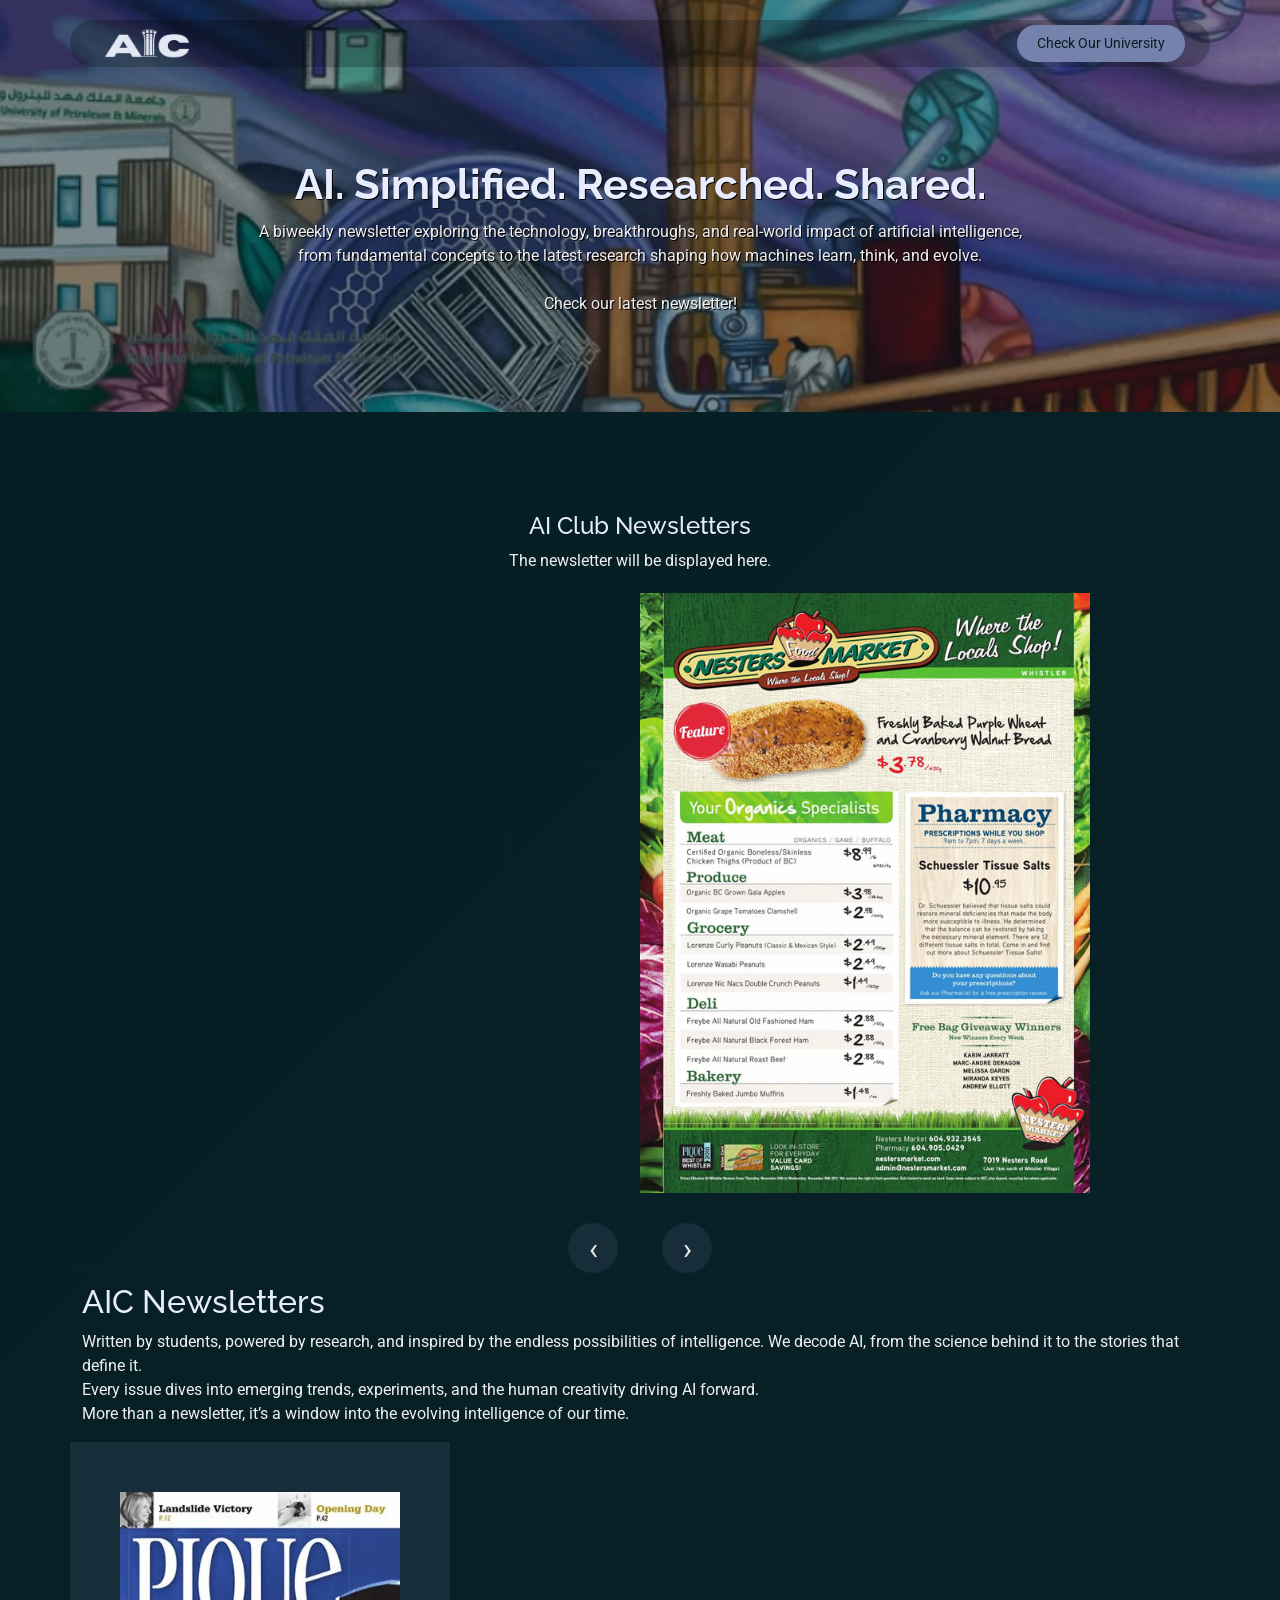
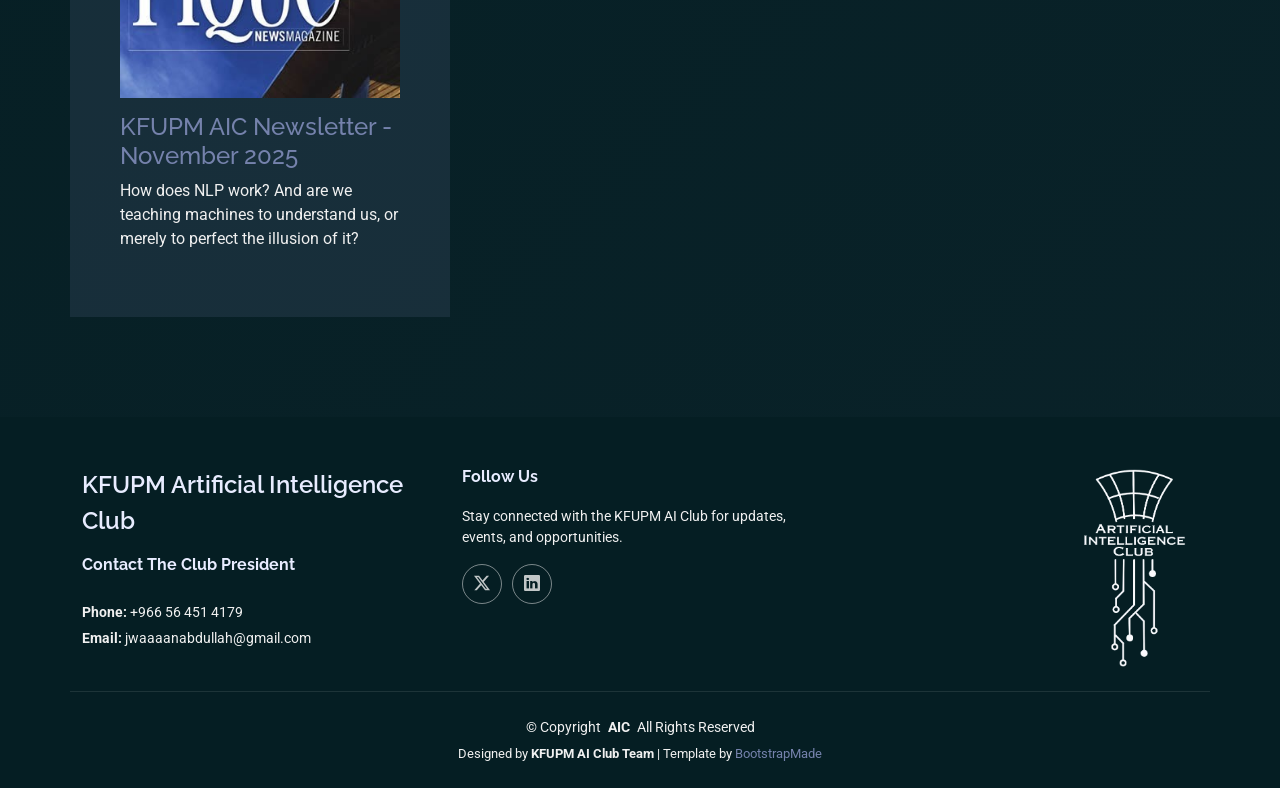
==== Newsletter.html @ e62eecf9 "Update Newsletter.html" ====
<!DOCTYPE html>
<html lang="en">

<head>
  <meta charset="utf-8">
  <meta content="width=device-width, initial-scale=1.0" name="viewport">
  <title>AIC</title>
  <meta name="description" content="">
  <meta name="keywords" content="">


  <link href="https://fonts.googleapis.com" rel="preconnect">
  <link href="https://fonts.gstatic.com" rel="preconnect" crossorigin>
  <link href="https://fonts.googleapis.com/css2?family=Roboto:ital,wght@0,100;0,300;0,400;0,500;0,700;0,900;1,100;1,300;1,400;1,500;1,700;1,900&family=Poppins:ital,wght@0,100;0,200;0,300;0,400;0,500;0,600;0,700;0,800;0,900;1,100;1,200;1,300;1,400;1,500;1,600;1,700;1,800;1,900&family=Raleway:ital,wght@0,100;0,200;0,300;0,400;0,500;0,600;0,700;0,800;0,900;1,100;1,200;1,300;1,400;1,500;1,600;1,700;1,800;1,900&display=swap" rel="stylesheet">

  <!-- Vendor CSS Files -->
  <link href="assets/vendor/bootstrap/css/bootstrap.min.css" rel="stylesheet">
  <link href="assets/vendor/bootstrap-icons/bootstrap-icons.css" rel="stylesheet">
  <!--<link href="assets/vendor/aos/aos.css" rel="stylesheet">-->
  <link href="assets/vendor/swiper/swiper-bundle.min.css" rel="stylesheet">
  <link href="assets/vendor/glightbox/css/glightbox.min.css" rel="stylesheet">

  <!-- Main CSS File -->
  <link href="assets/css/main.css" rel="stylesheet">

  <!-- =======================================================
  * Template Name: Tour
  * Template URL: https://bootstrapmade.com/tour-bootstrap-travel-website-template/
  * Updated: Jul 01 2025 with Bootstrap v5.3.7
  * Author: BootstrapMade.com
  * License: https://bootstrapmade.com/license/
  ======================================================== -->
</head>

<body class="index-page">

  <header id="header" class="header d-flex align-items-center fixed-top">
    <div class="header-container container-fluid container-xl position-relative d-flex align-items-center justify-content-between">

      <a href="index.html" class="logo d-flex align-items-center me-auto me-xl-0">
        <!-- Uncomment the line below if you also wish to use an image logo -->
        <!-- <img src="assets/img/logo.webp" alt=""> -->
        <img src="assets/img/aic.png" alt="icon" class="img-fluid" style="height: 40px; margin-right: 10px;">
      </a>

      <a class="btn-getstarted" href="https://www.kfupm.edu.sa/">Check Our University</a>

    </div>
  </header>

  <main class="main">
    <!-- Page Title -->
    <div class="page-title dark-background" data-aos="fade" style="background-image: url(assets/img/kfupm21.png);">
      <div class="container position-relative">
        <h1 style="text-shadow: 1px 1px black !important;" >AI. Simplified. Researched. Shared.</h1>
        <p style="text-shadow: 1px 1px black!important;">A biweekly newsletter exploring the technology, breakthroughs, and real-world impact of artificial intelligence, <br>
          from fundamental concepts to the latest research shaping how machines learn, think, and evolve.<br><br> Check our latest newsletter!</p>
      </div>
    </div><!-- End Page Title -->

    <!-- Error 404 Section -->
    <section id="error-404" class="error-404 section">
      <style type="text/css">
        body{
          background:#ccc;
        }
      #magazine {
          width: 900px;
          height: 600px;
          margin: 20px auto;
          display:  block !important;
        }
      
        #magazine > div,
        #magazine .turn-page {
          width: 450px;               /* half width for double mode */
          height: 600px;
          background-repeat: no-repeat;
          background-position: center;
          background-size: cover;     /* fills page, no “three columns” effect */
        }


        
        @media (max-width: 900px) {
          #magazine{
            width: 400px;
            height: 250px;
          }
          
        }

        .buttons button{
          background-color: #7582ac25;
          border: none;
          font-size: 30px;
          margin: 10px 20px;
          height: 50px;
          width: 50px;
          border-radius: 50%;
          cursor: pointer;
          color: #ebebeb;
          transition: background-color 0.3s, color 0.3s;
        }
              

      </style>
      

      <div class="magazine_wrapper" style="text-align: center;">
        <h4>
          AI Club Newsletters
        </h4>
        <p>The newsletter will be displayed here.</p>
        <div id="magazine">
          <div style="background-image:url('assets/img/01.jpg');"></div>
          <div style="background-image:url('assets/img/02.jpg');"></div>
          <div style="background-image:url('assets/img/03.jpg');"></div>
          <div style="background-image:url('assets/img/04.jpg');"></div>
          <div style="background-image:url('assets/img/05.jpg');"></div>
          <div style="background-image:url('assets/img/06.jpg');"></div>
        </div>
        <div class="buttons" style="margin-top: 10px;">
          <button onclick="$('#magazine').turn('previous');" class="previous_round">&#8249;</button>
          <button onclick="$('#magazine').turn('next');" class="previous_round">&#8250;</button>
        </div>
      </div>
        <div class="container" >

          <div class="section-header">
            <h2>AIC Newsletters</h2>
            <p>Written by students, powered by research, and inspired by the endless possibilities of intelligence. We decode AI, from the science behind it to the stories that define it.<br>Every issue dives into emerging trends, experiments, and the human creativity driving AI forward.<br>More than a newsletter, it’s a window into the evolving intelligence of our time.</p>
          </div>
          <div class="row gy-4 newsletters-container" data-aos="fade-up" data-aos-delay="100">

            <div class="col-lg-4 col-md-6 newsletter-item d-flex align-items-stretch" style="background-color: #7582ac25; padding: 50px; ">
              <div class="newsletter-content">
                <img src="assets/img/newsletters/01.jpg" class="img-fluid" alt="Newsletter Cover" style="margin-bottom: 15px;">
                <h4 class="newsletter-title"><a href="" target="_blank">KFUPM AIC Newsletter - November 2025</a></h4>
                <p class="newsletter-description">How does NLP work? And are we teaching machines to understand us, or merely to perfect the illusion of it?</p>
              </div>
            </div>
            <!--
            <div class="col-lg-4 col-md-6 newsletter-item d-flex align-items-stretch">
              <div class="newsletter-content">
                <img src="assets/img/newsletters/01.jpg" class="img-fluid" alt="Newsletter Cover" style="margin-bottom: 15px;">

                <h4 class="newsletter-title"><a href="assets/img/newsletters/Newsletter1.pdf" target="_blank">KFUPM AI Club Newsletter - January 2024</a></h4>
                <p class="newsletter-description">How does NLP work? And are we teaching machines to understand us, or merely to perfect the illusion of it?</p>

              </div>
            </div> -->
          </div>
        </div>
      
    </section>
  </main>



  <footer id="footer" class="footer position-relative dark-background">


    <div class="container footer-top">
      <div class="row gy-4">
        <div class="col-lg-4 col-md-6 footer-about">
          <a href="index.html" class="d-flex align-items-center">
            <span class="sitename">KFUPM Artificial Intelligence Club</span>
          </a>
          <div class="footer-contact pt-3">
            <h4>Contact The Club President</h4>
            <p class="mt-3"><strong>Phone:</strong> <span>+966 56 451 4179</span></p>
            <p><strong>Email:</strong> <span>jwaaaanabdullah@gmail.com</span></p>
          </div>
        </div>

        <div class="col-lg-4 col-md-12">
          <h4>Follow Us</h4>
          <p>Stay connected with the KFUPM AI Club for updates, events, and opportunities.</p>
          <div class="social-links d-flex">
            <a href="https://x.com/KFUPMAIC"><i class="bi bi-twitter-x"></i></a>
            <a href="https://www.linkedin.com/company/kfupm-artificial-intelligence-club-aic/"><i class="bi bi-linkedin"></i></a>
          </div>
        </div>
        <div class="col-lg-4 col-md-12" id="aic-logo">
          <img src="assets/img/icon.png" class="img-fluid" alt="icon" style="height: 200px; float: right; ">
        </div>

      </div>
    </div>

    <div class="container copyright text-center mt-4">
      <p>© <span>Copyright</span> <strong class="px-1 sitename">AIC</strong> <span>All Rights Reserved</span></p>
      <div class="credits">
        <!-- All the links in the footer should remain intact. -->
        <!-- You can delete the links only if you've purchased the pro version. -->
        <!-- Licensing information: https://bootstrapmade.com/license/ -->
        <!-- Purchase the pro version with working PHP/AJAX contact form: [buy-url] -->
        <p>
          Designed by <strong>KFUPM AI Club Team</strong> | Template by 
          <a href="https://bootstrapmade.com/" target="_blank" rel="noopener noreferrer">BootstrapMade</a>
        </p>
      </div>
    </div>

  </footer>

  <!-- Scroll Top -->
  <a href="#" id="scroll-top" class="scroll-top d-flex align-items-center justify-content-center"><i class="bi bi-arrow-up-short"></i></a>

  <!-- Preloader -->
  <div id="preloader"></div>

  <!-- Vendor JS Files -->
  <script src="assets/vendor/bootstrap/js/bootstrap.bundle.min.js"></script>
  <script src="assets/vendor/aos/aos.js"></script>
  <script src="assets/vendor/purecounter/purecounter_vanilla.js"></script>
  <script src="assets/vendor/swiper/swiper-bundle.min.js"></script>
  <script src="assets/vendor/isotope-layout/isotope.pkgd.min.js"></script>
  <script src="assets/vendor/imagesloaded/imagesloaded.pkgd.min.js"></script>
  <script src="assets/vendor/glightbox/js/glightbox.min.js"></script>

  <!-- Main JS File -->
  <script src="assets/js/main.js"></script>

</body>
    <script src="https://code.jquery.com/jquery-3.6.0.min.js"></script>
    <script src="assets/js/turn.min.js"></script>
  
      <script type="text/javascript">
        console.log("jQuery loaded?", typeof $ !== 'undefined');

      $(window).on('load', function() {
        if ($.isFunction($.fn.turn)) {
          $('#magazine').turn({
            display: 'double',
            acceleration: true,
            gradients: !$.isTouch,
            autoCenter: true,
            elevation: 50,
            when: {
              turned: function(e, page) {
                console.log('Current view: ', $(this).turn('view'));
              }
            }
          });
          console.log("✅ Turn.js initialized!");
        } else {
          console.log("❌ Turn.js not loaded.");
        }
      });
        
        
        $(window).bind('keydown', function(e){
          
          if (e.keyCode==37)
            $('#magazine').turn('previous');
          else if (e.keyCode==39)
            $('#magazine').turn('next');
            
        });

      </script>


</html>
---- assets/css/main.css ----
/**
* Template Name: Tour
* Template URL: https://bootstrapmade.com/tour-bootstrap-travel-website-template/
* Updated: Jul 01 2025 with Bootstrap v5.3.7
* Author: BootstrapMade.com
* License: https://bootstrapmade.com/license/
*/

@charset "UTF-8";

/*--------------------------------------------------------------
# Font & Color Variables
# Help: https://bootstrapmade.com/color-system/
--------------------------------------------------------------*/
/* Fonts */
:root {
  --default-font: "Roboto",  system-ui, -apple-system, "Segoe UI", Roboto, "Helvetica Neue", Arial, "Noto Sans", "Liberation Sans", sans-serif, "Apple Color Emoji", "Segoe UI Emoji", "Segoe UI Symbol", "Noto Color Emoji";
  --heading-font: "Raleway",  sans-serif;
  --nav-font: "Poppins",  sans-serif;
}

/* Global Colors - The following color variables are used throughout the website. Updating them here will change the color scheme of the entire website */
:root { 
  --background-color: #051e23; /* Background color for the entire website, including individual sections */
  --default-color: #f0f0f0; /* Default color used for the majority of the text content across the entire website */
  --heading-color: #e8ecff; /* Color for headings, subheadings and title throughout the website */
  --accent-color: #7582ac; /* Accent color that represents your brand on the website. It's used for buttons, links, and other elements that need to stand out */
  --surface-color: #051e23; /* The surface color is used as a background of boxed elements within sections, such as cards, icon boxes, or other elements that require a visual separation from the global background. */
  --contrast-color: #051e23; /* Contrast color for text, ensuring readability against backgrounds of accent, heading, or default colors. */
}

.light-background {
  --background-color: #051e23; /* Background color for the entire website, including individual sections */
  --default-color: #f0f0f0; /* Default color used for the majority of the text content across the entire website */
  --heading-color: #e8ecff; /* Color for headings, subheadings and title throughout the website */
  --accent-color: #7582ac; /* Accent color that represents your brand on the website. It's used for buttons, links, and other elements that need to stand out */
  --surface-color: #051e23; /* The surface color is used as a background of boxed elements within sections, such as cards, icon boxes, or other elements that require a visual separation from the global background. */
  --contrast-color: #051e23;  /* Contrast color for text, ensuring readability against backgrounds of accent, heading, or default colors. */

}

.dark-background {
  --background-color: #051e23; /* Background color for the entire website, including individual sections */
  --default-color: #f0f0f0; /* Default color used for the majority of the text content across the entire website */
  --heading-color: #e8ecff; /* Color for headings, subheadings and title throughout the website */
  --accent-color: #7582ac; /* Accent color that represents your brand on the website. It's used for buttons, links, and other elements that need to stand out */
  --surface-color: #051e23; /* The surface color is used as a background of boxed elements within sections, such as cards, icon boxes, or other elements that require a visual separation from the global background. */
  --contrast-color: #051e23; /* Contrast color for text, ensuring readability against backgrounds of accent, heading, or default colors. */

}

/* Smooth scroll */
:root {
  scroll-behavior: smooth;
}

/*--------------------------------------------------------------
# General Styling & Shared Classes
--------------------------------------------------------------*/
body {
  color: var(--default-color);
  background-color: var(--background-color);
  font-family: var(--default-font);
}

a {
  color: var(--accent-color);
  text-decoration: none;
  transition: 0.3s;
}

a:hover {
  color: color-mix(in srgb, var(--accent-color), transparent 25%);
  text-decoration: none;
}

h1,
h2,
h3,
h4,
h5,
h6 {
  color: var(--heading-color);
  font-family: var(--heading-font);
}

/*--------------------------------------------------------------
# Global Header
--------------------------------------------------------------*/
.header {
  --background-color: rgba(0, 0, 0, 0);
  --default-color: #ffffff;
  --heading-color: #ffffff;
  --surface-color: rgba(0, 0, 0, 0.26);
  color: var(--default-color);
  background-color: var(--background-color);
  padding: 20px 0;
  transition: all 0.5s;
  z-index: 997;
}

.header .header-container {
  background: var(--surface-color);
  border-radius: 50px;
  padding: 5px 25px;
  box-shadow: 0px 2px 15px rgba(0, 0, 0, 0.1);
}

.header .logo {
  line-height: 1;
}

.header .logo img {
  max-height: 36px;
  margin-right: 8px;
}

.header .logo h1 {
  font-size: 24px;
  margin: 0;
  font-weight: 600;
  padding-left: 5px;
  text-transform: uppercase;
  color: var(--heading-color);
}

.header .btn-getstarted,
.header .btn-getstarted:focus {
  color: var(--contrast-color);
  background: var(--accent-color);
  border-color: 1px var(--heading-color);
  font-size: 14px;
  padding: 8px 20px;
  margin: 0 0 0 30px;
  border-radius: 50px;
  transition: 0.3s;
  text-align: center;
}

.header .btn-getstarted:hover,
.header .btn-getstarted:focus:hover {
  color: var(--contrast-color);
  background: color-mix(in srgb, var(--accent-color), transparent 15%);
}

@media (max-width: 1200px) {
  .header {
    padding-top: 10px;
  }

  .header .header-container {
    margin-left: 10px;
    margin-right: 10px;
    padding: 10px 5px 10px 15px;
  }

  .header .logo {
    order: 1;
  }

  .header .btn-getstarted {
    order: 2;
    margin: 0 10px 0 0;
    padding: 6px 15px;
    text-align: center;

  }

  .header .navmenu {
    order: 3;
  }
}

/* Global Header on Scroll
------------------------------*/
.scrolled .header {
  --surface-color: rgba(0, 0, 0, 0.7);
}



/*--------------------------------------------------------------
# Global Footer
--------------------------------------------------------------*/
.footer {
  color: var(--default-color);
  background-color: var(--background-color);
  font-size: 14px;
  position: relative;
}

.footer .footer-newsletter {
  background-color: color-mix(in srgb, var(--default-color), transparent 97%);
  padding: 50px 0;
}

.footer .footer-newsletter h4 {
  font-size: 24px;
}

.footer .footer-newsletter .newsletter-form {
  margin-top: 30px;
  margin-bottom: 15px;
  padding: 6px 8px;
  position: relative;
  border-radius: 4px;
  background-color: var(--surface-color);
  border: 1px solid color-mix(in srgb, var(--default-color), transparent 90%);
  box-shadow: 0px 2px 25px rgba(0, 0, 0, 0.1);
  display: flex;
  transition: 0.3s;
  border-radius: 50px;
}

.footer .footer-newsletter .newsletter-form:focus-within {
  border-color: var(--accent-color);
}

.footer .footer-newsletter .newsletter-form input[type=email] {
  border: 0;
  padding: 4px;
  width: 100%;
  background-color: var(--surface-color);
  color: var(--default-color);
}

.footer .footer-newsletter .newsletter-form input[type=email]:focus-visible {
  outline: none;
}

.footer .footer-newsletter .newsletter-form input[type=submit] {
  border: 0;
  font-size: 16px;
  padding: 0 20px;
  margin: -7px -8px -7px 0;
  background: var(--accent-color);
  color: var(--contrast-color);
  transition: 0.3s;
  border-radius: 50px;
}

.footer .footer-newsletter .newsletter-form input[type=submit]:hover {
  background: color-mix(in srgb, var(--accent-color), transparent 20%);
}

.footer .footer-top {
  padding-top: 50px;
}

.footer .social-links a {
  display: flex;
  align-items: center;
  justify-content: center;
  width: 40px;
  height: 40px;
  border-radius: 50%;
  border: 1px solid color-mix(in srgb, var(--default-color), transparent 50%);
  font-size: 16px;
  color: color-mix(in srgb, var(--default-color), transparent 20%);
  margin-right: 10px;
  transition: 0.3s;
}

.footer .social-links a:hover {
  color: var(--accent-color);
  border-color: var(--accent-color);
}

.footer h4 {
  font-size: 16px;
  font-weight: bold;
  position: relative;
  padding-bottom: 12px;
}

.footer .footer-links {
  margin-bottom: 30px;
}

.footer .footer-links ul {
  list-style: none;
  padding: 0;
  margin: 0;
}

.footer .footer-links ul i {
  margin-right: 3px;
  font-size: 12px;
  line-height: 0;
  color: var(--accent-color);
}

.footer .footer-links ul li {
  padding: 10px 0;
  display: flex;
  align-items: center;
}

.footer .footer-links ul li:first-child {
  padding-top: 0;
}

.footer .footer-links ul a {
  display: inline-block;
  color: color-mix(in srgb, var(--default-color), transparent 20%);
  line-height: 1;
}

.footer .footer-links ul a:hover {
  color: var(--accent-color);
}

.footer .footer-about a {
  color: var(--heading-color);
  font-size: 24px;
  font-weight: 600;
  font-family: var(--heading-font);
}

.footer .footer-contact p {
  margin-bottom: 5px;
}

.footer .copyright {
  padding: 25px 0;
  border-top: 1px solid color-mix(in srgb, var(--default-color), transparent 90%);
}

.footer .copyright p {
  margin-bottom: 0;
}

.footer .credits {
  margin-top: 6px;
  font-size: 13px;
}

/*--------------------------------------------------------------
# Preloader
--------------------------------------------------------------*/
#preloader {
  position: fixed;
  inset: 0;
  z-index: 9999;
  overflow: hidden;
  background-color: var(--background-color);
  transition: all 0.6s ease-out;
}

#preloader:before {
  content: "";
  position: fixed;
  top: calc(50% - 30px);
  left: calc(50% - 30px);
  border: 6px solid var(--accent-color);
  border-top-color: color-mix(in srgb, var(--accent-color), transparent 90%);
  border-radius: 50%;
  width: 60px;
  height: 60px;
  animation: animate-preloader 1s linear infinite;
}

@keyframes animate-preloader {
  0% {
    transform: rotate(0deg);
  }

  100% {
    transform: rotate(360deg);
  }
}

/*--------------------------------------------------------------
# Scroll Top Button
--------------------------------------------------------------*/
.scroll-top {
  position: fixed;
  visibility: hidden;
  opacity: 0;
  right: 15px;
  bottom: -15px;
  z-index: 99999;
  background-color: var(--accent-color);
  width: 44px;
  height: 44px;
  border-radius: 50px;
  transition: all 0.4s;
}

.scroll-top i {
  font-size: 24px;
  color: var(--contrast-color);
  line-height: 0;
}

.scroll-top:hover {
  background-color: color-mix(in srgb, var(--accent-color), transparent 20%);
  color: var(--contrast-color);
}

.scroll-top.active {
  visibility: visible;
  opacity: 1;
  bottom: 15px;
}

/*--------------------------------------------------------------
# Disable aos animation delay on mobile devices
--------------------------------------------------------------*/
@media screen and (max-width: 768px) {
  [data-aos-delay] {
    transition-delay: 0 !important;
  }
}

/*--------------------------------------------------------------
# Global Page Titles & Breadcrumbs
--------------------------------------------------------------*/
.page-title {
  color: var(--default-color);
  background-color: var(--background-color);
  background-size: cover;
  background-position: center;
  background-repeat: no-repeat;
  padding: 160px 0 80px 0;
  text-align: center;
  position: relative;
}

.page-title:before {
  content: "";
  background-color: color-mix(in srgb, var(--background-color), transparent 50%);
  position: absolute;
  inset: 0;
}

.page-title h1 {
  font-size: 42px;
  font-weight: 700;
  margin-bottom: 10px;
}

.page-title .breadcrumbs ol {
  display: flex;
  flex-wrap: wrap;
  list-style: none;
  justify-content: center;
  padding: 0;
  margin: 0;
  font-size: 16px;
  font-weight: 400;
}

.page-title .breadcrumbs ol li+li {
  padding-left: 10px;
}

.page-title .breadcrumbs ol li+li::before {
  content: "/";
  display: inline-block;
  padding-right: 10px;
  color: color-mix(in srgb, var(--default-color), transparent 50%);
}

/*--------------------------------------------------------------
# Global Sections
--------------------------------------------------------------*/
section,
.section {
  color: var(--default-color);
  background-color: var(--background-color);
  padding: 60px 0;
  scroll-margin-top: 90px;
  overflow: clip;
}

@media (max-width: 1199px) {

  section,
  .section {
    scroll-margin-top: 66px;
  }
}

/*--------------------------------------------------------------
# Global Section Titles
--------------------------------------------------------------*/
.section-title {
  text-align: center;
  padding-bottom: 60px;
  position: relative;
}

.section-title h2 {
  font-size: 13px;
  letter-spacing: 1px;
  font-weight: 700;
  padding: 8px 20px;
  margin: 0;
  background: color-mix(in srgb, var(--accent-color), transparent 90%);
  color: var(--accent-color);
  display: inline-block;
  text-transform: uppercase;
  border-radius: 50px;
  font-family: var(--default-font);
}

.section-title div {
  color: var(--heading-color);
  margin: 10px 0 0 0;
  font-size: 32px;
  font-weight: 700;
  font-family: var(--heading-font);
}

.section-title div .description-title {
  color: var(--accent-color);
}

/*--------------------------------------------------------------
# Travel Hero Section
--------------------------------------------------------------*/
.align-items-center {
  justify-content: center ;
}
.travel-hero {
  position: relative;
  overflow: hidden;
  min-height: 100vh;
  display: flex;
  align-items: center;
  padding: 120px 0 60px 0;
  height: 100%;
}

.travel-hero .hero-background {
  position: absolute;
  top: 0;
  left: 0;
  width: 100%;
  height: 100%;
  z-index: 0;
}

.travel-hero .hero-background .img-hero-bg {
  width: 100%;
  height: 100%;
  object-fit: cover;
  filter: brightness(50%);
}

.travel-hero .hero-overlay {
  position: absolute;
  top: 0;
  left: 0;
  width: 100%;
  height: 100%;
  background: linear-gradient(135deg, color-mix(in srgb, var(--background-color), transparent 60%) 0%, color-mix(in srgb, var(--background-color), transparent 80%) 50%, color-mix(in srgb, var(--background-color), transparent 90%) 100%);
  z-index: 1;
}

.travel-hero .hero-text .hero-title {
  font-size: 3.5rem;
  font-weight: 700;
  margin-bottom: 1.5rem;
  line-height: 1.2;
  text-align: center;
  text-shadow: 2px 2px var(--background-color);
}

.travel-hero .hero-text .hero-subtitle {
  font-size: 1.2rem;
  margin-bottom: 2rem;
  opacity: 0.9;
  line-height: 1.6;
  text-align: center;

}
.travel-hero .hero-text .hero-buttons{
  display: flex;
  justify-content: center;
  gap: 15px;
}
.travel-hero .hero-text .hero-buttons .btn {
  padding: 12px 30px;
  font-weight: 600;
  text-transform: uppercase;
  letter-spacing: 0.5px;
  border-radius: 50px;
  transition: all 0.3s ease;
}

.travel-hero .hero-text .hero-buttons .btn.btn-primary {
  background-color: var(--accent-color);
  border-color: var(--heading-color);
  color: var(--contrast-color);
}

.travel-hero .hero-text .hero-buttons .btn.btn-primary:hover {
  background-color: color-mix(in srgb, var(--accent-color), transparent 20%);
  border-color: color-mix(in srgb, var(--accent-color), transparent 20%);
  transform: translateY(-2px);
}

.travel-hero .hero-text .hero-buttons .btn.btn-outline {
  background-color: color-mix(in srgb, var(--heading-color), transparent 20%);
  border: 2px solid var(--heading-color);
  color: var(--contrast-color);
}

.travel-hero .hero-text .hero-buttons .btn.btn-outline:hover {
  background-color: var(--accent-color);
  color: var(--contrast-color);
  transform: translateY(-2px);
  border-color: var(--accent-color);
}

.travel-hero .booking-form-wrapper .booking-form {
  background-color: var(--surface-color);
  border-radius: 15px;
  padding: 2rem;
  box-shadow: 0 10px 30px color-mix(in srgb, var(--default-color), transparent 85%);
  backdrop-filter: blur(10px);
}

.travel-hero .booking-form-wrapper .booking-form .form-title {
  color: var(--heading-color);
  font-size: 1.5rem;
  font-weight: 600;
  margin-bottom: 1.5rem;
  text-align: center;
}

.travel-hero .booking-form-wrapper .booking-form label {
  color: var(--heading-color);
  font-weight: 500;
  margin-bottom: 0.5rem;
  font-size: 0.9rem;
}

.travel-hero .booking-form-wrapper .booking-form .form-control,
.travel-hero .booking-form-wrapper .booking-form .form-select {
  border: 2px solid color-mix(in srgb, var(--default-color), transparent 80%);
  border-radius: 8px;
  padding: 12px 15px;
  font-size: 14px;
  color: var(--default-color);
  background-color: var(--surface-color);
  transition: all 0.3s ease;
}

.travel-hero .booking-form-wrapper .booking-form .form-control:focus,
.travel-hero .booking-form-wrapper .booking-form .form-select:focus {
  border-color: var(--accent-color);
  box-shadow: 0 0 0 0.2rem color-mix(in srgb, var(--accent-color), transparent 75%);
  outline: none;
}

.travel-hero .booking-form-wrapper .booking-form .form-control::placeholder,
.travel-hero .booking-form-wrapper .booking-form .form-select::placeholder {
  color: color-mix(in srgb, var(--default-color), transparent 50%);
}

.travel-hero .booking-form-wrapper .booking-form .btn-primary {
  background-color: var(--accent-color);
  border-color: var(--accent-color);
  color: var(--contrast-color);
  padding: 12px 20px;
  font-weight: 600;
  border-radius: 8px;
  transition: all 0.3s ease;
}

.travel-hero .booking-form-wrapper .booking-form .btn-primary:hover {
  background-color: color-mix(in srgb, var(--accent-color), transparent 20%);
  border-color: color-mix(in srgb, var(--accent-color), transparent 20%);
  transform: translateY(-1px);
}

@media (max-width: 992px) {
  .travel-hero .hero-text {
    text-align: center;
    margin-bottom: 3rem;
  }

  .travel-hero .hero-text .hero-title {
    font-size: 2.5rem;
  }

  .travel-hero .hero-text .hero-subtitle {
    font-size: 1.1rem;
  }

  .travel-hero .booking-form {
    margin-top: 2rem;
  }
}

@media (max-width: 768px) {
  .travel-hero .hero-text .hero-title {
    font-size: 2rem;
  }

  .travel-hero .hero-text .hero-subtitle {
    font-size: 1rem;
  }

  .travel-hero .hero-text .hero-buttons .btn {
    display: block;
    width: 100%;
  }

  .travel-hero .hero-text .hero-buttons .btn:last-child {
    margin-bottom: 0;
  }

  .travel-hero .booking-form-wrapper .booking-form {
    padding: 1.5rem;
  }
}

/*--------------------------------------------------------------
# Why Us Section
--------------------------------------------------------------*/
.why-us .container .col-lg-6-l{
  width:20% ;
  }
.why-us .container .col-lg-6{
  width:80% ;
  }
.why-us .content h3 {
  font-size: 2.2rem;
  font-weight: 700;
  margin-bottom: 1.5rem;
  line-height: 1.3;
}

.why-us .content p {
  font-size: 1.1rem;
  line-height: 1.8;
  margin-bottom: 1.5rem;
  color: color-mix(in srgb, var(--default-color), transparent 20%);
}

.why-us .stats-row {
  display: flex;
  gap: 2rem;
  margin-top: 2rem;
}

@media (max-width: 576px) {
  .why-us .stats-row {
    flex-direction: column;
    gap: 1rem;
  }
  .why-us .container .align-items-center {
    flex-direction: column !important;
  }
  .why-us .container .col-lg-6-l{
  width:40% ;
  }
}

.why-us .stat-item span {
  font-size: 2.5rem;
  font-weight: 700;
  color: var(--accent-color);
  font-family: var(--heading-font);
}

.why-us .stat-item .stat-label {
  font-size: 0.9rem;
  color: color-mix(in srgb, var(--default-color), transparent 30%);
  margin-top: 0.25rem;
}

.why-us .about-image {
  position: relative;
}

.why-us .about-image .experience-badge {
  position: absolute;
  bottom: 20px;
  left: 20px;
  background: var(--accent-color);
  color: var(--contrast-color);
  padding: 1.5rem;
  border-radius: 15px;
  text-align: center;
  box-shadow: 0 10px 30px rgba(0, 0, 0, 0.1);
}

.why-us .about-image .experience-badge .experience-number {
  font-size: 1.8rem;
  font-weight: 700;
  line-height: 1;
}

.why-us .about-image .experience-badge .experience-text {
  font-size: 0.9rem;
  margin-top: 0.5rem;
  opacity: 0.9;
}

@media (max-width: 768px) {
  .why-us .about-image {
    margin-top: 3rem;
  }

  .why-us .about-image .experience-badge {
    bottom: 15px;
    left: 15px;
    padding: 1rem;
  }

  .why-us .about-image .experience-badge .experience-number {
    font-size: 1.5rem;
  }

  .why-us .about-image .experience-badge .experience-text {
    font-size: 0.8rem;
  }
}

.why-us .why-choose-section {
  margin-top: 5rem;
}

.why-us .why-choose-section h3 {
  font-size: 2.2rem;
  font-weight: 700;
  margin-bottom: 1rem;
  line-height: 1.3;
}

.why-us .why-choose-section>.row>.col-lg-8>p {
  font-size: 1.1rem;
  line-height: 1.8;
  color: color-mix(in srgb, var(--default-color), transparent 20%);
}

@media (max-width: 768px) {
  .why-us .why-choose-section {
    margin-top: 3rem;
  }

  .why-us .why-choose-section h3 {
    font-size: 1.8rem;
  }
}

.why-us .feature-card {
  background: var(--surface-color);
  padding: 2.5rem 1.5rem;
  border-radius: 15px;
  text-align: center;
  height: 100%;
  transition: all 0.3s ease;
  border: 1px solid color-mix(in srgb, var(--default-color), transparent 90%);
}

.why-us .feature-card:hover {
  transform: translateY(-10px);
  box-shadow: 0 20px 40px rgba(0, 0, 0, 0.1);
}

.why-us .feature-card:hover .feature-icon {
  background: var(--accent-color);
  color: var(--contrast-color);
}

.why-us .feature-icon {
  width: 80px;
  height: 80px;
  background: color-mix(in srgb, var(--accent-color), transparent 85%);
  color: var(--accent-color);
  border-radius: 50%;
  display: flex;
  align-items: center;
  justify-content: center;
  margin: 0 auto 1.5rem;
  font-size: 2rem;
  transition: all 0.3s ease;
}

.why-us .feature-card h4 {
  font-size: 1.3rem;
  font-weight: 600;
  margin-bottom: 1rem;
}

.why-us .feature-card p {
  font-size: 1rem;
  line-height: 1.6;
  color: color-mix(in srgb, var(--default-color), transparent 25%);
  margin-bottom: 0;
}

@media (max-width: 768px) {
  .why-us .feature-card {
    padding: 2rem 1rem;
  }

  .why-us .feature-icon {
    width: 60px;
    height: 60px;
    font-size: 1.5rem;
    margin-bottom: 1rem;
  }

  .why-us .feature-card h4 {
    font-size: 1.2rem;
  }
  .why-us .container .social-icons{
  margin: auto ;
  width: 90% !important;
}
}

.why-us .container .align-items-center{
  align-items: center ;
  justify-content: space-between;
}

.why-us .container .social-icons{
  border-radius: 50px;
  background-color: #7582ac3d;
  margin-top: 20px ;
  width: 40%;
  margin: auto;
  display: flex;
  justify-content: space-between;
  align-items: center; 
}
.fa {
  padding: 20px;
  margin: 20px;
  font-size: 40px;
  min-width: 20px;
  text-align: center;
  text-decoration: none;
  border-radius: 50%;
  background-color: rgba(var(--heading-color),40%) ;
  border-color: 5px var(--background-color);
}
/*--------------------------------------------------------------
# Featured Destinations Section
--------------------------------------------------------------*/
.featured-destinations .featured-destination {
  height: 600px;
  border-radius: 20px;
  overflow: hidden;
  position: relative;
  box-shadow: 0 10px 40px rgba(0, 0, 0, 0.1);
  transition: all 0.4s ease;
}

.featured-destinations .featured-destination:hover {
  transform: translateY(-8px);
  box-shadow: 0 20px 60px rgba(0, 0, 0, 0.15);
}

.featured-destinations .featured-destination .destination-overlay {
  position: relative;
  height: 100%;
  width: 100%;
}

.featured-destinations .featured-destination .destination-overlay img {
  width: 100%;
  height: 100%;
  object-fit: cover;
  transition: transform 0.4s ease;
}

.featured-destinations .featured-destination .destination-overlay:hover img {
  transform: scale(1.08);
}

.featured-destinations .featured-destination .destination-overlay::before {
  content: "";
  position: absolute;
  top: 0;
  left: 0;
  right: 0;
  bottom: 0;
  background: linear-gradient(to bottom, rgba(0, 0, 0, 0.1) 0%, rgba(0, 0, 0, 0.3) 50%, rgba(0, 0, 0, 0.7) 100%);
  z-index: 1;
}

.featured-destinations .featured-destination .destination-info {
  position: absolute;
  bottom: 0;
  left: 0;
  right: 0;
  padding: 40px;
  z-index: 2;
  color: white;
}

.featured-destinations .featured-destination .destination-info .destination-tag {
  display: inline-block;
  background: var(--accent-color);
  color: var(--contrast-color);
  padding: 8px 16px;
  border-radius: 25px;
  font-size: 12px;
  font-weight: 700;
  text-transform: uppercase;
  letter-spacing: 1px;
  margin-bottom: 15px;
}

.featured-destinations .featured-destination .destination-info h3 {
  font-size: 32px;
  font-weight: 800;
  color: white;
  margin-bottom: 8px;
  line-height: 1.2;
}

.featured-destinations .featured-destination .destination-info .location {
  font-size: 16px;
  margin-bottom: 15px;
  opacity: 0.9;
  display: flex;
  align-items: center;
  gap: 8px;
}

.featured-destinations .featured-destination .destination-info .location i {
  color: var(--accent-color);
  font-size: 18px;
}

.featured-destinations .featured-destination .destination-info .description {
  font-size: 15px;
  line-height: 1.6;
  margin-bottom: 20px;
  opacity: 0.8;
}

.featured-destinations .featured-destination .destination-info .destination-meta {
  display: flex;
  gap: 25px;
  margin-bottom: 20px;
  font-size: 14px;
}

.featured-destinations .featured-destination .destination-info .destination-meta .tours-count,
.featured-destinations .featured-destination .destination-info .destination-meta .rating {
  display: flex;
  align-items: center;
  gap: 6px;
}

.featured-destinations .featured-destination .destination-info .destination-meta .tours-count i,
.featured-destinations .featured-destination .destination-info .destination-meta .rating i {
  color: var(--accent-color);
}

.featured-destinations .featured-destination .destination-info .price-info {
  margin-bottom: 25px;
}

.featured-destinations .featured-destination .destination-info .price-info .starting-from {
  display: block;
  font-size: 13px;
  opacity: 0.7;
  text-transform: uppercase;
  letter-spacing: 0.5px;
  margin-bottom: 4px;
}

.featured-destinations .featured-destination .destination-info .price-info .amount {
  font-size: 28px;
  font-weight: 800;
  color: var(--accent-color);
}

.featured-destinations .featured-destination .destination-info .explore-btn {
  display: inline-flex;
  align-items: center;
  gap: 10px;
  background: rgba(255, 255, 255, 0.15);
  backdrop-filter: blur(10px);
  border: 2px solid rgba(255, 255, 255, 0.2);
  color: white;
  padding: 15px 30px;
  border-radius: 50px;
  text-decoration: none;
  font-weight: 600;
  font-size: 16px;
  transition: all 0.3s ease;
}

.featured-destinations .featured-destination .destination-info .explore-btn:hover {
  background: var(--accent-color);
  border-color: var(--accent-color);
  color: var(--contrast-color);
  transform: translateX(5px);
}

.featured-destinations .featured-destination .destination-info .explore-btn:hover i {
  transform: translateX(3px);
}

.featured-destinations .featured-destination .destination-info .explore-btn i {
  transition: transform 0.3s ease;
}

.featured-destinations .compact-destination {
  background: var(--surface-color);
  border-radius: 16px;
  overflow: hidden;
  display: flex;
  box-shadow: 0 5px 25px rgba(0, 0, 0, 0.08);
  transition: all 0.3s ease;
  height: 180px;
}

.featured-destinations .compact-destination:hover {
  box-shadow: 0 10px 35px rgba(0, 0, 0, 0.12);
  transform: translateX(8px);
}

.featured-destinations .compact-destination .destination-image {
  flex-shrink: 0;
  width: 140px;
  position: relative;
  overflow: hidden;
}

.featured-destinations .compact-destination .destination-image img {
  width: 100%;
  height: 100%;
  object-fit: cover;
}

.featured-destinations .compact-destination .destination-image .badge-offer {
  position: absolute;
  top: 12px;
  left: 12px;
  background: linear-gradient(135deg, #ff6b6b, #ee5a24);
  color: white;
  padding: 4px 10px;
  border-radius: 15px;
  font-size: 10px;
  font-weight: 700;
  text-transform: uppercase;
  letter-spacing: 0.5px;
}

.featured-destinations .compact-destination .destination-image .badge-offer.limited {
  background: linear-gradient(135deg, #ffd700, #ffb347);
  color: #333;
}

.featured-destinations .compact-destination .destination-details {
  flex: 1;
  padding: 20px;
  display: flex;
  flex-direction: column;
  justify-content: space-between;
}

.featured-destinations .compact-destination .destination-details h4 {
  font-size: 18px;
  font-weight: 700;
  color: var(--heading-color);
  margin-bottom: 6px;
  line-height: 1.3;
}

.featured-destinations .compact-destination .destination-details .location {
  font-size: 13px;
  color: color-mix(in srgb, var(--default-color), transparent 40%);
  margin-bottom: 10px;
  display: flex;
  align-items: center;
  gap: 5px;
}

.featured-destinations .compact-destination .destination-details .location i {
  color: var(--accent-color);
  font-size: 12px;
}

.featured-destinations .compact-destination .destination-details .brief {
  font-size: 13px;
  line-height: 1.4;
  color: color-mix(in srgb, var(--default-color), transparent 20%);
  margin-bottom: 12px;
  display: -webkit-box;
  -webkit-line-clamp: 2;
  -webkit-box-orient: vertical;
  overflow: hidden;
}

.featured-destinations .compact-destination .destination-details .stats-row {
  display: flex;
  align-items: center;
  justify-content: space-between;
  margin-bottom: 10px;
  font-size: 12px;
}

.featured-destinations .compact-destination .destination-details .stats-row .tour-count,
.featured-destinations .compact-destination .destination-details .stats-row .rating {
  display: flex;
  align-items: center;
  gap: 4px;
  color: color-mix(in srgb, var(--default-color), transparent 30%);
}

.featured-destinations .compact-destination .destination-details .stats-row .tour-count i,
.featured-destinations .compact-destination .destination-details .stats-row .rating i {
  color: var(--accent-color);
}

.featured-destinations .compact-destination .destination-details .stats-row .rating i {
  color: #ffc107;
}

.featured-destinations .compact-destination .destination-details .stats-row .price {
  font-weight: 700;
  color: var(--accent-color);
  font-size: 14px;
}

.featured-destinations .compact-destination .destination-details .quick-link {
  color: var(--accent-color);
  text-decoration: none;
  font-size: 13px;
  font-weight: 600;
  display: flex;
  align-items: center;
  gap: 4px;
  transition: all 0.3s ease;
}

.featured-destinations .compact-destination .destination-details .quick-link:hover {
  color: color-mix(in srgb, var(--accent-color), black 15%);
  gap: 8px;
}

.featured-destinations .compact-destination .destination-details .quick-link i {
  font-size: 12px;
  transition: transform 0.3s ease;
}

.featured-destinations .compact-destination:hover .destination-image img {
  transform: scale(1.1);
}

@media (max-width: 992px) {
  .featured-destinations .featured-destination {
    height: 500px;
  }

  .featured-destinations .featured-destination .destination-info {
    padding: 30px;
  }

  .featured-destinations .featured-destination .destination-info h3 {
    font-size: 28px;
  }

  .featured-destinations .featured-destination .destination-info .price-info .amount {
    font-size: 24px;
  }
}

@media (max-width: 768px) {
  .featured-destinations .featured-destination {
    height: 450px;
    margin-bottom: 30px;
  }

  .featured-destinations .featured-destination .destination-info {
    padding: 25px;
  }

  .featured-destinations .featured-destination .destination-info h3 {
    font-size: 24px;
  }

  .featured-destinations .featured-destination .destination-info .destination-meta {
    flex-direction: column;
    gap: 10px;
  }

  .featured-destinations .compact-destination {
    flex-direction: column;
    height: auto;
  }

  .featured-destinations .compact-destination .destination-image {
    width: 100%;
    height: 160px;
  }

  .featured-destinations .compact-destination .destination-details {
    padding: 20px;
  }

  .featured-destinations .compact-destination .destination-details .stats-row {
    flex-wrap: wrap;
    gap: 10px;
  }
}

/*--------------------------------------------------------------
# Featured Tours Section
--------------------------------------------------------------*/
.featured-tours .tour-card {
  background-color: var(--surface-color);
  border-radius: 12px;
  overflow: hidden;
  box-shadow: 0 4px 20px color-mix(in srgb, var(--default-color), transparent 90%);
  transition: all 0.3s ease;
  margin-bottom: 30px;
  height: 100%;
  display: flex;
  flex-direction: column;
}

.featured-tours .tour-card:hover {
  transform: translateY(-8px);
  box-shadow: 0 8px 30px color-mix(in srgb, var(--default-color), transparent 80%);
}

.featured-tours .tour-card .tour-image {
  position: relative;
  overflow: hidden;
  height: 250px;
}

.featured-tours .tour-card .tour-image img {
  width: 100%;
  height: 100%;
  object-fit: cover;
  transition: transform 0.3s ease;
}

.featured-tours .tour-card .tour-image .tour-badge {
  position: absolute;
  top: 15px;
  left: 15px;
  background-color: var(--accent-color);
  color: var(--contrast-color);
  padding: 5px 12px;
  border-radius: 20px;
  font-size: 12px;
  font-weight: 600;
  text-transform: uppercase;
  letter-spacing: 0.5px;
}

.featured-tours .tour-card .tour-image .tour-badge.limited {
  background-color: #ff6b6b;
}

.featured-tours .tour-card .tour-image .tour-badge.new {
  background-color: #4ecdc4;
}

.featured-tours .tour-card .tour-image .tour-badge.cultural {
  background-color: #9b59b6;
}

.featured-tours .tour-card .tour-image .tour-badge.adventure {
  background-color: #e67e22;
}

.featured-tours .tour-card .tour-image .tour-price {
  position: absolute;
  top: 15px;
  right: 15px;
  background-color: color-mix(in srgb, var(--default-color), transparent 20%);
  color: var(--contrast-color);
  padding: 8px 15px;
  border-radius: 6px;
  font-size: 16px;
  font-weight: 700;
  backdrop-filter: blur(10px);
}

.featured-tours .tour-card:hover .tour-image img {
  transform: scale(1.05);
}

.featured-tours .tour-card .tour-content {
  padding: 25px;
  flex-grow: 1;
  display: flex;
  flex-direction: column;
}

.featured-tours .tour-card .tour-content h4 {
  font-size: 22px;
  font-weight: 700;
  margin-bottom: 15px;
  color: var(--heading-color);
  line-height: 1.2;
}

.featured-tours .tour-card .tour-content .tour-meta {
  display: flex;
  gap: 20px;
  margin-bottom: 15px;
}

.featured-tours .tour-card .tour-content .tour-meta span {
  color: color-mix(in srgb, var(--default-color), transparent 30%);
  font-size: 14px;
  display: flex;
  align-items: center;
  gap: 5px;
}

.featured-tours .tour-card .tour-content .tour-meta span i {
  color: var(--accent-color);
}

.featured-tours .tour-card .tour-content p {
  color: color-mix(in srgb, var(--default-color), transparent 20%);
  font-size: 15px;
  line-height: 1.6;
  margin-bottom: 20px;
  flex-grow: 1;
}

.featured-tours .tour-card .tour-content .tour-highlights {
  display: flex;
  flex-wrap: wrap;
  gap: 8px;
  margin-bottom: 25px;
}

.featured-tours .tour-card .tour-content .tour-highlights span {
  background-color: color-mix(in srgb, var(--accent-color), transparent 90%);
  color: var(--accent-color);
  padding: 4px 10px;
  border-radius: 15px;
  font-size: 12px;
  font-weight: 500;
}

.featured-tours .tour-card .tour-content .tour-action {
  display: flex;
  justify-content: space-between;
  align-items: center;
  margin-top: auto;
}

.featured-tours .tour-card .tour-content .tour-action .btn-book {
  background-color: var(--accent-color);
  color: var(--contrast-color);
  padding: 12px 25px;
  border-radius: 6px;
  font-weight: 600;
  text-decoration: none;
  transition: all 0.3s ease;
  font-size: 14px;
}

.featured-tours .tour-card .tour-content .tour-action .btn-book:hover {
  background-color: color-mix(in srgb, var(--accent-color), black 15%);
  transform: translateY(-2px);
  color: var(--contrast-color);
}

.featured-tours .tour-card .tour-content .tour-action .tour-rating {
  display: flex;
  align-items: center;
  gap: 3px;
  font-size: 14px;
}

.featured-tours .tour-card .tour-content .tour-action .tour-rating i {
  color: #ffc107;
  font-size: 12px;
}

.featured-tours .tour-card .tour-content .tour-action .tour-rating span {
  color: color-mix(in srgb, var(--default-color), transparent 30%);
  margin-left: 5px;
  font-size: 13px;
}

.featured-tours .btn-view-all {
  background-color: transparent;
  color: var(--accent-color);
  border: 2px solid var(--accent-color);
  padding: 15px 35px;
  border-radius: 8px;
  font-weight: 600;
  text-decoration: none;
  transition: all 0.3s ease;
  font-size: 16px;
  display: inline-block;
}

.featured-tours .btn-view-all:hover {
  background-color: var(--accent-color);
  color: var(--contrast-color);
  transform: translateY(-2px);
  box-shadow: 0 4px 15px color-mix(in srgb, var(--accent-color), transparent 60%);
}

@media (max-width: 768px) {
  .featured-tours .tour-card .tour-content {
    padding: 20px;
  }

  .featured-tours .tour-card .tour-content h4 {
    font-size: 20px;
  }

  .featured-tours .tour-card .tour-content .tour-action {
    flex-direction: column;
    align-items: stretch;
    gap: 15px;
  }

  .featured-tours .tour-card .tour-content .tour-action .btn-book {
    text-align: center;
  }

  .featured-tours .tour-card .tour-content .tour-action .tour-rating {
    justify-content: center;
  }
}

@media (max-width: 576px) {
  .featured-tours .tour-card .tour-image {
    height: 200px;
  }

  .featured-tours .tour-card .tour-content {
    padding: 15px;
  }

  .featured-tours .tour-card .tour-content .tour-meta {
    flex-direction: column;
    gap: 8px;
  }

  .featured-tours .tour-card .tour-content .tour-highlights {
    justify-content: center;
  }
}

/*--------------------------------------------------------------
# Testimonials Home Section
--------------------------------------------------------------*/
.testimonials-home .testimonials-carousel,
.testimonials-home .testimonials-slider {
  overflow: hidden;
}

.testimonials-home .testimonial-item {
  box-sizing: content-box;
  text-align: center;
  min-height: 320px;
}

.testimonials-home .testimonial-item .testimonial-img {
  width: 90px;
  border-radius: 50%;
  margin: 0 auto;
}

.testimonials-home .testimonial-item h3 {
  font-size: 18px;
  font-weight: bold;
  margin: 10px 0 5px 0;
}

.testimonials-home .testimonial-item h4 {
  font-size: 14px;
  color: color-mix(in srgb, var(--default-color), transparent 20%);
  margin: 0;
}

.testimonials-home .testimonial-item .quote-icon-left,
.testimonials-home .testimonial-item .quote-icon-right {
  color: color-mix(in srgb, var(--accent-color), transparent 40%);
  font-size: 26px;
  line-height: 0;
}

.testimonials-home .testimonial-item .quote-icon-left {
  display: inline-block;
  left: -5px;
  position: relative;
}

.testimonials-home .testimonial-item .quote-icon-right {
  display: inline-block;
  right: -5px;
  position: relative;
  top: 10px;
  transform: scale(-1, -1);
}

.testimonials-home .testimonial-item p {
  font-style: italic;
  margin: 0 15px 15px 15px;
  padding: 20px;
  background: color-mix(in srgb, var(--default-color), transparent 97%);
  position: relative;
  margin-bottom: 35px;
  border-radius: 6px;
}

.testimonials-home .testimonial-item p::after {
  content: "";
  width: 0;
  height: 0;
  border-top: 20px solid color-mix(in srgb, var(--default-color), transparent 97%);
  border-right: 20px solid transparent;
  border-left: 20px solid transparent;
  position: absolute;
  bottom: -20px;
  left: calc(50% - 20px);
}

.testimonials-home .swiper-wrapper {
  height: auto;
}

.testimonials-home .swiper-pagination {
  margin-top: 40px;
  position: relative;
}

.testimonials-home .swiper-pagination .swiper-pagination-bullet {
  width: 12px;
  height: 12px;
  background-color: var(--background-color);
  opacity: 1;
  border: 1px solid var(--accent-color);
}

.testimonials-home .swiper-pagination .swiper-pagination-bullet-active {
  background-color: var(--accent-color);
}

/*--------------------------------------------------------------
# Call To Action Section
--------------------------------------------------------------*/
.call-to-action .hero-content {
  display: grid;
  grid-template-columns: 1fr 1fr;
  gap: 4rem;
  align-items: center;
  margin-bottom: 5rem;
}

@media (max-width: 992px) {
  .call-to-action .hero-content {
    grid-template-columns: 1fr;
    gap: 3rem;
    text-align: center;
  }
}

.call-to-action .content-wrapper .badge-wrapper {
  margin-bottom: 1.5rem;
}

.call-to-action .content-wrapper .badge-wrapper .promo-badge {
  display: inline-block;
  background: linear-gradient(45deg, var(--accent-color), color-mix(in srgb, var(--accent-color), black 20%));
  color: var(--contrast-color);
  padding: 8px 20px;
  border-radius: 25px;
  font-size: 0.9rem;
  font-weight: 600;
  text-transform: uppercase;
  letter-spacing: 0.5px;
  position: relative;
  overflow: hidden;
}

.call-to-action .content-wrapper .badge-wrapper .promo-badge::before {
  content: "";
  position: absolute;
  top: 0;
  left: -100%;
  width: 100%;
  height: 100%;
  background: linear-gradient(90deg, transparent, rgba(255, 255, 255, 0.2), transparent);
  animation: shimmer 2s infinite;
}

.call-to-action .content-wrapper h2 {
  font-size: 3rem;
  font-weight: 800;
  margin-bottom: 1.5rem;
  line-height: 1.2;
}

@media (max-width: 768px) {
  .call-to-action .content-wrapper h2 {
    font-size: 2.2rem;
  }
}

.call-to-action .content-wrapper p {
  font-size: 1.2rem;
  color: color-mix(in srgb, var(--default-color), transparent 25%);
  margin-bottom: 2.5rem;
  line-height: 1.7;
}

.call-to-action .action-section .main-actions {
  display: flex;
  gap: 1rem;
  margin-bottom: 2rem;
}

@media (max-width: 576px) {
  .call-to-action .action-section .main-actions {
    flex-direction: column;
  }
}

.call-to-action .action-section .main-actions .btn {
  padding: 15px 35px;
  font-size: 1.1rem;
  font-weight: 700;
  border-radius: 60px;
  transition: all 0.4s cubic-bezier(0.4, 0, 0.2, 1);
  position: relative;
  overflow: hidden;
  text-transform: uppercase;
  letter-spacing: 0.5px;
  display: flex;
  align-items: center;
}

.call-to-action .action-section .main-actions .btn i {
  margin-right: 0.5rem;
  font-size: 1.2rem;
}

.call-to-action .action-section .main-actions .btn::before {
  content: "";
  position: absolute;
  top: 0;
  left: -100%;
  width: 100%;
  height: 100%;
  background: linear-gradient(90deg, transparent, rgba(255, 255, 255, 0.2), transparent);
  transition: left 0.5s;
}

.call-to-action .action-section .main-actions .btn:hover::before {
  left: 100%;
}

.call-to-action .action-section .main-actions .btn.btn-explore {
  background: linear-gradient(135deg, var(--accent-color), color-mix(in srgb, var(--accent-color), black 20%));
  border: none;
  color: var(--contrast-color);
}

.call-to-action .action-section .main-actions .btn.btn-explore:hover {
  transform: translateY(-3px) scale(1.05);
  box-shadow: 0 15px 40px color-mix(in srgb, var(--accent-color), transparent 60%);
}

.call-to-action .action-section .main-actions .btn.btn-deals {
  background: transparent;
  border: 3px solid var(--accent-color);
  color: var(--accent-color);
}

.call-to-action .action-section .main-actions .btn.btn-deals:hover {
  background: var(--accent-color);
  color: var(--contrast-color);
  transform: translateY(-3px) scale(1.05);
}

.call-to-action .action-section .quick-contact {
  display: flex;
  align-items: center;
  gap: 1rem;
  padding: 1rem;
  background: color-mix(in srgb, var(--surface-color), transparent 50%);
  border-radius: 15px;
  border-left: 4px solid var(--accent-color);
}

@media (max-width: 576px) {
  .call-to-action .action-section .quick-contact {
    flex-direction: column;
    gap: 0.5rem;
    text-align: center;
  }
}

.call-to-action .action-section .quick-contact .contact-label {
  font-size: 0.95rem;
  color: color-mix(in srgb, var(--default-color), transparent 30%);
  font-weight: 500;
}

.call-to-action .action-section .quick-contact .contact-link {
  display: flex;
  align-items: center;
  gap: 0.5rem;
  color: var(--accent-color);
  font-weight: 600;
  text-decoration: none;
  transition: all 0.3s ease;
}

.call-to-action .action-section .quick-contact .contact-link:hover {
  color: color-mix(in srgb, var(--accent-color), black 20%);
  transform: translateX(3px);
}

.call-to-action .action-section .quick-contact .contact-link i {
  font-size: 1.1rem;
}

.call-to-action .visual-element {
  position: relative;
  border-radius: 25px;
  overflow: hidden;
  box-shadow: 0 25px 60px rgba(0, 0, 0, 0.15);
  max-height: 400px;
}

.call-to-action .visual-element .hero-image {
  width: 100%;
  height: 500px;
  object-fit: cover;
  transition: transform 0.6s ease;
}

@media (max-width: 768px) {
  .call-to-action .visual-element .hero-image {
    height: 350px;
  }
}

.call-to-action .visual-element .image-overlay {
  position: absolute;
  bottom: 0;
  left: 0;
  right: 0;
  background: linear-gradient(transparent, rgba(0, 0, 0, 0.8));
  padding: 2rem;
  display: flex;
  justify-content: space-around;
}

.call-to-action .visual-element .image-overlay .stat-item {
  text-align: center;
  color: var(--heading-color);
}

.call-to-action .visual-element .image-overlay .stat-item .stat-number {
  display: block;
  font-size: 2rem;
  font-weight: 800;
  color: var(--contrast-color);
}

.call-to-action .visual-element .image-overlay .stat-item .stat-label {
  font-size: 0.9rem;
  color: color-mix(in srgb, var(--contrast-color), transparent 20%);
  text-transform: uppercase;
  letter-spacing: 0.5px;
}

.call-to-action .visual-element:hover .hero-image {
  transform: scale(1.05);
}

.call-to-action .newsletter-section {
  margin-bottom: 5rem;
}

.call-to-action .newsletter-section .newsletter-card {
  background: var(--surface-color);
  border-radius: 25px;
  padding: 2.5rem;
  box-shadow: 0 15px 40px rgba(0, 0, 0, 0.08);
  border: 1px solid color-mix(in srgb, var(--accent-color), transparent 90%);
}

.call-to-action .newsletter-section .newsletter-content {
  display: flex;
  align-items: center;
  gap: 2rem;
  margin-bottom: 2rem;
}

@media (max-width: 768px) {
  .call-to-action .newsletter-section .newsletter-content {
    flex-direction: column;
    text-align: center;
    gap: 1rem;
  }
}

.call-to-action .newsletter-section .newsletter-content .newsletter-icon {
  width: 80px;
  height: 80px;
  background: linear-gradient(135deg, var(--accent-color), color-mix(in srgb, var(--accent-color), black 20%));
  border-radius: 20px;
  display: flex;
  align-items: center;
  justify-content: center;
  flex-shrink: 0;
}

.call-to-action .newsletter-section .newsletter-content .newsletter-icon i {
  font-size: 2rem;
  color: var(--contrast-color);
}

.call-to-action .newsletter-section .newsletter-content .newsletter-text h3 {
  font-size: 1.8rem;
  font-weight: 700;
  margin-bottom: 0.5rem;
  color: var(--heading-color);
}

.call-to-action .newsletter-section .newsletter-content .newsletter-text p {
  color: color-mix(in srgb, var(--default-color), transparent 30%);
  margin: 0;
  font-size: 1.1rem;
}

.call-to-action .newsletter-section .newsletter-form .form-wrapper {
  display: flex;
  max-width: 500px;
  margin: 0 auto;
  position: relative;
}

@media (max-width: 576px) {
  .call-to-action .newsletter-section .newsletter-form .form-wrapper {
    flex-direction: column;
  }
}

.call-to-action .newsletter-section .newsletter-form .form-wrapper .email-input {
  flex: 1;
  padding: 18px 25px;
  border: 2px solid color-mix(in srgb, var(--default-color), transparent 85%);
  border-radius: 60px 0 0 60px;
  font-size: 1rem;
  background: var(--surface-color);
  transition: all 0.3s ease;
}

@media (max-width: 576px) {
  .call-to-action .newsletter-section .newsletter-form .form-wrapper .email-input {
    border-radius: 60px;
    margin-bottom: 1rem;
  }
}

.call-to-action .newsletter-section .newsletter-form .form-wrapper .email-input:focus {
  outline: none;
  border-color: var(--accent-color);
  box-shadow: 0 0 0 3px color-mix(in srgb, var(--accent-color), transparent 90%);
}

.call-to-action .newsletter-section .newsletter-form .form-wrapper .email-input::placeholder {
  color: color-mix(in srgb, var(--default-color), transparent 60%);
}

.call-to-action .newsletter-section .newsletter-form .form-wrapper .subscribe-btn {
  padding: 18px 25px;
  background: var(--accent-color);
  border: 2px solid var(--accent-color);
  border-radius: 0 60px 60px 0;
  color: var(--contrast-color);
  cursor: pointer;
  transition: all 0.3s ease;
}

@media (max-width: 576px) {
  .call-to-action .newsletter-section .newsletter-form .form-wrapper .subscribe-btn {
    border-radius: 60px;
    width: 100%;
  }
}

.call-to-action .newsletter-section .newsletter-form .form-wrapper .subscribe-btn:hover {
  background: color-mix(in srgb, var(--accent-color), black 15%);
  transform: translateX(2px);
}

.call-to-action .newsletter-section .newsletter-form .form-wrapper .subscribe-btn i {
  font-size: 1.2rem;
}

.call-to-action .newsletter-section .newsletter-form .trust-indicators {
  display: flex;
  align-items: center;
  justify-content: center;
  gap: 0.5rem;
  margin-top: 1rem;
  font-size: 0.9rem;
  color: color-mix(in srgb, var(--default-color), transparent 50%);
}

.call-to-action .newsletter-section .newsletter-form .trust-indicators i {
  color: var(--accent-color);
}

.call-to-action .benefits-showcase .benefits-header {
  text-align: center;
  margin-bottom: 3rem;
}

.call-to-action .benefits-showcase .benefits-header h3 {
  font-size: 2.2rem;
  font-weight: 700;
  margin-bottom: 1rem;
  color: var(--heading-color);
}

.call-to-action .benefits-showcase .benefits-header p {
  font-size: 1.1rem;
  color: color-mix(in srgb, var(--default-color), transparent 30%);
}

.call-to-action .benefits-showcase .benefits-grid {
  display: grid;
  grid-template-columns: repeat(auto-fit, minmax(300px, 1fr));
  gap: 2rem;
}

.call-to-action .benefits-showcase .benefit-card {
  background: var(--surface-color);
  padding: 2.5rem;
  border-radius: 20px;
  text-align: center;
  position: relative;
  overflow: hidden;
  transition: all 0.4s cubic-bezier(0.4, 0, 0.2, 1);
  border: 1px solid color-mix(in srgb, var(--accent-color), transparent 95%);
}

.call-to-action .benefits-showcase .benefit-card:hover {
  transform: translateY(-10px);
  box-shadow: 0 25px 60px rgba(0, 0, 0, 0.12);
  border-color: color-mix(in srgb, var(--accent-color), transparent 80%);
}

.call-to-action .benefits-showcase .benefit-card .benefit-visual {
  position: relative;
  margin-bottom: 2rem;
}

.call-to-action .benefits-showcase .benefit-card .benefit-visual .benefit-icon-wrap {
  width: 100px;
  height: 100px;
  background: linear-gradient(135deg, var(--accent-color), color-mix(in srgb, var(--accent-color), black 20%));
  border-radius: 25px;
  display: flex;
  align-items: center;
  justify-content: center;
  margin: 0 auto;
  position: relative;
  z-index: 2;
}

.call-to-action .benefits-showcase .benefit-card .benefit-visual .benefit-icon-wrap i {
  font-size: 2.5rem;
  color: var(--contrast-color);
}

.call-to-action .benefits-showcase .benefit-card .benefit-visual .benefit-pattern {
  position: absolute;
  top: 50%;
  left: 50%;
  width: 150px;
  height: 150px;
  background: radial-gradient(circle, color-mix(in srgb, var(--accent-color), transparent 90%) 0%, transparent 70%);
  border-radius: 50%;
  transform: translate(-50%, -50%);
  z-index: 1;
}

.call-to-action .benefits-showcase .benefit-card .benefit-content h4 {
  font-size: 1.4rem;
  font-weight: 700;
  margin-bottom: 1rem;
  color: var(--heading-color);
}

.call-to-action .benefits-showcase .benefit-card .benefit-content p {
  color: color-mix(in srgb, var(--default-color), transparent 25%);
  line-height: 1.6;
  margin: 0;
}

.call-to-action input[type=email] {
  color: var(--default-color);
  background-color: var(--surface-color);
  font-size: 14px;
  border-color: color-mix(in srgb, var(--default-color), transparent 80%);
}

.call-to-action input[type=email]:focus {
  border-color: var(--accent-color);
}

.call-to-action input[type=email]::placeholder {
  color: color-mix(in srgb, var(--default-color), transparent 70%);
}

@keyframes shimmer {
  0% {
    left: -100%;
  }

  100% {
    left: 100%;
  }
}

/*--------------------------------------------------------------
# Travel About Section
--------------------------------------------------------------*/
.travel-about .intro-content h2 {
  font-size: 3rem;
  font-weight: 800;
  color: var(--heading-color);
  margin-bottom: 1.5rem;
  line-height: 1.1;
}

@media (max-width: 768px) {
  .travel-about .intro-content h2 {
    font-size: 2.2rem;
  }
}

.travel-about .intro-content .lead {
  font-size: 1.3rem;
  color: color-mix(in srgb, var(--default-color), transparent 20%);
  line-height: 1.6;
  font-weight: 400;
}

.travel-about .hero-image {
  position: relative;
  border-radius: 20px;
  overflow: hidden;
}

.travel-about .hero-image img {
  transition: transform 0.5s ease;
}

.travel-about .hero-image img:hover {
  transform: scale(1.05);
}

.travel-about .hero-image .floating-stats {
  position: absolute;
  bottom: -30px;
  right: -30px;
  display: flex;
  gap: 1rem;
}

@media (max-width: 768px) {
  .travel-about .hero-image .floating-stats {
    bottom: -20px;
    right: -20px;
    gap: 0.5rem;
  }
}

.travel-about .hero-image .floating-stats .stat-item {
  background: var(--surface-color);
  padding: 1.5rem 1rem;
  border-radius: 15px;
  text-align: center;
  box-shadow: 0 10px 30px color-mix(in srgb, var(--default-color), transparent 85%);
  min-width: 80px;
}

@media (max-width: 768px) {
  .travel-about .hero-image .floating-stats .stat-item {
    padding: 1rem 0.8rem;
    min-width: 70px;
  }
}

.travel-about .hero-image .floating-stats .stat-item .number {
  display: block;
  font-size: 1.8rem;
  font-weight: 700;
  color: var(--accent-color);
  line-height: 1;
}

@media (max-width: 768px) {
  .travel-about .hero-image .floating-stats .stat-item .number {
    font-size: 1.4rem;
  }
}

.travel-about .hero-image .floating-stats .stat-item .label {
  display: block;
  font-size: 0.8rem;
  color: color-mix(in srgb, var(--default-color), transparent 40%);
  font-weight: 500;
  margin-top: 0.3rem;
}

.travel-about .story-content .story-badge {
  display: inline-flex;
  align-items: center;
  gap: 0.5rem;
  background: color-mix(in srgb, var(--accent-color), transparent 90%);
  color: var(--accent-color);
  padding: 0.5rem 1rem;
  border-radius: 25px;
  font-weight: 600;
  font-size: 0.9rem;
  margin-bottom: 1.5rem;
}

.travel-about .story-content .story-badge i {
  font-size: 1.1rem;
}

.travel-about .story-content h3 {
  font-size: 2.5rem;
  color: var(--heading-color);
  font-weight: 700;
  margin-bottom: 1.5rem;
  line-height: 1.2;
}

@media (max-width: 768px) {
  .travel-about .story-content h3 {
    font-size: 2rem;
  }
}

.travel-about .story-content p {
  font-size: 1.1rem;
  line-height: 1.7;
  color: color-mix(in srgb, var(--default-color), transparent 15%);
  margin-bottom: 1.5rem;
}

.travel-about .story-content .mission-box {
  display: flex;
  align-items: flex-start;
  gap: 1rem;
  background: var(--surface-color);
  padding: 2rem;
  border-radius: 15px;
  margin-top: 2rem;
  border-left: 5px solid var(--accent-color);
  box-shadow: 0 5px 20px color-mix(in srgb, var(--default-color), transparent 92%);
}

.travel-about .story-content .mission-box .mission-icon {
  width: 60px;
  height: 60px;
  background: var(--accent-color);
  color: var(--contrast-color);
  border-radius: 50%;
  display: flex;
  align-items: center;
  justify-content: center;
  font-size: 1.5rem;
  flex-shrink: 0;
}

.travel-about .story-content .mission-box .mission-text h4 {
  color: var(--heading-color);
  font-weight: 600;
  margin-bottom: 0.5rem;
  font-size: 1.2rem;
}

.travel-about .story-content .mission-box .mission-text p {
  margin: 0;
  font-style: italic;
  font-size: 1rem;
  color: color-mix(in srgb, var(--default-color), transparent 20%);
}

.travel-about .features-grid .section-header h3 {
  font-size: 2.5rem;
  color: var(--heading-color);
  font-weight: 700;
  margin-bottom: 1rem;
}

@media (max-width: 768px) {
  .travel-about .features-grid .section-header h3 {
    font-size: 2rem;
  }
}

.travel-about .features-grid .section-header p {
  font-size: 1.2rem;
  color: color-mix(in srgb, var(--default-color), transparent 30%);
  margin: 0;
}

.travel-about .features-grid .feature-card {
  height: 280px;
  position: relative;
  perspective: 1000px;
  cursor: pointer;
}

.travel-about .features-grid .feature-card .feature-front,
.travel-about .features-grid .feature-card .feature-back {
  position: absolute;
  width: 100%;
  height: 100%;
  backface-visibility: hidden;
  transition: transform 0.6s ease;
  border-radius: 20px;
  padding: 2rem;
  display: flex;
  flex-direction: column;
  justify-content: center;
  text-align: center;
}

.travel-about .features-grid .feature-card .feature-front {
  background: var(--surface-color);
  box-shadow: 0 10px 30px color-mix(in srgb, var(--default-color), transparent 88%);
}

.travel-about .features-grid .feature-card .feature-front .feature-icon {
  width: 80px;
  height: 80px;
  background: color-mix(in srgb, var(--accent-color), transparent 85%);
  color: var(--accent-color);
  border-radius: 20px;
  display: flex;
  align-items: center;
  justify-content: center;
  font-size: 2.2rem;
  margin: 0 auto 1.5rem;
  transition: all 0.3s ease;
}

.travel-about .features-grid .feature-card .feature-front h4 {
  font-size: 1.4rem;
  color: var(--heading-color);
  font-weight: 600;
  margin-bottom: 1rem;
}

.travel-about .features-grid .feature-card .feature-front p {
  color: color-mix(in srgb, var(--default-color), transparent 25%);
  font-size: 1rem;
  margin: 0;
  line-height: 1.5;
}

.travel-about .features-grid .feature-card .feature-back {
  background: var(--accent-color);
  transform: rotateY(180deg);
}

.travel-about .features-grid .feature-card .feature-back p {
  color: var(--contrast-color);
  font-size: 1.1rem;
  line-height: 1.6;
  margin: 0;
}

.travel-about .features-grid .feature-card:hover .feature-front {
  transform: rotateY(180deg);
}

.travel-about .features-grid .feature-card:hover .feature-back {
  transform: rotateY(0deg);
}

.travel-about .journey-timeline .timeline-header h3 {
  font-size: 2.5rem;
  color: var(--heading-color);
  font-weight: 700;
  margin-bottom: 1rem;
}

@media (max-width: 768px) {
  .travel-about .journey-timeline .timeline-header h3 {
    font-size: 2rem;
  }
}

.travel-about .journey-timeline .timeline-header p {
  font-size: 1.2rem;
  color: color-mix(in srgb, var(--default-color), transparent 30%);
  margin: 0;
}

.travel-about .journey-timeline .timeline-container {
  position: relative;
  max-width: 900px;
  margin: 0 auto;
  padding: 2rem 0;
}

.travel-about .journey-timeline .timeline-container .timeline-milestone {
  position: relative;
  margin-bottom: 4rem;
}

@media (max-width: 768px) {
  .travel-about .journey-timeline .timeline-container .timeline-milestone {
    margin-bottom: 3rem;
  }
}

.travel-about .journey-timeline .timeline-container .timeline-milestone .milestone-marker {
  position: absolute;
  top: 50%;
  left: 50%;
  transform: translate(-50%, -50%);
  background: var(--accent-color);
  color: var(--contrast-color);
  width: 100px;
  height: 100px;
  border-radius: 50%;
  display: flex;
  align-items: center;
  justify-content: center;
  font-weight: 700;
  font-size: 1.1rem;
  box-shadow: 0 5px 20px color-mix(in srgb, var(--accent-color), transparent 60%);
  z-index: 2;
}

@media (max-width: 768px) {
  .travel-about .journey-timeline .timeline-container .timeline-milestone .milestone-marker {
    position: relative;
    left: auto;
    top: auto;
    transform: none;
    margin: 0 auto 1rem;
    width: 80px;
    height: 80px;
  }
}

.travel-about .journey-timeline .timeline-container .timeline-milestone .milestone-content {
  background: var(--surface-color);
  padding: 2rem;
  border-radius: 15px;
  box-shadow: 0 10px 30px color-mix(in srgb, var(--default-color), transparent 85%);
}

@media (min-width: 769px) {
  .travel-about .journey-timeline .timeline-container .timeline-milestone .milestone-content {
    width: 40%;
    margin-top: -50px;
  }
}

.travel-about .journey-timeline .timeline-container .timeline-milestone .milestone-content h4 {
  color: var(--heading-color);
  font-weight: 600;
  margin-bottom: 1rem;
  font-size: 1.3rem;
}

.travel-about .journey-timeline .timeline-container .timeline-milestone .milestone-content p {
  color: color-mix(in srgb, var(--default-color), transparent 20%);
  line-height: 1.6;
  margin: 0;
}

@media (min-width: 769px) {
  .travel-about .journey-timeline .timeline-container .timeline-milestone:nth-child(odd) .milestone-content {
    margin-left: 0;
  }
}

@media (min-width: 769px) {
  .travel-about .journey-timeline .timeline-container .timeline-milestone:nth-child(even) .milestone-content {
    margin-left: 60%;
  }
}

.travel-about .cta-banner {
  background: linear-gradient(135deg, color-mix(in srgb, var(--accent-color), transparent 10%), color-mix(in srgb, var(--heading-color), transparent 10%)), url("assets/img/travel/showcase-12.webp") center/cover;
  border-radius: 25px;
  min-height: 400px;
  position: relative;
  overflow: hidden;
}

.travel-about .cta-banner .cta-overlay {
  background: color-mix(in srgb, var(--accent-color), transparent 20%);
  position: absolute;
  top: 0;
  left: 0;
  right: 0;
  bottom: 0;
  display: flex;
  align-items: center;
  justify-content: center;
  padding: 3rem;
}

@media (max-width: 768px) {
  .travel-about .cta-banner .cta-overlay {
    padding: 2rem;
  }
}

.travel-about .cta-banner .cta-content {
  text-align: center;
  color: var(--contrast-color);
}

.travel-about .cta-banner .cta-content h3 {
  font-size: 2.5rem;
  font-weight: 700;
  margin-bottom: 1rem;
  color: var(--contrast-color);
}

@media (max-width: 768px) {
  .travel-about .cta-banner .cta-content h3 {
    font-size: 2rem;
  }
}

.travel-about .cta-banner .cta-content p {
  font-size: 1.2rem;
  margin-bottom: 2rem;
  opacity: 0.9;
}

.travel-about .cta-banner .cta-content .cta-buttons {
  display: flex;
  gap: 1rem;
  justify-content: center;
  flex-wrap: wrap;
}

.travel-about .cta-banner .cta-content .cta-buttons .btn {
  padding: 1rem 2rem;
  font-weight: 600;
  border-radius: 50px;
  font-size: 1.1rem;
  transition: all 0.3s ease;
  text-decoration: none;
  border: 2px solid transparent;
}

.travel-about .cta-banner .cta-content .cta-buttons .btn.btn-primary {
  background: var(--contrast-color);
  color: var(--accent-color);
}

.travel-about .cta-banner .cta-content .cta-buttons .btn.btn-primary:hover {
  transform: translateY(-2px);
  box-shadow: 0 8px 25px color-mix(in srgb, var(--contrast-color), transparent 60%);
}

.travel-about .cta-banner .cta-content .cta-buttons .btn.btn-outline {
  background: transparent;
  color: var(--contrast-color);
  border-color: var(--contrast-color);
}

.travel-about .cta-banner .cta-content .cta-buttons .btn.btn-outline:hover {
  background: var(--contrast-color);
  color: var(--accent-color);
  transform: translateY(-2px);
}

/*--------------------------------------------------------------
# Travel Destinations Section
--------------------------------------------------------------*/
.travel-destinations .destination-filters {
  list-style: none;
  padding: 0;
  margin: 0 0 40px 0;
  text-align: center;
  display: flex;
  flex-wrap: wrap;
  justify-content: center;
  gap: 12px;
}

.travel-destinations .destination-filters li {
  background: transparent;
  border: 2px solid color-mix(in srgb, var(--default-color), transparent 85%);
  color: var(--default-color);
  padding: 10px 24px;
  border-radius: 25px;
  font-size: 14px;
  font-weight: 500;
  cursor: pointer;
  transition: all 0.3s ease;
}

@media (max-width: 768px) {
  .travel-destinations .destination-filters li {
    padding: 8px 18px;
    font-size: 13px;
  }
}

.travel-destinations .destination-filters li:hover,
.travel-destinations .destination-filters li.filter-active {
  background-color: var(--accent-color);
  border-color: var(--accent-color);
  color: var(--contrast-color);
}

.travel-destinations .isotope-container .destination-item {
  margin-bottom: 30px;
}

@media (max-width: 992px) {
  .travel-destinations .isotope-container .destination-item {
    margin-bottom: 25px;
  }
}

@media (max-width: 576px) {
  .travel-destinations .isotope-container .destination-item {
    margin-bottom: 20px;
  }
}

.travel-destinations .isotope-container .destination-tile {
  display: block;
  border-radius: 16px;
  overflow: hidden;
  box-shadow: 0 6px 20px color-mix(in srgb, var(--default-color), transparent 90%);
  transition: all 0.4s ease;
  cursor: pointer;
}

.travel-destinations .isotope-container .destination-tile:hover {
  transform: scale(1.02);
  box-shadow: 0 12px 35px color-mix(in srgb, var(--default-color), transparent 80%);
}

.travel-destinations .isotope-container .destination-tile .tile-image {
  position: relative;
  height: 320px;
  overflow: hidden;
}

.travel-destinations .isotope-container .destination-tile .tile-image img {
  width: 100%;
  height: 100%;
  object-fit: cover;
  transition: transform 0.5s ease;
}

.travel-destinations .isotope-container .destination-tile .tile-image:hover img {
  transform: scale(1.1);
}

.travel-destinations .isotope-container .destination-tile .tile-image .overlay-content {
  position: absolute;
  top: 0;
  left: 0;
  right: 0;
  bottom: 0;
  background: linear-gradient(to bottom, transparent 0%, color-mix(in srgb, #000, transparent 80%) 50%, color-mix(in srgb, #000, transparent 20%) 100%);
  display: flex;
  flex-direction: column;
  justify-content: space-between;
  padding: 20px;
}

.travel-destinations .isotope-container .destination-tile .tile-image .overlay-content .destination-tag {
  align-self: flex-end;
  padding: 6px 14px;
  border-radius: 20px;
  font-size: 12px;
  font-weight: 600;
  text-transform: uppercase;
  letter-spacing: 0.5px;
}

.travel-destinations .isotope-container .destination-tile .tile-image .overlay-content .destination-tag.luxury {
  background-color: #d4af37;
  color: white;
}

.travel-destinations .isotope-container .destination-tile .tile-image .overlay-content .destination-tag.cultural {
  background-color: #8b5cf6;
  color: white;
}

.travel-destinations .isotope-container .destination-tile .tile-image .overlay-content .destination-tag.adventure {
  background-color: #f59e0b;
  color: white;
}

.travel-destinations .isotope-container .destination-tile .tile-image .overlay-content .destination-tag.nature {
  background-color: #10b981;
  color: white;
}

.travel-destinations .isotope-container .destination-tile .tile-image .overlay-content .destination-tag.modern {
  background-color: #3b82f6;
  color: white;
}

.travel-destinations .isotope-container .destination-tile .tile-image .overlay-content .destination-tag.romantic {
  background-color: #ec4899;
  color: white;
}

.travel-destinations .isotope-container .destination-tile .tile-image .overlay-content .destination-tag.popular {
  background-color: #ef4444;
  color: white;
}

.travel-destinations .isotope-container .destination-tile .tile-image .overlay-content .destination-tag.trekking {
  background-color: #92400e;
  color: white;
}

.travel-destinations .isotope-container .destination-tile .tile-image .overlay-content .destination-tag.ancient {
  background-color: #7c2d12;
  color: white;
}

.travel-destinations .isotope-container .destination-tile .tile-image .overlay-content .destination-tag.family {
  background-color: #06b6d4;
  color: white;
}

.travel-destinations .isotope-container .destination-tile .tile-image .overlay-content .destination-info {
  color: white;
}

.travel-destinations .isotope-container .destination-tile .tile-image .overlay-content .destination-info h4 {
  color: white;
  font-size: 24px;
  font-weight: 700;
  margin-bottom: 8px;
  font-family: var(--heading-font);
}

.travel-destinations .isotope-container .destination-tile .tile-image .overlay-content .destination-info p {
  font-size: 15px;
  line-height: 1.5;
  margin-bottom: 16px;
  opacity: 0.9;
}

.travel-destinations .isotope-container .destination-tile .tile-image .overlay-content .destination-info .destination-stats {
  display: flex;
  justify-content: space-between;
  align-items: center;
  flex-wrap: wrap;
  gap: 10px;
}

.travel-destinations .isotope-container .destination-tile .tile-image .overlay-content .destination-info .destination-stats .tours-available {
  font-size: 13px;
  opacity: 0.8;
}

.travel-destinations .isotope-container .destination-tile .tile-image .overlay-content .destination-info .destination-stats .tours-available i {
  margin-right: 4px;
}

.travel-destinations .isotope-container .destination-tile .tile-image .overlay-content .destination-info .destination-stats .starting-price {
  font-size: 18px;
  font-weight: 700;
  color: var(--accent-color);
}

.travel-destinations .planning-assistance {
  background: color-mix(in srgb, var(--accent-color), transparent 95%);
  border-radius: 20px;
  padding: 50px 40px;
  position: relative;
  overflow: hidden;
}

@media (max-width: 768px) {
  .travel-destinations .planning-assistance {
    padding: 40px 25px;
  }
}

.travel-destinations .planning-assistance::before {
  content: "";
  position: absolute;
  top: 0;
  left: 0;
  right: 0;
  bottom: 0;
  background: url('data:image/svg+xml,<svg xmlns="http://www.w3.org/2000/svg" viewBox="0 0 100 100"><defs><pattern id="grain" width="100" height="100" patternUnits="userSpaceOnUse"><circle cx="25" cy="25" r="1" fill="%23000" opacity="0.03"/><circle cx="75" cy="75" r="1" fill="%23000" opacity="0.03"/></pattern></defs><rect width="100" height="100" fill="url(%23grain)"/></svg>');
  pointer-events: none;
}

.travel-destinations .planning-assistance .assistance-content {
  position: relative;
  z-index: 1;
}

.travel-destinations .planning-assistance .assistance-content h3 {
  color: var(--heading-color);
  font-size: 32px;
  font-weight: 700;
  margin-bottom: 16px;
  font-family: var(--heading-font);
}

@media (max-width: 768px) {
  .travel-destinations .planning-assistance .assistance-content h3 {
    font-size: 26px;
  }
}

.travel-destinations .planning-assistance .assistance-content p {
  color: color-mix(in srgb, var(--default-color), transparent 20%);
  font-size: 17px;
  line-height: 1.6;
  margin-bottom: 32px;
  max-width: 700px;
  margin-left: auto;
  margin-right: auto;
}

.travel-destinations .planning-assistance .assistance-content .assistance-actions {
  display: flex;
  gap: 16px;
  justify-content: center;
  flex-wrap: wrap;
}

.travel-destinations .planning-assistance .assistance-content .assistance-actions .btn {
  padding: 14px 30px;
  border-radius: 50px;
  font-weight: 600;
  font-size: 15px;
  text-decoration: none;
  transition: all 0.3s ease;
}

@media (max-width: 768px) {
  .travel-destinations .planning-assistance .assistance-content .assistance-actions .btn {
    padding: 12px 24px;
    font-size: 14px;
  }
}

.travel-destinations .planning-assistance .assistance-content .assistance-actions .btn.btn-primary {
  background-color: var(--accent-color);
  border: 2px solid var(--accent-color);
  color: var(--contrast-color);
}

.travel-destinations .planning-assistance .assistance-content .assistance-actions .btn.btn-primary:hover {
  background-color: color-mix(in srgb, var(--accent-color), transparent 15%);
  border-color: color-mix(in srgb, var(--accent-color), transparent 15%);
  transform: translateY(-2px);
  box-shadow: 0 6px 20px color-mix(in srgb, var(--accent-color), transparent 60%);
}

.travel-destinations .planning-assistance .assistance-content .assistance-actions .btn.btn-outline {
  background-color: transparent;
  border: 2px solid var(--accent-color);
  color: var(--accent-color);
}

.travel-destinations .planning-assistance .assistance-content .assistance-actions .btn.btn-outline:hover {
  background-color: var(--accent-color);
  color: var(--contrast-color);
  transform: translateY(-2px);
}

/*--------------------------------------------------------------
# Travel Destination Details Section
--------------------------------------------------------------*/
.travel-destination-details .destination-hero {
  margin-bottom: 80px;
}

.travel-destination-details .destination-hero .hero-image {
  position: relative;
  height: 500px;
  border-radius: 20px;
  overflow: hidden;
}

@media (max-width: 768px) {
  .travel-destination-details .destination-hero .hero-image {
    height: 350px;
    border-radius: 15px;
  }
}

.travel-destination-details .destination-hero .hero-image img {
  width: 100%;
  height: 100%;
  object-fit: cover;
}

.travel-destination-details .destination-hero .hero-image .hero-overlay {
  position: absolute;
  top: 0;
  left: 0;
  width: 100%;
  height: 100%;
  background: linear-gradient(45deg, rgba(0, 0, 0, 0.7), rgba(0, 0, 0, 0.3));
  display: flex;
  align-items: center;
  justify-content: center;
}

.travel-destination-details .destination-hero .hero-image .hero-content {
  text-align: center;
  color: var(--contrast-color);
}

.travel-destination-details .destination-hero .hero-image .hero-content h1 {
  font-size: 3.5rem;
  font-weight: 700;
  margin-bottom: 15px;
  color: var(--contrast-color);
}

@media (max-width: 768px) {
  .travel-destination-details .destination-hero .hero-image .hero-content h1 {
    font-size: 2.5rem;
  }
}

.travel-destination-details .destination-hero .hero-image .hero-content .hero-tagline {
  font-size: 1.2rem;
  font-weight: 300;
  opacity: 0.9;
}

.travel-destination-details .destination-overview {
  margin-bottom: 80px;
  text-align: center;
}

.travel-destination-details .destination-overview h2 {
  font-size: 2.5rem;
  font-weight: 600;
  margin-bottom: 30px;
}

.travel-destination-details .destination-overview p {
  font-size: 1.1rem;
  line-height: 1.8;
  color: color-mix(in srgb, var(--default-color), transparent 20%);
}

.travel-destination-details .attractions-section {
  margin-bottom: 80px;
}

.travel-destination-details .attractions-section .section-header {
  text-align: center;
  margin-bottom: 50px;
}

.travel-destination-details .attractions-section .section-header h2 {
  font-size: 2.5rem;
  font-weight: 600;
  margin-bottom: 15px;
}

.travel-destination-details .attractions-section .section-header p {
  font-size: 1.1rem;
  color: color-mix(in srgb, var(--default-color), transparent 30%);
}

.travel-destination-details .attractions-section .attraction-item {
  background: var(--surface-color);
  border-radius: 15px;
  overflow: hidden;
  box-shadow: 0 5px 20px color-mix(in srgb, var(--default-color), transparent 90%);
  transition: 0.3s;
  height: 100%;
}

.travel-destination-details .attractions-section .attraction-item:hover {
  transform: translateY(-5px);
  box-shadow: 0 10px 30px color-mix(in srgb, var(--default-color), transparent 85%);
}

.travel-destination-details .attractions-section .attraction-item .attraction-image {
  height: 200px;
  overflow: hidden;
}

.travel-destination-details .attractions-section .attraction-item .attraction-image img {
  width: 100%;
  height: 100%;
  object-fit: cover;
  transition: 0.3s;
}

.travel-destination-details .attractions-section .attraction-item .attraction-content {
  padding: 25px;
}

.travel-destination-details .attractions-section .attraction-item .attraction-content h4 {
  font-size: 1.3rem;
  font-weight: 600;
  margin-bottom: 10px;
}

.travel-destination-details .attractions-section .attraction-item .attraction-content p {
  color: color-mix(in srgb, var(--default-color), transparent 30%);
  line-height: 1.6;
  font-size: 0.95rem;
}

.travel-destination-details .attractions-section .attraction-item:hover .attraction-image img {
  transform: scale(1.1);
}

.travel-destination-details .tours-section {
  margin-bottom: 80px;
}

.travel-destination-details .tours-section .section-header {
  text-align: center;
  margin-bottom: 50px;
}

.travel-destination-details .tours-section .section-header h2 {
  font-size: 2.5rem;
  font-weight: 600;
  margin-bottom: 15px;
}

.travel-destination-details .tours-section .section-header p {
  font-size: 1.1rem;
  color: color-mix(in srgb, var(--default-color), transparent 30%);
}

.travel-destination-details .tours-section .tour-card {
  background: var(--surface-color);
  border-radius: 15px;
  overflow: hidden;
  box-shadow: 0 5px 20px color-mix(in srgb, var(--default-color), transparent 90%);
  transition: 0.3s;
  height: 100%;
}

.travel-destination-details .tours-section .tour-card:hover {
  transform: translateY(-5px);
  box-shadow: 0 10px 30px color-mix(in srgb, var(--default-color), transparent 85%);
}

.travel-destination-details .tours-section .tour-card .tour-image {
  position: relative;
  height: 220px;
  overflow: hidden;
}

.travel-destination-details .tours-section .tour-card .tour-image img {
  width: 100%;
  height: 100%;
  object-fit: cover;
  transition: 0.3s;
}

.travel-destination-details .tours-section .tour-card .tour-image .tour-price {
  position: absolute;
  top: 15px;
  right: 15px;
  background: var(--accent-color);
  color: var(--contrast-color);
  padding: 8px 15px;
  border-radius: 20px;
  font-weight: 600;
  font-size: 1.1rem;
}

.travel-destination-details .tours-section .tour-card .tour-content {
  padding: 25px;
}

.travel-destination-details .tours-section .tour-card .tour-content .tour-meta {
  display: flex;
  justify-content: space-between;
  align-items: center;
  margin-bottom: 15px;
}

.travel-destination-details .tours-section .tour-card .tour-content .tour-meta span {
  display: flex;
  align-items: center;
  gap: 5px;
  font-size: 0.9rem;
  color: color-mix(in srgb, var(--default-color), transparent 40%);
}

.travel-destination-details .tours-section .tour-card .tour-content .tour-meta span i {
  color: var(--accent-color);
}

.travel-destination-details .tours-section .tour-card .tour-content .tour-meta span.rating {
  color: #ffc107;
}

.travel-destination-details .tours-section .tour-card .tour-content .tour-meta span.rating i {
  color: #ffc107;
}

.travel-destination-details .tours-section .tour-card .tour-content h4 {
  font-size: 1.3rem;
  font-weight: 600;
  margin-bottom: 10px;
}

.travel-destination-details .tours-section .tour-card .tour-content p {
  color: color-mix(in srgb, var(--default-color), transparent 30%);
  line-height: 1.6;
  font-size: 0.95rem;
  margin-bottom: 20px;
}

.travel-destination-details .tours-section .tour-card .tour-content .btn-tour {
  background: var(--accent-color);
  color: var(--contrast-color);
  padding: 10px 25px;
  border-radius: 25px;
  text-decoration: none;
  font-weight: 500;
  transition: 0.3s;
  display: inline-block;
}

.travel-destination-details .tours-section .tour-card .tour-content .btn-tour:hover {
  background: color-mix(in srgb, var(--accent-color), black 15%);
  transform: translateY(-2px);
}

.travel-destination-details .tours-section .tour-card:hover .tour-image img {
  transform: scale(1.1);
}

.travel-destination-details .map-section {
  margin-bottom: 80px;
}

.travel-destination-details .map-section .section-header {
  text-align: center;
  margin-bottom: 50px;
}

.travel-destination-details .map-section .section-header h2 {
  font-size: 2.5rem;
  font-weight: 600;
  margin-bottom: 15px;
}

.travel-destination-details .map-section .section-header p {
  font-size: 1.1rem;
  color: color-mix(in srgb, var(--default-color), transparent 30%);
}

.travel-destination-details .map-section .map-container {
  background: var(--surface-color);
  border-radius: 15px;
  overflow: hidden;
  box-shadow: 0 5px 20px color-mix(in srgb, var(--default-color), transparent 90%);
}

.travel-destination-details .map-section .map-container .map-embed {
  height: 400px;
}

.travel-destination-details .map-section .map-container .map-embed iframe {
  width: 100%;
  height: 100%;
  border: none;
}

.travel-destination-details .map-section .map-container .map-points {
  padding: 25px;
  background: var(--surface-color);
  display: grid;
  grid-template-columns: repeat(auto-fit, minmax(250px, 1fr));
  gap: 15px;
}

.travel-destination-details .map-section .map-container .map-points .point-item {
  display: flex;
  align-items: center;
  gap: 10px;
  padding: 10px;
  border-radius: 8px;
  background: color-mix(in srgb, var(--accent-color), transparent 95%);
}

.travel-destination-details .map-section .map-container .map-points .point-item i {
  color: var(--accent-color);
  font-size: 1.2rem;
}

.travel-destination-details .map-section .map-container .map-points .point-item span {
  font-weight: 500;
  font-size: 0.95rem;
}

.travel-destination-details .practical-info {
  margin-bottom: 80px;
}

.travel-destination-details .practical-info .section-header {
  text-align: center;
  margin-bottom: 50px;
}

.travel-destination-details .practical-info .section-header h2 {
  font-size: 2.5rem;
  font-weight: 600;
  margin-bottom: 15px;
}

.travel-destination-details .practical-info .section-header p {
  font-size: 1.1rem;
  color: color-mix(in srgb, var(--default-color), transparent 30%);
}

.travel-destination-details .practical-info .info-item {
  text-align: center;
  padding: 30px 20px;
  background: var(--surface-color);
  border-radius: 15px;
  box-shadow: 0 5px 20px color-mix(in srgb, var(--default-color), transparent 90%);
  height: 100%;
  transition: 0.3s;
}

.travel-destination-details .practical-info .info-item:hover {
  transform: translateY(-5px);
  box-shadow: 0 10px 30px color-mix(in srgb, var(--default-color), transparent 85%);
}

.travel-destination-details .practical-info .info-item .info-icon {
  width: 70px;
  height: 70px;
  background: color-mix(in srgb, var(--accent-color), transparent 90%);
  border-radius: 50%;
  display: flex;
  align-items: center;
  justify-content: center;
  margin: 0 auto 20px;
}

.travel-destination-details .practical-info .info-item .info-icon i {
  font-size: 2rem;
  color: var(--accent-color);
}

.travel-destination-details .practical-info .info-item h4 {
  font-size: 1.2rem;
  font-weight: 600;
  margin-bottom: 15px;
}

.travel-destination-details .practical-info .info-item p {
  color: color-mix(in srgb, var(--default-color), transparent 30%);
  line-height: 1.6;
  font-size: 0.95rem;
}

.travel-destination-details .practical-info .travel-tips {
  background: var(--surface-color);
  padding: 40px;
  border-radius: 15px;
  margin-top: 50px;
  box-shadow: 0 5px 20px color-mix(in srgb, var(--default-color), transparent 90%);
}

.travel-destination-details .practical-info .travel-tips h3 {
  font-size: 1.8rem;
  font-weight: 600;
  margin-bottom: 30px;
  text-align: center;
}

.travel-destination-details .practical-info .travel-tips .tips-list {
  list-style: none;
  padding: 0;
}

.travel-destination-details .practical-info .travel-tips .tips-list li {
  display: flex;
  align-items: flex-start;
  gap: 10px;
  margin-bottom: 15px;
  font-size: 0.95rem;
  line-height: 1.6;
}

.travel-destination-details .practical-info .travel-tips .tips-list li i {
  color: var(--accent-color);
  margin-top: 3px;
  font-size: 1.1rem;
}

.travel-destination-details .gallery-section {
  margin-bottom: 80px;
}

.travel-destination-details .gallery-section .section-header {
  text-align: center;
  margin-bottom: 50px;
}

.travel-destination-details .gallery-section .section-header h2 {
  font-size: 2.5rem;
  font-weight: 600;
  margin-bottom: 15px;
}

.travel-destination-details .gallery-section .section-header p {
  font-size: 1.1rem;
  color: color-mix(in srgb, var(--default-color), transparent 30%);
}

.travel-destination-details .gallery-section .swiper-wrapper {
  height: auto !important;
}

.travel-destination-details .gallery-section .gallery-item {
  height: 300px;
  border-radius: 15px;
  overflow: hidden;
  margin: 0 10px;
}

.travel-destination-details .gallery-section .gallery-item img {
  width: 100%;
  height: 100%;
  object-fit: cover;
  transition: 0.3s;
}

.travel-destination-details .gallery-section .gallery-item img:hover {
  transform: scale(1.05);
}

.travel-destination-details .gallery-section .swiper-pagination {
  margin-top: 30px;
}

.travel-destination-details .gallery-section .swiper-pagination .swiper-pagination-bullet {
  background: var(--accent-color);
  opacity: 0.5;
  width: 12px;
  height: 12px;
}

.travel-destination-details .gallery-section .swiper-pagination .swiper-pagination-bullet.swiper-pagination-bullet-active {
  opacity: 1;
}

.travel-destination-details .cta-section {
  padding: 60px 40px;
  background: linear-gradient(135deg, var(--accent-color), color-mix(in srgb, var(--accent-color), black 20%));
  border-radius: 20px;
  text-align: center;
}

.travel-destination-details .cta-section h2 {
  font-size: 2.5rem;
  font-weight: 600;
  margin-bottom: 20px;
  color: var(--contrast-color);
}

@media (max-width: 768px) {
  .travel-destination-details .cta-section h2 {
    font-size: 2rem;
  }
}

.travel-destination-details .cta-section p {
  font-size: 1.1rem;
  margin-bottom: 30px;
  color: color-mix(in srgb, var(--contrast-color), transparent 20%);
}

.travel-destination-details .cta-section .cta-buttons {
  display: flex;
  gap: 20px;
  justify-content: center;
  flex-wrap: wrap;
}

.travel-destination-details .cta-section .cta-buttons .btn {
  padding: 12px 30px;
  border-radius: 25px;
  font-weight: 500;
  text-decoration: none;
  transition: 0.3s;
}

.travel-destination-details .cta-section .cta-buttons .btn.btn-primary {
  background: var(--contrast-color);
  color: var(--accent-color);
  border: 2px solid var(--contrast-color);
}

.travel-destination-details .cta-section .cta-buttons .btn.btn-primary:hover {
  background: transparent;
  color: var(--contrast-color);
}

.travel-destination-details .cta-section .cta-buttons .btn.btn-outline {
  background: transparent;
  color: var(--contrast-color);
  border: 2px solid var(--contrast-color);
}

.travel-destination-details .cta-section .cta-buttons .btn.btn-outline:hover {
  background: var(--contrast-color);
  color: var(--accent-color);
}

/*--------------------------------------------------------------
# Travel Tours Section
--------------------------------------------------------------*/
.travel-tours .section-subtitle {
  color: var(--heading-color);
  font-size: 2rem;
  font-weight: 600;
  margin-bottom: 1.5rem;
}

.travel-tours .tour-filters {
  background-color: var(--surface-color);
  padding: 2rem;
  border-radius: 10px;
  box-shadow: 0 5px 15px rgba(0, 0, 0, 0.1);
}

.travel-tours .tour-filters .form-select {
  border: 1px solid color-mix(in srgb, var(--default-color), transparent 80%);
  color: var(--default-color);
  background-color: var(--background-color);
  border-radius: 8px;
  padding: 0.75rem;
}

.travel-tours .tour-filters .form-select:focus {
  border-color: var(--accent-color);
  box-shadow: 0 0 0 0.2rem color-mix(in srgb, var(--accent-color), transparent 80%);
}

.travel-tours .featured-tours-slider {
  padding-bottom: 40px;
}

.travel-tours .featured-tours-slider .swiper-wrapper {
  height: auto !important;
}

.travel-tours .featured-tours-slider .swiper-pagination {
  bottom: 0;
}

.travel-tours .featured-tours-slider .swiper-pagination .swiper-pagination-bullet {
  background-color: color-mix(in srgb, var(--accent-color), transparent 50%);
}

.travel-tours .featured-tours-slider .swiper-pagination .swiper-pagination-bullet.swiper-pagination-bullet-active {
  background-color: var(--accent-color);
}

.travel-tours .featured-tour-card {
  background-color: var(--surface-color);
  border-radius: 15px;
  overflow: hidden;
  transition: transform 0.3s ease;
  border: 1px solid color-mix(in srgb, var(--default-color), transparent 90%);
}

.travel-tours .featured-tour-card .tour-image {
  position: relative;
  overflow: hidden;
}

.travel-tours .featured-tour-card .tour-image img {
  width: 100%;
  height: 250px;
  object-fit: cover;
  transition: transform 0.3s ease;
}

.travel-tours .featured-tour-card .tour-image .tour-badge {
  position: absolute;
  top: 1rem;
  right: 1rem;
  background-color: var(--accent-color);
  color: var(--contrast-color);
  padding: 0.5rem 1rem;
  border-radius: 25px;
  font-size: 0.875rem;
  font-weight: 600;
}

.travel-tours .featured-tour-card .tour-image:hover img {
  transform: scale(1.05);
}

.travel-tours .featured-tour-card .tour-content {
  padding: 1.5rem;
}

.travel-tours .featured-tour-card .tour-content h4 {
  color: var(--heading-color);
  margin-bottom: 0.75rem;
  font-size: 1.25rem;
}

.travel-tours .featured-tour-card .tour-content p {
  color: color-mix(in srgb, var(--default-color), transparent 20%);
  margin-bottom: 1rem;
  line-height: 1.6;
}

.travel-tours .featured-tour-card .tour-content .tour-meta {
  display: flex;
  justify-content: space-between;
  align-items: center;
  margin-bottom: 1rem;
}

.travel-tours .featured-tour-card .tour-content .tour-meta .duration {
  color: color-mix(in srgb, var(--default-color), transparent 30%);
  font-size: 0.875rem;
}

.travel-tours .featured-tour-card .tour-content .tour-meta .duration i {
  color: var(--accent-color);
  margin-right: 0.5rem;
}

.travel-tours .featured-tour-card .tour-content .tour-meta .price {
  color: var(--accent-color);
  font-size: 1.25rem;
  font-weight: 700;
}

.travel-tours .featured-tour-card .tour-content .btn {
  width: 100%;
}

.travel-tours .category-card {
  text-align: center;
  padding: 1.5rem;
  background-color: var(--surface-color);
  border-radius: 10px;
  transition: all 0.3s ease;
  cursor: pointer;
}

.travel-tours .category-card:hover {
  background-color: color-mix(in srgb, var(--accent-color), transparent 90%);
  transform: translateY(-3px);
}

.travel-tours .category-card .category-icon {
  margin-bottom: 1rem;
}

.travel-tours .category-card .category-icon i {
  font-size: 2.5rem;
  color: var(--accent-color);
}

.travel-tours .category-card h5 {
  color: var(--heading-color);
  margin: 0;
  font-size: 1rem;
  font-weight: 600;
}

.travel-tours .special-offers .offer-banner {
  display: flex;
  background: linear-gradient(135deg, var(--accent-color), color-mix(in srgb, var(--accent-color), #000 20%));
  border-radius: 15px;
  overflow: hidden;
  min-height: 200px;
  position: relative;
}

@media (max-width: 768px) {
  .travel-tours .special-offers .offer-banner {
    flex-direction: column;
  }
}

.travel-tours .special-offers .offer-banner .offer-content {
  flex: 1;
  padding: 2rem;
  color: var(--contrast-color);
  display: flex;
  flex-direction: column;
  justify-content: center;
}

.travel-tours .special-offers .offer-banner .offer-content .discount-badge {
  display: inline-block;
  background-color: rgba(255, 255, 255, 0.2);
  padding: 0.5rem 1rem;
  border-radius: 25px;
  font-weight: 700;
  margin-bottom: 1rem;
  align-self: flex-start;
}

.travel-tours .special-offers .offer-banner .offer-content h4 {
  color: var(--contrast-color);
  margin-bottom: 0.75rem;
  font-size: 1.5rem;
}

.travel-tours .special-offers .offer-banner .offer-content p {
  margin-bottom: 1rem;
  opacity: 0.9;
}

.travel-tours .special-offers .offer-banner .offer-content .urgency {
  color: #ffeb3b;
  font-weight: 600;
  margin-bottom: 1rem;
  display: block;
}

.travel-tours .special-offers .offer-banner .offer-content .btn-accent {
  background-color: var(--contrast-color);
  color: var(--accent-color);
  border: none;
  padding: 0.75rem 1.5rem;
  border-radius: 8px;
  font-weight: 600;
  align-self: flex-start;
}

.travel-tours .special-offers .offer-banner .offer-content .btn-accent:hover {
  background-color: color-mix(in srgb, var(--contrast-color), transparent 10%);
  transform: translateY(-2px);
}

.travel-tours .special-offers .offer-banner .offer-image {
  flex: 0 0 200px;
}

@media (max-width: 768px) {
  .travel-tours .special-offers .offer-banner .offer-image {
    flex: none;
    height: 150px;
  }
}

.travel-tours .special-offers .offer-banner .offer-image img {
  width: 100%;
  height: 100%;
  object-fit: cover;
}

.travel-tours .tour-card {
  background-color: var(--surface-color);
  border-radius: 15px;
  overflow: hidden;
  box-shadow: 0 5px 20px rgba(0, 0, 0, 0.1);
  transition: all 0.3s ease;
  height: 100%;
  display: flex;
  flex-direction: column;
}

.travel-tours .tour-card:hover {
  transform: translateY(-5px);
  box-shadow: 0 10px 30px rgba(0, 0, 0, 0.15);
}

.travel-tours .tour-card .tour-image {
  position: relative;
  overflow: hidden;
}

.travel-tours .tour-card .tour-image img {
  width: 100%;
  height: 250px;
  object-fit: cover;
  transition: transform 0.3s ease;
}

.travel-tours .tour-card .tour-image .tour-price {
  position: absolute;
  bottom: 1rem;
  right: 1rem;
  background-color: var(--accent-color);
  color: var(--contrast-color);
  padding: 0.5rem 1rem;
  border-radius: 8px;
  font-weight: 700;
  font-size: 1.125rem;
}

.travel-tours .tour-card .tour-image:hover img {
  transform: scale(1.05);
}

.travel-tours .tour-card .tour-content {
  padding: 1.5rem;
  flex: 1;
  display: flex;
  flex-direction: column;
}

.travel-tours .tour-card .tour-content h4 {
  color: var(--heading-color);
  margin-bottom: 0.75rem;
  font-size: 1.25rem;
}

.travel-tours .tour-card .tour-content p {
  color: color-mix(in srgb, var(--default-color), transparent 20%);
  margin-bottom: 1rem;
  line-height: 1.6;
  flex: 1;
}

.travel-tours .tour-card .tour-content .tour-details {
  display: flex;
  justify-content: space-between;
  align-items: center;
  margin-bottom: 1rem;
  font-size: 0.875rem;
  color: color-mix(in srgb, var(--default-color), transparent 30%);
}

.travel-tours .tour-card .tour-content .tour-details span {
  display: flex;
  align-items: center;
}

.travel-tours .tour-card .tour-content .tour-details span i {
  color: var(--accent-color);
  margin-right: 0.5rem;
}

.travel-tours .tour-card .tour-content .btn {
  align-self: flex-start;
}

.travel-tours .cta-section {
  background-color: var(--surface-color);
  padding: 3rem 2rem;
  border-radius: 15px;
  margin-top: 2rem;
}

.travel-tours .cta-section h3 {
  color: var(--heading-color);
  margin-bottom: 1rem;
  font-size: 2rem;
}

.travel-tours .cta-section p {
  color: color-mix(in srgb, var(--default-color), transparent 20%);
  margin-bottom: 2rem;
  font-size: 1.125rem;
  max-width: 600px;
  margin-left: auto;
  margin-right: auto;
}

@media (max-width: 576px) {
  .travel-tours .cta-section .cta-buttons .btn {
    display: block;
    margin-bottom: 1rem;
    width: 100%;
  }

  .travel-tours .cta-section .cta-buttons .btn:last-child {
    margin-bottom: 0;
  }
}

.travel-tours .btn-primary {
  background-color: var(--accent-color);
  border-color: var(--accent-color);
  color: var(--contrast-color);
  padding: 0.75rem 1.5rem;
  border-radius: 8px;
  font-weight: 600;
  transition: all 0.3s ease;
}

.travel-tours .btn-primary:hover {
  background-color: color-mix(in srgb, var(--accent-color), #000 10%);
  border-color: color-mix(in srgb, var(--accent-color), #000 10%);
  transform: translateY(-2px);
}

.travel-tours .btn-outline-primary {
  color: var(--accent-color);
  border-color: var(--accent-color);
  padding: 0.75rem 1.5rem;
  border-radius: 8px;
  font-weight: 600;
  transition: all 0.3s ease;
}

.travel-tours .btn-outline-primary:hover {
  background-color: var(--accent-color);
  border-color: var(--accent-color);
  color: var(--contrast-color);
  transform: translateY(-2px);
}

/*--------------------------------------------------------------
# Travel Tour Details Section
--------------------------------------------------------------*/
.travel-tour-details .tour-hero {
  margin-bottom: 60px;
}

.travel-tour-details .tour-hero .hero-image-wrapper {
  position: relative;
  border-radius: 15px;
  overflow: hidden;
}

.travel-tour-details .tour-hero .hero-image-wrapper img {
  height: 500px;
  object-fit: cover;
}

@media (max-width: 768px) {
  .travel-tour-details .tour-hero .hero-image-wrapper img {
    height: 350px;
  }
}

.travel-tour-details .tour-hero .hero-overlay {
  position: absolute;
  bottom: 0;
  left: 0;
  right: 0;
  background: linear-gradient(transparent, rgba(0, 0, 0, 0.8));
  color: var(--contrast-color);
  padding: 60px 40px 40px;
}

@media (max-width: 768px) {
  .travel-tour-details .tour-hero .hero-overlay {
    padding: 40px 20px 20px;
  }
}

.travel-tour-details .tour-hero .hero-content h1 {
  font-size: 3rem;
  font-weight: 700;
  margin-bottom: 15px;
  color: var(--contrast-color);
}

@media (max-width: 768px) {
  .travel-tour-details .tour-hero .hero-content h1 {
    font-size: 2rem;
  }
}

.travel-tour-details .tour-hero .hero-content .hero-meta {
  display: flex;
  gap: 30px;
  margin-bottom: 20px;
  flex-wrap: wrap;
}

@media (max-width: 768px) {
  .travel-tour-details .tour-hero .hero-content .hero-meta {
    gap: 15px;
  }
}

.travel-tour-details .tour-hero .hero-content .hero-meta span {
  display: flex;
  align-items: center;
  gap: 8px;
  font-size: 0.95rem;
}

.travel-tour-details .tour-hero .hero-content .hero-meta span i {
  font-size: 1.1rem;
  color: var(--accent-color);
}

.travel-tour-details .tour-hero .hero-content .hero-tagline {
  font-size: 1.2rem;
  margin-bottom: 25px;
  opacity: 0.9;
}

@media (max-width: 768px) {
  .travel-tour-details .tour-hero .hero-content .hero-tagline {
    font-size: 1rem;
  }
}

.travel-tour-details .tour-hero .hero-content .btn-book {
  background: var(--accent-color);
  color: var(--contrast-color);
  padding: 12px 30px;
  border-radius: 25px;
  text-decoration: none;
  font-weight: 600;
  transition: all 0.3s ease;
}

.travel-tour-details .tour-hero .hero-content .btn-book:hover {
  background: color-mix(in srgb, var(--accent-color), black 20%);
  color: var(--contrast-color);
  transform: translateY(-2px);
}

.travel-tour-details .tour-overview {
  margin-bottom: 60px;
}

.travel-tour-details .tour-overview h2 {
  font-size: 2.2rem;
  margin-bottom: 25px;
  color: var(--heading-color);
}

.travel-tour-details .tour-overview p {
  font-size: 1.1rem;
  line-height: 1.7;
  margin-bottom: 20px;
  color: var(--default-color);
}

.travel-tour-details .tour-overview .tour-highlights {
  background: var(--surface-color);
  padding: 30px;
  border-radius: 15px;
  border: 1px solid color-mix(in srgb, var(--default-color), transparent 90%);
}

.travel-tour-details .tour-overview .tour-highlights h3 {
  font-size: 1.3rem;
  margin-bottom: 20px;
  color: var(--heading-color);
}

.travel-tour-details .tour-overview .tour-highlights ul {
  list-style: none;
  padding: 0;
  margin: 0;
}

.travel-tour-details .tour-overview .tour-highlights ul li {
  display: flex;
  align-items: center;
  gap: 12px;
  padding: 8px 0;
  color: var(--default-color);
}

.travel-tour-details .tour-overview .tour-highlights ul li i {
  color: var(--accent-color);
  font-size: 1.1rem;
}

.travel-tour-details .tour-itinerary {
  margin-bottom: 60px;
}

.travel-tour-details .tour-itinerary h2 {
  font-size: 2.2rem;
  margin-bottom: 40px;
  color: var(--heading-color);
  text-align: center;
}

.travel-tour-details .tour-itinerary .itinerary-timeline {
  position: relative;
}

.travel-tour-details .tour-itinerary .itinerary-timeline::before {
  content: "";
  position: absolute;
  left: 40px;
  top: 0;
  bottom: 0;
  width: 2px;
  background: var(--accent-color);
}

@media (max-width: 768px) {
  .travel-tour-details .tour-itinerary .itinerary-timeline::before {
    left: 25px;
  }
}

.travel-tour-details .tour-itinerary .itinerary-item {
  position: relative;
  padding-left: 120px;
  margin-bottom: 40px;
}

@media (max-width: 768px) {
  .travel-tour-details .tour-itinerary .itinerary-item {
    padding-left: 80px;
  }
}

.travel-tour-details .tour-itinerary .itinerary-item .day-number {
  position: absolute;
  left: 0;
  top: 0;
  width: 80px;
  height: 80px;
  background: var(--accent-color);
  color: var(--contrast-color);
  border-radius: 50%;
  display: flex;
  align-items: center;
  justify-content: center;
  font-weight: 700;
  font-size: 0.9rem;
}

@media (max-width: 768px) {
  .travel-tour-details .tour-itinerary .itinerary-item .day-number {
    width: 60px;
    height: 60px;
    font-size: 0.8rem;
  }
}

.travel-tour-details .tour-itinerary .itinerary-item .day-content {
  background: var(--surface-color);
  padding: 25px;
  border-radius: 15px;
  border: 1px solid color-mix(in srgb, var(--default-color), transparent 90%);
}

.travel-tour-details .tour-itinerary .itinerary-item .day-content h4 {
  font-size: 1.3rem;
  margin-bottom: 15px;
  color: var(--heading-color);
}

.travel-tour-details .tour-itinerary .itinerary-item .day-content p {
  color: var(--default-color);
  line-height: 1.6;
  margin-bottom: 15px;
}

.travel-tour-details .tour-itinerary .itinerary-item .day-content .day-details {
  display: flex;
  gap: 25px;
  flex-wrap: wrap;
}

.travel-tour-details .tour-itinerary .itinerary-item .day-content .day-details span {
  display: flex;
  align-items: center;
  gap: 8px;
  font-size: 0.9rem;
  color: color-mix(in srgb, var(--default-color), transparent 30%);
}

.travel-tour-details .tour-itinerary .itinerary-item .day-content .day-details span i {
  color: var(--accent-color);
}

.travel-tour-details .tour-inclusions {
  margin-bottom: 60px;
}

.travel-tour-details .tour-inclusions h3 {
  font-size: 1.4rem;
  margin-bottom: 25px;
  display: flex;
  align-items: center;
  gap: 12px;
}

.travel-tour-details .tour-inclusions h3 i {
  font-size: 1.6rem;
}

.travel-tour-details .tour-inclusions .included-section h3 {
  color: #28a745;
}

.travel-tour-details .tour-inclusions .included-section h3 i {
  color: #28a745;
}

.travel-tour-details .tour-inclusions .excluded-section h3 {
  color: #dc3545;
}

.travel-tour-details .tour-inclusions .excluded-section h3 i {
  color: #dc3545;
}

.travel-tour-details .tour-inclusions .inclusion-list {
  list-style: none;
  padding: 0;
  margin: 0;
}

.travel-tour-details .tour-inclusions .inclusion-list li {
  display: flex;
  align-items: flex-start;
  gap: 12px;
  padding: 10px 0;
  color: var(--default-color);
  border-bottom: 1px solid color-mix(in srgb, var(--default-color), transparent 90%);
}

.travel-tour-details .tour-inclusions .inclusion-list li:last-child {
  border-bottom: none;
}

.travel-tour-details .tour-inclusions .inclusion-list li i {
  margin-top: 2px;
  flex-shrink: 0;
}

.travel-tour-details .tour-inclusions .inclusion-list.included i {
  color: #28a745;
}

.travel-tour-details .tour-inclusions .inclusion-list.excluded i {
  color: #dc3545;
}

.travel-tour-details .tour-pricing {
  margin-bottom: 60px;
}

.travel-tour-details .tour-pricing h2 {
  font-size: 2.2rem;
  margin-bottom: 40px;
  color: var(--heading-color);
  text-align: center;
}

.travel-tour-details .tour-pricing .pricing-table {
  background: var(--surface-color);
  border-radius: 20px;
  padding: 40px;
  border: 1px solid color-mix(in srgb, var(--default-color), transparent 90%);
}

@media (max-width: 768px) {
  .travel-tour-details .tour-pricing .pricing-table {
    padding: 25px;
  }
}

.travel-tour-details .tour-pricing .pricing-header {
  text-align: center;
  margin-bottom: 40px;
}

.travel-tour-details .tour-pricing .pricing-header .price-item h3 {
  font-size: 1.2rem;
  color: var(--heading-color);
  margin-bottom: 10px;
}

.travel-tour-details .tour-pricing .pricing-header .price-item .price-amount {
  font-size: 3rem;
  font-weight: 700;
  color: var(--accent-color);
  margin-bottom: 5px;
}

@media (max-width: 768px) {
  .travel-tour-details .tour-pricing .pricing-header .price-item .price-amount {
    font-size: 2.5rem;
  }
}

.travel-tour-details .tour-pricing .pricing-header .price-item p {
  color: color-mix(in srgb, var(--default-color), transparent 30%);
}

.travel-tour-details .tour-pricing .pricing-details {
  margin-bottom: 40px;
}

.travel-tour-details .tour-pricing .pricing-details .price-type {
  text-align: center;
  padding: 20px;
  border-radius: 15px;
  background: color-mix(in srgb, var(--accent-color), transparent 95%);
}

.travel-tour-details .tour-pricing .pricing-details .price-type h4 {
  font-size: 1.1rem;
  margin-bottom: 10px;
  color: var(--heading-color);
}

.travel-tour-details .tour-pricing .pricing-details .price-type .price {
  font-size: 1.8rem;
  font-weight: 700;
  color: var(--accent-color);
  margin-bottom: 5px;
}

.travel-tour-details .tour-pricing .pricing-details .price-type p {
  margin: 0;
  color: color-mix(in srgb, var(--default-color), transparent 30%);
}

.travel-tour-details .tour-pricing .available-dates h3 {
  font-size: 1.3rem;
  margin-bottom: 25px;
  color: var(--heading-color);
  text-align: center;
}

.travel-tour-details .tour-pricing .available-dates .dates-grid {
  display: grid;
  grid-template-columns: repeat(auto-fit, minmax(200px, 1fr));
  gap: 20px;
}

.travel-tour-details .tour-pricing .available-dates .date-option {
  text-align: center;
  padding: 20px;
  border: 2px solid color-mix(in srgb, var(--accent-color), transparent 80%);
  border-radius: 15px;
  transition: all 0.3s ease;
}

.travel-tour-details .tour-pricing .available-dates .date-option:hover {
  border-color: var(--accent-color);
  transform: translateY(-2px);
}

.travel-tour-details .tour-pricing .available-dates .date-option .date {
  font-weight: 600;
  color: var(--heading-color);
  margin-bottom: 8px;
}

.travel-tour-details .tour-pricing .available-dates .date-option .availability {
  font-size: 0.9rem;
  color: color-mix(in srgb, var(--default-color), transparent 30%);
}

.travel-tour-details .booking-section {
  margin-bottom: 60px;
}

.travel-tour-details .booking-section .booking-card {
  background: var(--surface-color);
  padding: 40px;
  border-radius: 20px;
  border: 1px solid color-mix(in srgb, var(--default-color), transparent 90%);
  max-width: 800px;
  margin: 0 auto;
}

@media (max-width: 768px) {
  .travel-tour-details .booking-section .booking-card {
    padding: 25px;
  }
}

.travel-tour-details .booking-section .booking-card h2 {
  font-size: 2rem;
  margin-bottom: 30px;
  color: var(--heading-color);
  text-align: center;
}

.travel-tour-details .booking-section .booking-card .form-group {
  margin-bottom: 25px;
}

.travel-tour-details .booking-section .booking-card .form-group label {
  display: block;
  margin-bottom: 8px;
  font-weight: 500;
  color: var(--heading-color);
}

.travel-tour-details .booking-section .booking-card .form-group .form-control {
  width: 100%;
  padding: 12px 15px;
  border: 2px solid color-mix(in srgb, var(--default-color), transparent 85%);
  border-radius: 10px;
  font-size: 1rem;
  transition: all 0.3s ease;
  color: var(--default-color);
  background-color: var(--surface-color);
}

.travel-tour-details .booking-section .booking-card .form-group .form-control:focus {
  border-color: var(--accent-color);
  outline: none;
}

.travel-tour-details .booking-section .booking-card .form-group .form-control::placeholder {
  color: color-mix(in srgb, var(--default-color), transparent 70%);
}

.travel-tour-details .booking-section .booking-card .btn-submit {
  width: 100%;
  background: var(--accent-color);
  color: var(--contrast-color);
  padding: 15px;
  border: none;
  border-radius: 10px;
  font-size: 1.1rem;
  font-weight: 600;
  transition: all 0.3s ease;
  cursor: pointer;
}

.travel-tour-details .booking-section .booking-card .btn-submit:hover {
  background: color-mix(in srgb, var(--accent-color), black 20%);
  transform: translateY(-2px);
}

.travel-tour-details .tour-gallery {
  margin-bottom: 60px;
}

.travel-tour-details .tour-gallery h2 {
  font-size: 2.2rem;
  margin-bottom: 40px;
  color: var(--heading-color);
  text-align: center;
}

.travel-tour-details .tour-gallery .gallery-grid {
  display: grid;
  grid-template-columns: repeat(auto-fit, minmax(300px, 1fr));
  gap: 20px;
}

.travel-tour-details .tour-gallery .gallery-grid .gallery-item {
  border-radius: 15px;
  overflow: hidden;
  transition: transform 0.3s ease;
}

.travel-tour-details .tour-gallery .gallery-grid .gallery-item:hover {
  transform: scale(1.03);
}

.travel-tour-details .tour-gallery .gallery-grid .gallery-item img {
  width: 100%;
  height: 250px;
  object-fit: cover;
  transition: all 0.3s ease;
}

.travel-tour-details .tour-gallery .gallery-grid .gallery-item a:hover img {
  filter: brightness(1.1);
}

.travel-tour-details .final-cta .cta-content {
  background: linear-gradient(135deg, var(--accent-color), color-mix(in srgb, var(--accent-color), black 20%));
  color: var(--contrast-color);
  padding: 60px 40px;
  border-radius: 20px;
  text-align: center;
}

@media (max-width: 768px) {
  .travel-tour-details .final-cta .cta-content {
    padding: 40px 20px;
  }
}

.travel-tour-details .final-cta .cta-content h2 {
  font-size: 2.5rem;
  margin-bottom: 15px;
  color: var(--contrast-color);
}

@media (max-width: 768px) {
  .travel-tour-details .final-cta .cta-content h2 {
    font-size: 2rem;
  }
}

.travel-tour-details .final-cta .cta-content p {
  font-size: 1.2rem;
  margin-bottom: 30px;
  opacity: 0.9;
}

.travel-tour-details .final-cta .cta-content .cta-actions {
  display: flex;
  gap: 20px;
  justify-content: center;
  align-items: center;
  flex-wrap: wrap;
  margin-bottom: 25px;
}

.travel-tour-details .final-cta .cta-content .cta-actions .btn-primary,
.travel-tour-details .final-cta .cta-content .cta-actions .btn-secondary {
  padding: 15px 30px;
  border-radius: 50px;
  text-decoration: none;
  font-weight: 600;
  transition: all 0.3s ease;
}

.travel-tour-details .final-cta .cta-content .cta-actions .btn-primary {
  background: var(--contrast-color);
  color: var(--accent-color);
}

.travel-tour-details .final-cta .cta-content .cta-actions .btn-primary:hover {
  background: color-mix(in srgb, var(--contrast-color), black 10%);
  color: var(--accent-color);
  transform: translateY(-2px);
}

.travel-tour-details .final-cta .cta-content .cta-actions .btn-secondary {
  background: transparent;
  color: var(--contrast-color);
  border: 2px solid var(--contrast-color);
}

.travel-tour-details .final-cta .cta-content .cta-actions .btn-secondary:hover {
  background: var(--contrast-color);
  color: var(--accent-color);
  transform: translateY(-2px);
}

.travel-tour-details .final-cta .cta-content .urgency-banner {
  display: inline-flex;
  align-items: center;
  gap: 10px;
  background: color-mix(in srgb, var(--contrast-color), transparent 90%);
  padding: 10px 20px;
  border-radius: 25px;
  font-size: 0.9rem;
}

.travel-tour-details .final-cta .cta-content .urgency-banner i {
  color: #ffc107;
}

/*--------------------------------------------------------------
# Travel Booking Section
--------------------------------------------------------------*/
.travel-booking .booking-form-container {
  background-color: var(--surface-color);
  border-radius: 15px;
  box-shadow: 0 5px 30px color-mix(in srgb, var(--default-color), transparent 90%);
  padding: 40px;
  margin-bottom: 30px;
}

.travel-booking .booking-progress {
  display: flex;
  justify-content: space-between;
  margin-bottom: 40px;
  position: relative;
  border-bottom: 0;
}

.travel-booking .booking-progress::before {
  content: "";
  position: absolute;
  top: 20px;
  left: 0;
  right: 0;
  height: 2px;
  background-color: color-mix(in srgb, var(--default-color), transparent 80%);
  z-index: 1;
}

.travel-booking .booking-progress .step {
  display: flex;
  flex-direction: column;
  align-items: center;
  position: relative;
  z-index: 2;
  background-color: var(--surface-color);
  padding: 0 15px;
  cursor: pointer;
  transition: 0.3s;
  border: none;
}

.travel-booking .booking-progress .step .step-number {
  width: 40px;
  height: 40px;
  border-radius: 50%;
  background-color: color-mix(in srgb, var(--default-color), transparent 80%);
  color: var(--contrast-color);
  display: flex;
  align-items: center;
  justify-content: center;
  font-weight: 600;
  margin-bottom: 10px;
  transition: 0.3s;
}

.travel-booking .booking-progress .step .step-title {
  font-size: 14px;
  font-weight: 500;
  color: color-mix(in srgb, var(--default-color), transparent 40%);
  text-align: center;
  transition: 0.3s;
}

.travel-booking .booking-progress .step:hover .step-number {
  background-color: color-mix(in srgb, var(--accent-color), transparent 20%);
}

.travel-booking .booking-progress .step:hover .step-title {
  color: var(--accent-color);
}

.travel-booking .booking-progress .step.active .step-number {
  background-color: var(--accent-color);
  color: var(--contrast-color);
}

.travel-booking .booking-progress .step.active .step-title {
  color: var(--accent-color);
}

.travel-booking .booking-progress .step.completed .step-number {
  background-color: #28a745;
  color: var(--contrast-color);
}

.travel-booking .booking-progress .step.completed .step-number::before {
  content: "✓";
  font-size: 16px;
}

@media (max-width: 768px) {
  .travel-booking .booking-progress .step .step-title {
    font-size: 12px;
  }

  .travel-booking .booking-progress .step .step-number {
    width: 30px;
    height: 30px;
    font-size: 14px;
  }
}

.travel-booking .booking-form .tab-content .form-step.tab-pane {
  display: none;
}

.travel-booking .booking-form .tab-content .form-step.tab-pane.show.active {
  display: block;
}

.travel-booking .booking-form .tab-content .form-step h4 {
  color: var(--heading-color);
  margin-bottom: 30px;
  padding-bottom: 15px;
  border-bottom: 2px solid color-mix(in srgb, var(--accent-color), transparent 80%);
}

.travel-booking .booking-form .tab-content .form-step h5 {
  color: var(--heading-color);
  margin: 30px 0 20px;
  font-size: 18px;
}

.travel-booking .booking-form label {
  font-weight: 500;
  color: var(--default-color);
  margin-bottom: 8px;
  display: block;
}

.travel-booking .booking-form input[type=text],
.travel-booking .booking-form input[type=email],
.travel-booking .booking-form input[type=tel],
.travel-booking .booking-form input[type=date],
.travel-booking .booking-form select,
.travel-booking .booking-form textarea {
  color: var(--default-color);
  background-color: var(--surface-color);
  border: 1px solid color-mix(in srgb, var(--default-color), transparent 80%);
  border-radius: 8px;
  padding: 12px 15px;
  font-size: 14px;
  transition: 0.3s;
}

.travel-booking .booking-form input[type=text]:focus,
.travel-booking .booking-form input[type=email]:focus,
.travel-booking .booking-form input[type=tel]:focus,
.travel-booking .booking-form input[type=date]:focus,
.travel-booking .booking-form select:focus,
.travel-booking .booking-form textarea:focus {
  border-color: var(--accent-color);
  box-shadow: 0 0 0 0.2rem color-mix(in srgb, var(--accent-color), transparent 80%);
  outline: none;
}

.travel-booking .booking-form input[type=text]::placeholder,
.travel-booking .booking-form input[type=email]::placeholder,
.travel-booking .booking-form input[type=tel]::placeholder,
.travel-booking .booking-form input[type=date]::placeholder,
.travel-booking .booking-form select::placeholder,
.travel-booking .booking-form textarea::placeholder {
  color: color-mix(in srgb, var(--default-color), transparent 70%);
}

.travel-booking .booking-form .form-navigation {
  margin-top: 40px;
  display: flex;
  justify-content: space-between;
  gap: 15px;
}

.travel-booking .booking-form .form-navigation .btn {
  padding: 12px 30px;
  border-radius: 8px;
  font-weight: 500;
  transition: 0.3s;
  border: none;
}

.travel-booking .booking-form .form-navigation .btn.btn-prev {
  background-color: color-mix(in srgb, var(--default-color), transparent 80%);
  color: var(--default-color);
}

.travel-booking .booking-form .form-navigation .btn.btn-prev:hover {
  background-color: color-mix(in srgb, var(--default-color), transparent 70%);
}

.travel-booking .booking-form .form-navigation .btn.btn-next,
.travel-booking .booking-form .form-navigation .btn.btn-book {
  background-color: var(--accent-color);
  color: var(--contrast-color);
}

.travel-booking .booking-form .form-navigation .btn.btn-next:hover,
.travel-booking .booking-form .form-navigation .btn.btn-book:hover {
  background-color: color-mix(in srgb, var(--accent-color), transparent 10%);
}

.travel-booking .addon-options .addon-item {
  background-color: var(--background-color);
  border: 1px solid color-mix(in srgb, var(--default-color), transparent 85%);
  border-radius: 10px;
  padding: 20px;
  margin-bottom: 15px;
  transition: 0.3s;
}

.travel-booking .addon-options .addon-item:hover {
  border-color: var(--accent-color);
  box-shadow: 0 2px 15px color-mix(in srgb, var(--accent-color), transparent 85%);
}

.travel-booking .addon-options .addon-item .addon-details {
  display: flex;
  justify-content: space-between;
  align-items: center;
}

.travel-booking .addon-options .addon-item .addon-details .addon-check {
  flex: 1;
}

.travel-booking .addon-options .addon-item .addon-details .addon-check input[type=checkbox] {
  margin-right: 15px;
  transform: scale(1.2);
}

.travel-booking .addon-options .addon-item .addon-details .addon-check label {
  cursor: pointer;
  margin-bottom: 0;
}

.travel-booking .addon-options .addon-item .addon-details .addon-check label h5 {
  margin: 0 0 5px;
  font-size: 16px;
}

.travel-booking .addon-options .addon-item .addon-details .addon-check label p {
  margin: 0;
  font-size: 14px;
  color: color-mix(in srgb, var(--default-color), transparent 30%);
}

.travel-booking .addon-options .addon-item .addon-details .addon-price {
  text-align: right;
}

.travel-booking .addon-options .addon-item .addon-details .addon-price .price {
  font-size: 20px;
  font-weight: 600;
  color: var(--accent-color);
  display: block;
}

.travel-booking .addon-options .addon-item .addon-details .addon-price .period {
  font-size: 12px;
  color: color-mix(in srgb, var(--default-color), transparent 40%);
}

.travel-booking .payment-methods {
  display: flex;
  gap: 15px;
  margin-bottom: 30px;
}

.travel-booking .payment-methods .method-selector {
  flex: 1;
}

.travel-booking .payment-methods .method-selector input[type=radio] {
  display: none;
}

.travel-booking .payment-methods .method-selector input[type=radio]:checked+label {
  background-color: var(--accent-color);
  color: var(--contrast-color);
  border-color: var(--accent-color);
}

.travel-booking .payment-methods .method-selector label {
  display: block;
  padding: 15px;
  border: 2px solid color-mix(in srgb, var(--default-color), transparent 80%);
  border-radius: 8px;
  text-align: center;
  cursor: pointer;
  transition: 0.3s;
  margin-bottom: 0;
}

.travel-booking .payment-methods .method-selector label:hover {
  border-color: var(--accent-color);
}

.travel-booking .payment-methods .method-selector label i {
  font-size: 20px;
  display: block;
  margin-bottom: 5px;
}

@media (max-width: 768px) {
  .travel-booking .payment-methods {
    flex-direction: column;
  }
}

.travel-booking .secure-payment {
  background-color: var(--background-color);
  border: 1px solid #28a745;
  border-radius: 8px;
  padding: 15px;
  margin-top: 20px;
  display: flex;
  align-items: center;
  gap: 10px;
  color: #28a745;
}

.travel-booking .secure-payment i {
  font-size: 20px;
}

.travel-booking .terms-agreement {
  margin-top: 25px;
  padding: 20px;
  background-color: var(--background-color);
  border-radius: 8px;
}

.travel-booking .terms-agreement .form-check {
  display: flex;
  align-items: start;
  gap: 10px;
}

.travel-booking .terms-agreement .form-check .form-check-input {
  margin-top: 3px;
}

.travel-booking .terms-agreement .form-check .form-check-label {
  margin-bottom: 0;
  font-size: 14px;
}

.travel-booking .terms-agreement .form-check .form-check-label a {
  color: var(--accent-color);
  text-decoration: none;
}

.travel-booking .terms-agreement .form-check .form-check-label a:hover {
  text-decoration: underline;
}

.travel-booking .booking-summary {
  background-color: var(--surface-color);
  border-radius: 15px;
  box-shadow: 0 5px 30px color-mix(in srgb, var(--default-color), transparent 90%);
  padding: 30px;
  position: sticky;
  top: 100px;
}

.travel-booking .booking-summary .summary-header {
  border-bottom: 2px solid color-mix(in srgb, var(--accent-color), transparent 80%);
  padding-bottom: 15px;
  margin-bottom: 25px;
}

.travel-booking .booking-summary .summary-header h4 {
  margin: 0;
  color: var(--heading-color);
}

.travel-booking .booking-summary .selected-tour {
  margin-bottom: 25px;
}

.travel-booking .booking-summary .selected-tour img {
  border-radius: 10px;
  margin-bottom: 15px;
}

.travel-booking .booking-summary .selected-tour .tour-info h5 {
  margin: 0 0 10px;
  color: var(--heading-color);
}

.travel-booking .booking-summary .selected-tour .tour-info p {
  margin: 5px 0;
  font-size: 14px;
  color: color-mix(in srgb, var(--default-color), transparent 20%);
}

.travel-booking .booking-summary .selected-tour .tour-info p i {
  color: var(--accent-color);
  margin-right: 8px;
}

.travel-booking .booking-summary .booking-details {
  margin-bottom: 25px;
}

.travel-booking .booking-summary .booking-details .detail-item {
  display: flex;
  justify-content: space-between;
  margin-bottom: 10px;
  padding-bottom: 10px;
  border-bottom: 1px solid color-mix(in srgb, var(--default-color), transparent 90%);
}

.travel-booking .booking-summary .booking-details .detail-item .label {
  font-weight: 500;
  color: var(--default-color);
}

.travel-booking .booking-summary .booking-details .detail-item .value {
  color: color-mix(in srgb, var(--default-color), transparent 20%);
}

.travel-booking .booking-summary .price-breakdown {
  border-top: 2px solid color-mix(in srgb, var(--default-color), transparent 90%);
  padding-top: 20px;
}

.travel-booking .booking-summary .price-breakdown .price-item {
  display: flex;
  justify-content: space-between;
  margin-bottom: 12px;
}

.travel-booking .booking-summary .price-breakdown .price-item .description {
  color: var(--default-color);
}

.travel-booking .booking-summary .price-breakdown .price-item .amount {
  font-weight: 500;
  color: var(--default-color);
}

.travel-booking .booking-summary .price-breakdown .price-item.tax-item {
  padding-bottom: 15px;
  border-bottom: 1px solid color-mix(in srgb, var(--default-color), transparent 85%);
}

.travel-booking .booking-summary .price-breakdown .price-total {
  display: flex;
  justify-content: space-between;
  margin-top: 15px;
  padding-top: 15px;
  border-top: 2px solid var(--accent-color);
}

.travel-booking .booking-summary .price-breakdown .price-total .description {
  font-weight: 600;
  font-size: 18px;
  color: var(--heading-color);
}

.travel-booking .booking-summary .price-breakdown .price-total .amount {
  font-weight: 600;
  font-size: 24px;
  color: var(--accent-color);
}

.travel-booking .booking-summary .help-section {
  margin-top: 30px;
  padding-top: 25px;
  border-top: 2px solid color-mix(in srgb, var(--default-color), transparent 90%);
}

.travel-booking .booking-summary .help-section h5 {
  margin: 0 0 15px;
  color: var(--heading-color);
  font-size: 16px;
}

.travel-booking .booking-summary .help-section p {
  margin: 0 0 15px;
  font-size: 14px;
  color: color-mix(in srgb, var(--default-color), transparent 20%);
}

.travel-booking .booking-summary .help-section .contact-info p {
  margin: 5px 0;
  font-size: 14px;
}

.travel-booking .booking-summary .help-section .contact-info p i {
  color: var(--accent-color);
  margin-right: 8px;
  width: 16px;
}

.travel-booking .booking-summary .help-section .support-hours {
  margin-top: 10px;
}

.travel-booking .booking-summary .help-section .support-hours small {
  color: #28a745;
  font-weight: 500;
}

@media (max-width: 991.98px) {
  .travel-booking .booking-summary {
    margin-top: 30px;
    position: static;
  }
}

@media (max-width: 576px) {
  .travel-booking .booking-form-container {
    padding: 25px 20px;
  }

  .travel-booking .booking-summary {
    padding: 20px;
  }

  .travel-booking .addon-options .addon-item .addon-details {
    flex-direction: column;
    align-items: flex-start;
    gap: 15px;
  }

  .travel-booking .payment-methods .method-selector label {
    padding: 12px;
  }

  .travel-booking .payment-methods .method-selector label i {
    font-size: 18px;
  }
}

/*--------------------------------------------------------------
# Gallery Slider Section
--------------------------------------------------------------*/
.gallery-slider {
  overflow: hidden;
}

.gallery-slider .gallery-container {
  padding: 20px 0 40px;
  position: relative;
}

.gallery-slider .swiper-wrapper {
  height: auto !important;
  align-items: center;
  padding: 30px 0;
}

.gallery-slider .gallery-item {
  position: relative;
  border-radius: 15px;
  overflow: hidden;
  box-shadow: 0 10px 30px rgba(0, 0, 0, 0.2);
  transition: all 0.4s ease;
}

.gallery-slider .gallery-img {
  position: relative;
  overflow: hidden;
}

.gallery-slider .gallery-img img {
  transition: transform 0.6s ease;
  width: 100%;
  aspect-ratio: 4/3;
  object-fit: cover;
}

.gallery-slider .gallery-img .gallery-overlay {
  position: absolute;
  top: 0;
  left: 0;
  width: 100%;
  height: 100%;
  background: color-mix(in srgb, var(--accent-color), transparent 70%);
  display: flex;
  align-items: center;
  justify-content: center;
  opacity: 0;
  transition: all 0.4s ease;
}

.gallery-slider .gallery-img .gallery-overlay i {
  color: var(--contrast-color);
  font-size: 3rem;
  transform: scale(0.5);
  transition: all 0.3s ease;
}

.gallery-slider .gallery-img:hover img {
  transform: scale(1.1);
}

.gallery-slider .gallery-img:hover .gallery-overlay {
  opacity: 1;
}

.gallery-slider .gallery-img:hover .gallery-overlay i {
  transform: scale(1);
}

.gallery-slider .swiper-pagination {
  position: relative;
  margin-top: 20px;
}

.gallery-slider .swiper-pagination .swiper-pagination-bullet {
  width: 12px;
  height: 12px;
  background: transparent;
  border: 2px solid var(--accent-color);
  opacity: 0.7;
  transition: all 0.3s ease;
}

.gallery-slider .swiper-pagination .swiper-pagination-bullet-active {
  background: var(--accent-color);
  opacity: 1;
  transform: scale(1.2);
}

.gallery-slider .swiper-button-next,
.gallery-slider .swiper-button-prev {
  color: var(--accent-color);
  background: var(--surface-color);
  width: 40px;
  height: 40px;
  border-radius: 50%;
  box-shadow: 0 4px 10px rgba(0, 0, 0, 0.1);
  opacity: 0;
  transition: all 0.3s ease;
}

.gallery-slider .swiper-button-next:after,
.gallery-slider .swiper-button-prev:after {
  font-size: 16px;
  font-weight: bold;
}

.gallery-slider:hover .swiper-button-next,
.gallery-slider:hover .swiper-button-prev {
  opacity: 0.9;
}

.gallery-slider:hover .swiper-button-next:hover,
.gallery-slider:hover .swiper-button-prev:hover {
  background: var(--accent-color);
  color: var(--contrast-color);
}

@media (max-width: 991px) {
  .gallery-slider .gallery-item {
    box-shadow: 0 5px 15px rgba(0, 0, 0, 0.15);
  }

  .gallery-slider .swiper-button-next,
  .gallery-slider .swiper-button-prev {
    display: none;
  }
}

@media (max-width: 767px) {
  .gallery-slider .swiper-wrapper {
    padding: 15px 0;
  }

  .gallery-slider .gallery-img .gallery-overlay i {
    font-size: 2rem;
  }
}

/*--------------------------------------------------------------
# Gallery Section
--------------------------------------------------------------*/
.gallery .isotope-filters {
  display: flex;
  justify-content: center;
  flex-wrap: wrap;
  gap: 15px;
  margin-bottom: 40px;
  padding: 0;
  list-style: none;
}

.gallery .isotope-filters li {
  display: inline-block;
  padding: 10px 20px;
  background: var(--surface-color);
  color: var(--default-color);
  border-radius: 30px;
  cursor: pointer;
  font-weight: 500;
  font-size: 15px;
  transition: 0.3s;
  box-shadow: 0 4px 12px rgba(0, 0, 0, 0.05);
}

.gallery .isotope-filters li:hover {
  background: color-mix(in srgb, var(--accent-color), transparent 80%);
}

.gallery .isotope-filters li.filter-active {
  background: var(--accent-color);
  color: var(--contrast-color);
  box-shadow: 0 4px 16px rgba(0, 0, 0, 0.1);
}

@media (max-width: 576px) {
  .gallery .isotope-filters {
    gap: 8px;
  }

  .gallery .isotope-filters li {
    padding: 8px 14px;
    font-size: 14px;
  }
}

.gallery .gallery-item {
  margin-bottom: 30px;
}

@media (max-width: 768px) {
  .gallery .gallery-item {
    margin-bottom: 20px;
  }
}

.gallery .gallery-card {
  position: relative;
  border-radius: 16px;
  overflow: hidden;
  box-shadow: 0 10px 30px rgba(0, 0, 0, 0.1);
  transition: transform 0.4s ease, box-shadow 0.4s ease;
  height: 100%;
}

.gallery .gallery-card:hover {
  transform: translateY(-10px);
  box-shadow: 0 15px 40px rgba(0, 0, 0, 0.15);
}

.gallery .gallery-card:hover .gallery-overlay {
  opacity: 1;
  transform: translateY(0);
}

.gallery .gallery-card:hover .gallery-image img {
  transform: scale(1.1);
}

.gallery .gallery-image {
  position: relative;
  width: 100%;
  height: 0;
  padding-top: 75%;
  overflow: hidden;
}

.gallery .gallery-image img {
  position: absolute;
  top: 0;
  left: 0;
  width: 100%;
  height: 100%;
  object-fit: cover;
  transition: transform 0.7s ease;
}

.gallery .gallery-overlay {
  position: absolute;
  bottom: 0;
  left: 0;
  width: 100%;
  padding: 25px;
  background: linear-gradient(to top, rgba(0, 0, 0, 0.85) 0%, rgba(0, 0, 0, 0) 100%);
  color: var(--contrast-color);
  opacity: 0;
  transform: translateY(20px);
  transition: all 0.4s ease;
}

.gallery .gallery-overlay h4 {
  font-size: 20px;
  font-weight: 600;
  margin-bottom: 8px;
  color: var(--contrast-color);
}

.gallery .gallery-overlay p {
  font-size: 14px;
  margin-bottom: 15px;
  opacity: 0.9;
}

.gallery .gallery-overlay .gallery-actions {
  display: flex;
  gap: 15px;
}

.gallery .gallery-overlay .gallery-actions a {
  display: flex;
  align-items: center;
  justify-content: center;
  width: 40px;
  height: 40px;
  border-radius: 50%;
  background: var(--accent-color);
  color: var(--contrast-color);
  font-size: 18px;
  transition: 0.3s;
}

.gallery .gallery-overlay .gallery-actions a:hover {
  background: color-mix(in srgb, var(--accent-color), transparent 20%);
  transform: scale(1.1);
}

.gallery .glightbox-clean .gslide-description {
  background: #272727;
}

.gallery .glightbox-clean .gslide-title {
  color: rgba(255, 255, 255, 0.8);
  margin: 0;
}

/*--------------------------------------------------------------
# Blog Hero Section
--------------------------------------------------------------*/
.blog-hero .blog-grid {
  display: grid;
  grid-template-columns: 1fr;
  gap: 2rem;
}

.blog-hero .blog-item {
  position: relative;
  border-radius: 12px;
  overflow: hidden;
  background-color: var(--surface-color);
  box-shadow: 0 5px 15px color-mix(in srgb, bl, transparent 92%);
  transition: all 0.3s ease;
}

.blog-hero .blog-item:hover {
  transform: translateY(-5px);
  box-shadow: 0 8px 25px color-mix(in srgb, var(--default-color), transparent 85%);
}

.blog-hero .blog-item:hover img {
  transform: scale(1.05);
}

.blog-hero .blog-item:hover .blog-content {
  background: linear-gradient(0deg, color-mix(in srgb, black, transparent 15%) 0%, transparent 100%);
}

.blog-hero .blog-item img {
  width: 100%;
  height: 100%;
  object-fit: cover;
  transition: transform 0.3s ease;
}

.blog-hero .blog-item .blog-content {
  position: absolute;
  bottom: 0;
  left: 0;
  right: 0;
  padding: 2rem;
  background: linear-gradient(0deg, color-mix(in srgb, black, transparent 25%) 0%, transparent 100%);
  transition: background 0.3s ease;
}

.blog-hero .main-feature {
  aspect-ratio: 21/9;
}

.blog-hero .main-feature .post-title {
  font-size: 2.5rem;
  margin-bottom: 1rem;
}

@media (max-width: 991px) {
  .blog-hero .main-feature .post-title {
    font-size: 2rem;
  }
}

@media (max-width: 768px) {
  .blog-hero .main-feature .post-title {
    font-size: 1.5rem;
  }
}

.blog-hero .main-feature .post-excerpt {
  color: var(--contrast-color);
  font-size: 1.1rem;
  margin: 0;
  display: -webkit-box;
  -webkit-box-orient: vertical;
  overflow: hidden;
}

@media (max-width: 768px) {
  .blog-hero .main-feature .post-excerpt {
    display: none;
  }
}

.blog-hero .secondary-features {
  display: grid;
  grid-template-columns: repeat(2, 1fr);
  gap: 2rem;
}

@media (max-width: 768px) {
  .blog-hero .secondary-features {
    grid-template-columns: 1fr;
    gap: 1rem;
  }
}

.blog-hero .secondary-features .blog-item {
  aspect-ratio: 3/4;
}

.blog-hero .regular-posts {
  display: grid;
  grid-template-columns: repeat(3, 1fr);
  gap: 2rem;
}

@media (max-width: 991px) {
  .blog-hero .regular-posts {
    grid-template-columns: repeat(2, 1fr);
  }
}

@media (max-width: 768px) {
  .blog-hero .regular-posts {
    grid-template-columns: 1fr;
    gap: 1rem;
  }
}

.blog-hero .regular-posts .blog-item {
  aspect-ratio: 16/9;
}

.blog-hero .post-meta {
  display: flex;
  gap: 1rem;
  margin-bottom: 0.75rem;
  font-size: 0.875rem;
  color: var(--contrast-color);
}

.blog-hero .post-meta .date,
.blog-hero .post-meta .category {
  display: flex;
  align-items: center;
}

.blog-hero .post-meta .date::before,
.blog-hero .post-meta .category::before {
  font-family: "bootstrap-icons";
  margin-right: 0.5rem;
  font-size: 1rem;
}

.blog-hero .post-meta .date::before {
  content: "\f282";
}

.blog-hero .post-meta .category::before {
  content: "\f5d3";
}

.blog-hero .post-title {
  margin: 0;
  font-family: var(--heading-font);
}

.blog-hero .post-title a {
  color: var(--contrast-color);
  text-decoration: none;
}

.blog-hero .post-title a:hover {
  color: color-mix(in srgb, var(--contrast-color), transparent 20%);
}

.blog-hero .post-title:not(h2) {
  font-size: 1.25rem;
}

@media (max-width: 991px) {
  .blog-hero .post-title:not(h2) {
    font-size: 1.1rem;
  }
}

/*--------------------------------------------------------------
# Blog Posts Section
--------------------------------------------------------------*/
.blog-posts article {
  background-color: var(--surface-color);
  box-shadow: 0 4px 16px rgba(0, 0, 0, 0.1);
  padding: 30px;
  height: 100%;
  border-radius: 10px;
  overflow: hidden;
}

.blog-posts .post-img {
  max-height: 240px;
  margin: -30px -30px 15px -30px;
  overflow: hidden;
}

.blog-posts .post-category {
  font-size: 16px;
  color: color-mix(in srgb, var(--default-color), transparent 40%);
  margin-bottom: 10px;
}

.blog-posts .title {
  font-size: 20px;
  font-weight: 700;
  padding: 0;
  margin: 0 0 20px 0;
}

.blog-posts .title a {
  color: var(--heading-color);
  transition: 0.3s;
}

.blog-posts .title a:hover {
  color: var(--accent-color);
}

.blog-posts .post-author-img {
  width: 50px;
  border-radius: 50%;
  margin-right: 15px;
}

.blog-posts .post-author {
  font-weight: 600;
  margin-bottom: 5px;
}

.blog-posts .post-date {
  font-size: 14px;
  color: color-mix(in srgb, var(--default-color), transparent 40%);
  margin-bottom: 0;
}

/*--------------------------------------------------------------
# Pagination 2 Section
--------------------------------------------------------------*/
.pagination-2 {
  padding-top: 0;
  color: color-mix(in srgb, var(--default-color), transparent 40%);
}

.pagination-2 ul {
  display: flex;
  padding: 0;
  margin: 0;
  list-style: none;
}

.pagination-2 li {
  margin: 0 5px;
  transition: 0.3s;
}

.pagination-2 li a {
  color: var(--accent-color);
  display: flex;
  align-items: center;
  justify-content: center;
  width: 36px;
  height: 36px;
  border-radius: 50%;
  border: 1px solid var(--accent-color);
}

.pagination-2 li a.active,
.pagination-2 li a:hover {
  background: var(--accent-color);
  color: var(--contrast-color);
}

.pagination-2 li a.active a,
.pagination-2 li a:hover a {
  color: var(--contrast-color);
}

/*--------------------------------------------------------------
# Blog Details Section
--------------------------------------------------------------*/
.blog-details {
  max-width: 1200px;
  margin: 0 auto;
  position: relative;
}

.blog-details .article-header {
  max-width: 800px;
  margin: 0 auto 3rem;
  text-align: center;
}

.blog-details .article-header .meta-categories {
  margin-bottom: 1.5rem;
}

.blog-details .article-header .meta-categories .category {
  display: inline-block;
  padding: 0.4rem 1.2rem;
  margin: 0 0.5rem;
  background: color-mix(in srgb, var(--accent-color), transparent 90%);
  color: var(--accent-color);
  border-radius: 30px;
  font-size: 0.9rem;
  transition: all 0.3s ease;
}

.blog-details .article-header .meta-categories .category:hover {
  background: var(--accent-color);
  color: var(--contrast-color);
  transform: translateY(-2px);
}

.blog-details .article-header .title {
  font-size: 3.2rem;
  line-height: 1.2;
  margin-bottom: 2rem;
  color: var(--heading-color);
}

@media (max-width: 768px) {
  .blog-details .article-header .title {
    font-size: 2.2rem;
  }
}

.blog-details .article-header .article-meta {
  display: flex;
  justify-content: space-between;
  align-items: center;
  flex-wrap: wrap;
  gap: 1.5rem;
}

.blog-details .article-header .article-meta .author {
  display: flex;
  align-items: center;
  gap: 1rem;
}

.blog-details .article-header .article-meta .author .author-img {
  width: 60px;
  height: 60px;
  border-radius: 50%;
  object-fit: cover;
}

.blog-details .article-header .article-meta .author .author-info {
  text-align: left;
}

.blog-details .article-header .article-meta .author .author-info h4 {
  margin: 0;
  font-size: 1.1rem;
  color: var(--heading-color);
}

.blog-details .article-header .article-meta .author .author-info span {
  color: color-mix(in srgb, var(--default-color), transparent 30%);
  font-size: 0.9rem;
}

.blog-details .article-header .article-meta .post-info {
  display: flex;
  gap: 1.5rem;
  color: color-mix(in srgb, var(--default-color), transparent 30%);
  font-size: 0.95rem;
}

.blog-details .article-header .article-meta .post-info span {
  display: flex;
  align-items: center;
  gap: 0.5rem;
}

@media (max-width: 768px) {
  .blog-details .article-header .article-meta {
    justify-content: center;
    text-align: center;
  }

  .blog-details .article-header .article-meta .post-info {
    width: 100%;
    justify-content: center;
    flex-wrap: wrap;
  }
}

.blog-details .article-featured-image {
  margin: 0 -2rem 3rem;
  height: 500px;
  overflow: hidden;
  border-radius: 16px;
}

.blog-details .article-featured-image img {
  width: 100%;
  height: 100%;
  object-fit: cover;
}

@media (max-width: 768px) {
  .blog-details .article-featured-image {
    margin: 0 -1rem 2rem;
    height: 300px;
  }
}

.blog-details .article-wrapper {
  display: grid;
  grid-template-columns: minmax(200px, 300px) 1fr;
  gap: 3rem;
  position: relative;
}

@media (max-width: 992px) {
  .blog-details .article-wrapper {
    grid-template-columns: 1fr;
  }
}

.blog-details .article-wrapper .table-of-contents {
  position: sticky;
  top: 100px;
  height: fit-content;
  padding: 2rem;
  background: var(--surface-color);
  border-radius: 12px;
  box-shadow: 0 5px 15px rgba(0, 0, 0, 0.05);
}

@media (max-width: 992px) {
  .blog-details .article-wrapper .table-of-contents {
    display: none;
  }
}

.blog-details .article-wrapper .table-of-contents h3 {
  font-size: 1.2rem;
  margin-bottom: 1.5rem;
  color: var(--heading-color);
}

.blog-details .article-wrapper .table-of-contents nav ul {
  list-style: none;
  padding: 0;
  margin: 0;
}

.blog-details .article-wrapper .table-of-contents nav ul li {
  margin-bottom: 0.75rem;
}

.blog-details .article-wrapper .table-of-contents nav ul li a {
  color: color-mix(in srgb, var(--default-color), transparent 30%);
  text-decoration: none;
  font-size: 0.95rem;
  transition: all 0.3s ease;
  padding-left: 1rem;
  position: relative;
}

.blog-details .article-wrapper .table-of-contents nav ul li a::before {
  content: "";
  position: absolute;
  left: 0;
  top: 50%;
  width: 4px;
  height: 4px;
  border-radius: 50%;
  background: var(--accent-color);
  transform: translateY(-50%);
  opacity: 0;
  transition: all 0.3s ease;
}

.blog-details .article-wrapper .table-of-contents nav ul li a:hover,
.blog-details .article-wrapper .table-of-contents nav ul li a.active {
  color: var(--heading-color);
}

.blog-details .article-wrapper .table-of-contents nav ul li a:hover::before,
.blog-details .article-wrapper .table-of-contents nav ul li a.active::before {
  opacity: 1;
}

.blog-details .article-wrapper .article-content {
  font-size: 1.15rem;
  line-height: 1.8;
}

.blog-details .article-wrapper .article-content .content-section {
  margin-bottom: 4rem;
}

.blog-details .article-wrapper .article-content .content-section .lead {
  font-size: 1.4rem;
  line-height: 1.6;
  color: var(--heading-color);
  margin-bottom: 2rem;
}

.blog-details .article-wrapper .article-content .content-section h2 {
  font-size: 2.2rem;
  color: var(--heading-color);
  margin-bottom: 1.5rem;
}

.blog-details .article-wrapper .article-content .content-section .highlight-quote {
  margin: 3rem 0;
  padding: 3rem;
  background: var(--surface-color);
  border-radius: 12px;
  position: relative;
}

.blog-details .article-wrapper .article-content .content-section .highlight-quote::before {
  content: "“";
  position: absolute;
  top: 1rem;
  left: 1rem;
  font-size: 5rem;
  color: color-mix(in srgb, var(--accent-color), transparent 85%);
  font-family: serif;
  line-height: 1;
}

.blog-details .article-wrapper .article-content .content-section .highlight-quote blockquote {
  padding-left: 3rem;
}

.blog-details .article-wrapper .article-content .content-section .highlight-quote blockquote p {
  font-size: 1.5rem;
  font-style: italic;
  color: var(--heading-color);
  margin-bottom: 1rem;
}

.blog-details .article-wrapper .article-content .content-section .highlight-quote blockquote cite {
  font-style: normal;
  color: color-mix(in srgb, var(--default-color), transparent 30%);
}

.blog-details .article-wrapper .article-content .content-section .image-with-caption {
  margin: 2rem 0;
  border-radius: 12px;
  overflow: hidden;
  box-shadow: 0 5px 15px rgba(0, 0, 0, 0.08);
}

.blog-details .article-wrapper .article-content .content-section .image-with-caption.right {
  float: right;
  max-width: 450px;
  margin: 0 0 2rem 2rem;
}

@media (max-width: 768px) {
  .blog-details .article-wrapper .article-content .content-section .image-with-caption.right {
    float: none;
    max-width: 100%;
    margin: 2rem 0;
  }
}

.blog-details .article-wrapper .article-content .content-section .image-with-caption img {
  width: 100%;
}

.blog-details .article-wrapper .article-content .content-section .image-with-caption figcaption {
  padding: 1rem;
  background: var(--surface-color);
  text-align: center;
  font-size: 0.9rem;
  color: color-mix(in srgb, var(--default-color), transparent 30%);
}

.blog-details .article-wrapper .article-content .content-section .feature-points {
  display: grid;
  gap: 2rem;
  margin: 2rem 0;
}

.blog-details .article-wrapper .article-content .content-section .feature-points .point {
  display: flex;
  gap: 1rem;
  align-items: flex-start;
}

.blog-details .article-wrapper .article-content .content-section .feature-points .point i {
  font-size: 2rem;
  color: var(--accent-color);
}

.blog-details .article-wrapper .article-content .content-section .feature-points .point h4 {
  margin: 0 0 0.5rem;
  color: var(--heading-color);
}

.blog-details .article-wrapper .article-content .content-section .feature-points .point p {
  margin: 0;
  font-size: 1rem;
}

.blog-details .article-wrapper .article-content .content-section .comparison-grid {
  margin: 2rem 0;
}

.blog-details .article-wrapper .article-content .content-section .comparison-grid .comparison-card {
  background: var(--surface-color);
  border-radius: 12px;
  padding: 2rem;
  height: 100%;
}

.blog-details .article-wrapper .article-content .content-section .comparison-grid .comparison-card .icon {
  margin-bottom: 1rem;
}

.blog-details .article-wrapper .article-content .content-section .comparison-grid .comparison-card .icon i {
  font-size: 2rem;
  color: var(--accent-color);
}

.blog-details .article-wrapper .article-content .content-section .comparison-grid .comparison-card h4 {
  color: var(--heading-color);
  margin-bottom: 1rem;
}

.blog-details .article-wrapper .article-content .content-section .comparison-grid .comparison-card ul {
  padding-left: 1.2rem;
  margin: 0;
}

.blog-details .article-wrapper .article-content .content-section .comparison-grid .comparison-card ul li {
  margin-bottom: 0.5rem;
  color: color-mix(in srgb, var(--default-color), transparent 15%);
}

.blog-details .article-wrapper .article-content .content-section .key-principles {
  display: grid;
  grid-template-columns: repeat(3, 1fr);
  gap: 2rem;
  margin: 3rem 0;
}

@media (max-width: 768px) {
  .blog-details .article-wrapper .article-content .content-section .key-principles {
    grid-template-columns: 1fr;
  }
}

.blog-details .article-wrapper .article-content .content-section .key-principles .principle {
  text-align: center;
  padding: 2rem;
  background: var(--surface-color);
  border-radius: 12px;
  position: relative;
}

.blog-details .article-wrapper .article-content .content-section .key-principles .principle .number {
  position: absolute;
  top: -1rem;
  left: 50%;
  transform: translateX(-50%);
  background: var(--accent-color);
  color: var(--contrast-color);
  width: 40px;
  height: 40px;
  display: flex;
  align-items: center;
  justify-content: center;
  border-radius: 50%;
  font-weight: bold;
}

.blog-details .article-wrapper .article-content .content-section .key-principles .principle h4 {
  color: var(--heading-color);
  margin: 1rem 0;
}

.blog-details .article-wrapper .article-content .content-section .key-principles .principle p {
  margin: 0;
  font-size: 0.95rem;
}

.blog-details .article-wrapper .article-content .content-section .info-box {
  display: flex;
  gap: 1.5rem;
  padding: 2rem;
  background: color-mix(in srgb, var(--accent-color), transparent 95%);
  border-radius: 12px;
  margin: 2rem 0;
}

.blog-details .article-wrapper .article-content .content-section .info-box .icon i {
  font-size: 2.5rem;
  color: var(--accent-color);
}

.blog-details .article-wrapper .article-content .content-section .info-box .content h4 {
  color: var(--heading-color);
  margin-bottom: 0.5rem;
}

.blog-details .article-wrapper .article-content .content-section .info-box .content p {
  margin: 0;
}

.blog-details .article-wrapper .article-content .content-section .future-trends {
  display: grid;
  grid-template-columns: repeat(3, 1fr);
  gap: 2rem;
  margin: 2rem 0;
}

@media (max-width: 768px) {
  .blog-details .article-wrapper .article-content .content-section .future-trends {
    grid-template-columns: 1fr;
  }
}

.blog-details .article-wrapper .article-content .content-section .future-trends .trend {
  text-align: center;
  padding: 2rem;
  background: var(--surface-color);
  border-radius: 12px;
  transition: transform 0.3s ease;
}

.blog-details .article-wrapper .article-content .content-section .future-trends .trend:hover {
  transform: translateY(-5px);
}

.blog-details .article-wrapper .article-content .content-section .future-trends .trend i {
  font-size: 2.5rem;
  color: var(--accent-color);
  margin-bottom: 1rem;
}

.blog-details .article-wrapper .article-content .content-section .future-trends .trend h4 {
  color: var(--heading-color);
  margin-bottom: 1rem;
}

.blog-details .article-wrapper .article-content .content-section .future-trends .trend p {
  margin: 0;
  font-size: 0.95rem;
}

.blog-details .article-footer {
  margin-top: 4rem;
  padding-top: 2rem;
  border-top: 1px solid color-mix(in srgb, var(--default-color), transparent 90%);
}

.blog-details .article-footer h4 {
  color: var(--heading-color);
  margin-bottom: 1.5rem;
}

.blog-details .article-footer .share-article {
  margin-bottom: 3rem;
}

.blog-details .article-footer .share-article .share-buttons {
  display: flex;
  gap: 1rem;
  flex-wrap: wrap;
}

.blog-details .article-footer .share-article .share-buttons .share-button {
  display: flex;
  align-items: center;
  gap: 0.75rem;
  padding: 0.75rem 1.5rem;
  background: var(--surface-color);
  border-radius: 30px;
  color: var(--heading-color);
  text-decoration: none;
  transition: all 0.3s ease;
}

.blog-details .article-footer .share-article .share-buttons .share-button i {
  font-size: 1.2rem;
}

.blog-details .article-footer .share-article .share-buttons .share-button:hover {
  background: var(--accent-color);
  color: var(--contrast-color);
  transform: translateY(-2px);
}

.blog-details .article-footer .share-article .share-buttons .share-button.twitter:hover {
  background: #1DA1F2;
}

.blog-details .article-footer .share-article .share-buttons .share-button.facebook:hover {
  background: #4267B2;
}

.blog-details .article-footer .share-article .share-buttons .share-button.linkedin:hover {
  background: #0077B5;
}

.blog-details .article-footer .article-tags .tags {
  display: flex;
  flex-wrap: wrap;
  gap: 0.75rem;
}

.blog-details .article-footer .article-tags .tags .tag {
  padding: 0.5rem 1rem;
  background: color-mix(in srgb, var(--accent-color), transparent 90%);
  color: var(--accent-color);
  border-radius: 30px;
  font-size: 0.9rem;
  text-decoration: none;
  transition: all 0.3s ease;
}

.blog-details .article-footer .article-tags .tags .tag:hover {
  background: var(--accent-color);
  color: var(--contrast-color);
  transform: translateY(-2px);
}

/*--------------------------------------------------------------
# Blog Author Section
--------------------------------------------------------------*/
.blog-author .author-card {
  display: flex;
  background-color: var(--surface-color);
  border-radius: 20px;
  overflow: hidden;
  box-shadow: 0 10px 30px rgba(0, 0, 0, 0.05);
  position: relative;
}

@media (max-width: 991.98px) {
  .blog-author .author-card {
    flex-direction: column;
  }
}

.blog-author .author-background {
  position: relative;
  width: 35%;
  min-height: 400px;
  background: linear-gradient(180deg, color-mix(in srgb, var(--accent-color), transparent 90%), color-mix(in srgb, var(--accent-color), transparent 90%));
  display: flex;
  align-items: center;
  justify-content: center;
}

@media (max-width: 991.98px) {
  .blog-author .author-background {
    width: 100%;
    min-height: 300px;
  }
}

.blog-author .author-background::after {
  content: "";
  position: absolute;
  top: 0;
  right: 0;
  bottom: 0;
  width: 400px;
  background: linear-gradient(to right, transparent, var(--surface-color));
}

@media (max-width: 991.98px) {
  .blog-author .author-background::after {
    display: none;
  }
}

.blog-author .author-image-wrapper {
  width: 200px;
  height: 200px;
  border-radius: 20px;
  overflow: hidden;
  box-shadow: 0 10px 30px rgba(0, 0, 0, 0.1);
  transform: rotate(-5deg);
  transition: transform 0.3s ease;
  z-index: 2;
}

.blog-author .author-image-wrapper:hover {
  transform: rotate(0deg);
}

.blog-author .author-image-wrapper .author-image {
  width: 100%;
  height: 100%;
  object-fit: cover;
}

.blog-author .author-details {
  flex: 1;
  padding: 2.5rem;
  display: flex;
  flex-direction: column;
  gap: 1.5rem;
}

@media (max-width: 767.98px) {
  .blog-author .author-details {
    padding: 2rem 1.5rem;
  }
}

.blog-author .author-meta .author-name {
  font-size: 2rem;
  margin: 0;
  color: var(--heading-color);
  font-weight: 700;
}

.blog-author .author-meta .author-credentials {
  margin-top: 1rem;
  display: flex;
  gap: 0.5rem;
  flex-wrap: wrap;
}

.blog-author .author-meta .author-credentials .badge {
  background-color: color-mix(in srgb, var(--accent-color), transparent 90%);
  color: var(--accent-color);
  font-size: 0.85rem;
  padding: 0.5rem 1rem;
  border-radius: 20px;
  font-weight: 500;
}

.blog-author .author-description {
  font-size: 1rem;
  line-height: 1.7;
  color: color-mix(in srgb, var(--default-color), transparent 20%);
}

.blog-author .author-stats {
  display: flex;
  gap: 2rem;
  padding: 1.5rem 0;
  border-top: 1px solid color-mix(in srgb, var(--default-color), transparent 90%);
  border-bottom: 1px solid color-mix(in srgb, var(--default-color), transparent 90%);
}

@media (max-width: 767.98px) {
  .blog-author .author-stats {
    gap: 1rem;
    justify-content: space-around;
  }
}

.blog-author .author-stats .stat-item {
  text-align: center;
}

.blog-author .author-stats .stat-item .stat-value {
  display: block;
  font-size: 1.5rem;
  font-weight: 700;
  color: var(--heading-color);
  font-family: var(--heading-font);
}

.blog-author .author-stats .stat-item .stat-label {
  font-size: 0.875rem;
  color: color-mix(in srgb, var(--default-color), transparent 40%);
  margin-top: 0.25rem;
}

.blog-author .author-footer {
  display: flex;
  justify-content: space-between;
  align-items: center;
  margin-top: auto;
}

@media (max-width: 767.98px) {
  .blog-author .author-footer {
    flex-direction: column;
    gap: 1.5rem;
  }
}

.blog-author .author-footer .social-links {
  display: flex;
  gap: 1rem;
}

.blog-author .author-footer .social-links a {
  color: var(--accent-color);
  font-size: 1.25rem;
  transition: all 0.3s ease;
}

.blog-author .author-footer .social-links a:hover {
  transform: translateY(-3px);
  color: var(--heading-color);
}

.blog-author .author-footer .btn-connect {
  display: inline-flex;
  align-items: center;
  gap: 0.5rem;
  background-color: var(--accent-color);
  color: var(--contrast-color);
  padding: 0.75rem 1.5rem;
  border-radius: 25px;
  font-weight: 500;
  transition: all 0.3s ease;
}

.blog-author .author-footer .btn-connect i {
  transition: transform 0.3s ease;
}

.blog-author .author-footer .btn-connect:hover {
  background-color: var(--heading-color);
}

.blog-author .author-footer .btn-connect:hover i {
  transform: translateX(5px);
}

/*--------------------------------------------------------------
# Blog Comments Section
--------------------------------------------------------------*/
.blog-comments .comments-header {
  display: flex;
  align-items: center;
  justify-content: space-between;
  margin-bottom: 40px;
  padding-bottom: 20px;
  border-bottom: 1px solid color-mix(in srgb, var(--default-color), transparent 92%);
}

.blog-comments .comments-header .title {
  color: var(--heading-color);
  font-size: 32px;
  font-weight: 700;
  font-family: var(--heading-font);
  margin: 0;
}

.blog-comments .comments-header .comments-stats {
  background: color-mix(in srgb, var(--default-color), transparent 95%);
  padding: 8px 20px;
  border-radius: 30px;
  display: flex;
  align-items: center;
  gap: 8px;
}

.blog-comments .comments-header .comments-stats .count {
  font-size: 18px;
  font-weight: 700;
}

.blog-comments .comments-header .comments-stats .label {
  font-size: 14px;
  text-transform: uppercase;
  letter-spacing: 0.5px;
}

.blog-comments .comments-container {
  display: flex;
  flex-direction: column;
  gap: 40px;
}

.blog-comments .comment-thread {
  position: relative;
}

.blog-comments .comment-thread:not(:last-child)::after {
  content: "";
  position: absolute;
  left: 25px;
  top: 80px;
  bottom: 0;
  width: 2px;
  background: linear-gradient(to bottom, color-mix(in srgb, var(--accent-color), transparent 40%), color-mix(in srgb, var(--accent-color), transparent 90%));
  z-index: 0;
}

@media (min-width: 768px) {
  .blog-comments .comment-thread:not(:last-child)::after {
    left: 35px;
  }
}

.blog-comments .comment-box {
  position: relative;
  transition: all 0.3s ease;
}

.blog-comments .comment-box.reply {
  margin-left: 50px;
  margin-top: 25px;
}

@media (min-width: 768px) {
  .blog-comments .comment-box.reply {
    margin-left: 70px;
  }
}

.blog-comments .comment-wrapper {
  display: flex;
  gap: 20px;
  position: relative;
}

.blog-comments .avatar-wrapper {
  position: relative;
  flex-shrink: 0;
}

.blog-comments .avatar-wrapper img {
  width: 50px;
  height: 50px;
  border-radius: 15px;
  object-fit: cover;
  border: 3px solid var(--surface-color);
  box-shadow: 0 3px 15px rgba(0, 0, 0, 0.05);
  transition: transform 0.3s ease;
}

@media (min-width: 768px) {
  .blog-comments .avatar-wrapper img {
    width: 70px;
    height: 70px;
  }
}

.blog-comments .avatar-wrapper img:hover {
  transform: scale(1.05);
}

.blog-comments .avatar-wrapper .status-indicator {
  position: absolute;
  bottom: -2px;
  right: -2px;
  width: 12px;
  height: 12px;
  border-radius: 50%;
  background-color: #4CAF50;
  border: 2px solid var(--surface-color);
  z-index: 1;
}

.blog-comments .comment-content {
  flex: 1;
  background-color: var(--surface-color);
  border-radius: 20px;
  padding: 25px;
  box-shadow: 0 3px 15px rgba(0, 0, 0, 0.03);
  transition: all 0.3s ease;
}

.blog-comments .comment-content:hover {
  transform: translateY(-2px);
  box-shadow: 0 5px 25px rgba(0, 0, 0, 0.05);
}

.blog-comments .comment-header {
  display: flex;
  justify-content: space-between;
  align-items: flex-start;
  margin-bottom: 15px;
}

.blog-comments .comment-header .user-info h4 {
  color: var(--heading-color);
  font-size: 18px;
  font-weight: 600;
  margin: 0 0 5px;
}

.blog-comments .comment-header .user-info .time-badge {
  display: flex;
  align-items: center;
  gap: 5px;
  font-size: 14px;
  color: color-mix(in srgb, var(--default-color), transparent 40%);
}

.blog-comments .comment-header .user-info .time-badge i {
  font-size: 13px;
}

.blog-comments .comment-header .engagement .likes {
  display: flex;
  align-items: center;
  gap: 5px;
  padding: 6px 12px;
  background-color: color-mix(in srgb, var(--accent-color), transparent 92%);
  border-radius: 20px;
  color: var(--accent-color);
  font-size: 14px;
  font-weight: 500;
}

.blog-comments .comment-header .engagement .likes i {
  font-size: 13px;
}

.blog-comments .comment-body p {
  color: var(--default-color);
  font-size: 15px;
  line-height: 1.6;
  margin-bottom: 20px;
}

.blog-comments .comment-actions {
  display: flex;
  gap: 15px;
}

.blog-comments .comment-actions .action-btn {
  background: none;
  border: none;
  padding: 8px 15px;
  border-radius: 20px;
  color: color-mix(in srgb, var(--default-color), transparent 40%);
  font-size: 14px;
  font-weight: 500;
  display: flex;
  align-items: center;
  gap: 6px;
  cursor: pointer;
  transition: all 0.3s ease;
}

.blog-comments .comment-actions .action-btn i {
  font-size: 15px;
  transition: all 0.3s ease;
}

.blog-comments .comment-actions .action-btn:hover {
  color: var(--accent-color);
  background-color: color-mix(in srgb, var(--accent-color), transparent 92%);
}

.blog-comments .comment-actions .action-btn:hover.like-btn i {
  transform: scale(1.2);
  color: #ff4b6e;
}

.blog-comments .comment-actions .action-btn:hover.reply-btn i {
  transform: translateX(-3px);
}

.blog-comments .comment-actions .action-btn:hover.share-btn i {
  transform: translateY(-2px);
}

.blog-comments .comment-actions .action-btn.like-btn.active {
  color: #ff4b6e;
}

.blog-comments .replies-container {
  margin-top: 25px;
  display: flex;
  flex-direction: column;
  gap: 25px;
}

@media (max-width: 768px) {
  .blog-comments .comments-header {
    margin-bottom: 30px;
  }

  .blog-comments .comments-header .title {
    font-size: 24px;
  }

  .blog-comments .comments-header .comments-stats {
    padding: 6px 15px;
  }

  .blog-comments .comments-header .comments-stats .count {
    font-size: 20px;
  }

  .blog-comments .comments-header .comments-stats .label {
    font-size: 12px;
  }

  .blog-comments .comment-content {
    padding: 20px;
  }

  .blog-comments .comment-header .user-info h4 {
    font-size: 16px;
  }

  .blog-comments .comment-header .user-info .time-badge {
    font-size: 13px;
  }

  .blog-comments .comment-body p {
    font-size: 14px;
  }

  .blog-comments .comment-actions .action-btn {
    padding: 6px 12px;
    font-size: 13px;
  }
}

/*--------------------------------------------------------------
# Blog Comment Form Section
--------------------------------------------------------------*/
.blog-comment-form {
  max-width: 900px;
  margin: 30px auto 0 auto;
}

.blog-comment-form form {
  padding: 30px;
  background-color: var(--surface-color);
  border-radius: 15px;
  box-shadow: 0 4px 16px rgba(0, 0, 0, 0.1);
}

.blog-comment-form .section-header {
  text-align: center;
  margin-bottom: 30px;
}

.blog-comment-form .section-header h3 {
  font-size: 28px;
  margin-bottom: 15px;
  position: relative;
  padding-bottom: 15px;
}

.blog-comment-form .section-header h3:after {
  content: "";
  position: absolute;
  display: block;
  width: 50px;
  height: 3px;
  background: var(--accent-color);
  bottom: 0;
  left: 50%;
  transform: translateX(-50%);
}

.blog-comment-form .section-header p {
  color: color-mix(in srgb, var(--default-color), transparent 30%);
  font-size: 15px;
  margin: 0;
}

.blog-comment-form .form-group {
  margin-bottom: 20px;
}

.blog-comment-form .form-group label {
  display: block;
  margin-bottom: 8px;
  font-weight: 500;
  color: var(--heading-color);
  font-size: 14px;
}

.blog-comment-form .form-group .form-control {
  height: 48px;
  padding: 10px 15px;
  color: var(--default-color);
  background-color: var(--surface-color);
  border-radius: 8px;
  border: 1px solid color-mix(in srgb, var(--default-color), transparent 80%);
  font-size: 14px;
  transition: all 0.3s ease-in-out;
}

.blog-comment-form .form-group .form-control:focus {
  border-color: var(--accent-color);
  box-shadow: 0 0 0 3px color-mix(in srgb, var(--accent-color), transparent 85%);
}

.blog-comment-form .form-group .form-control::placeholder {
  color: color-mix(in srgb, var(--default-color), transparent 70%);
}

.blog-comment-form .form-group .form-control:hover:not(:focus) {
  border-color: color-mix(in srgb, var(--default-color), transparent 60%);
}

.blog-comment-form .form-group textarea.form-control {
  height: auto;
  min-height: 120px;
  resize: vertical;
}

.blog-comment-form .btn-submit {
  padding: 12px 32px;
  border-radius: 50px;
  background: var(--accent-color);
  color: var(--contrast-color);
  border: none;
  font-size: 16px;
  font-weight: 500;
  transition: 0.3s;
  position: relative;
  overflow: hidden;
}

.blog-comment-form .btn-submit:hover {
  background: color-mix(in srgb, var(--accent-color), transparent 15%);
  transform: translateY(-2px);
  box-shadow: 0 5px 15px color-mix(in srgb, var(--accent-color), transparent 70%);
}

.blog-comment-form .btn-submit:active {
  transform: translateY(0);
  box-shadow: none;
}

@media (max-width: 768px) {
  .blog-comment-form {
    padding: 20px;
  }

  .blog-comment-form .section-header h3 {
    font-size: 24px;
  }

  .blog-comment-form .btn-submit {
    width: 100%;
    padding: 12px 20px;
  }
}

/*--------------------------------------------------------------
# Slider Testimonials Section
--------------------------------------------------------------*/
.slider-testimonials .testimonials-slider {
  width: 100%;
  position: relative;
  padding-bottom: 60px;
}

.slider-testimonials .swiper-wrapper {
  height: auto;
}

.slider-testimonials .testimonial-item {
  background-color: var(--surface-color);
  padding: 40px;
  border-radius: 20px;
}

@media (max-width: 575px) {
  .slider-testimonials .testimonial-item {
    padding: 20px;
  }
}

.slider-testimonials .testimonial-item h2 {
  font-size: 24px;
  font-weight: 600;
  margin-bottom: 20px;
}

.slider-testimonials .testimonial-item p {
  font-size: 16px;
  line-height: 1.8;
  margin-bottom: 30px;
  font-style: italic;
}

.slider-testimonials .testimonial-item .profile {
  gap: 15px;
}

.slider-testimonials .testimonial-item .profile .profile-img {
  width: 60px;
  height: 60px;
  border-radius: 50%;
  object-fit: cover;
}

.slider-testimonials .testimonial-item .profile .profile-info h3 {
  font-size: 18px;
  margin: 0;
  font-weight: 600;
}

.slider-testimonials .testimonial-item .profile .profile-info span {
  font-size: 14px;
  color: color-mix(in srgb, var(--default-color) 70%, transparent);
}

.slider-testimonials .testimonial-item .featured-img-wrapper {
  min-height: 400px;
  position: relative;
  overflow: hidden;
  border-radius: 16px;
}

.slider-testimonials .testimonial-item .featured-img {
  width: 100%;
  height: 100%;
  object-fit: cover;
  position: absolute;
  top: 0;
  left: 0;
}

.slider-testimonials .swiper-navigation {
  position: absolute;
  bottom: 0;
  gap: 10px;
}

.slider-testimonials .swiper-button-prev,
.slider-testimonials .swiper-button-next {
  position: relative;
  left: auto;
  right: auto;
  top: auto;
  margin: 0;
  width: 44px;
  height: 44px;
  background-color: var(--surface-color);
  border-radius: 50%;
  border: 1px solid color-mix(in srgb, var(--default-color) 10%, transparent);
  transition: 0.3s;
}

.slider-testimonials .swiper-button-prev::after,
.slider-testimonials .swiper-button-next::after {
  font-size: 20px;
  color: var(--default-color);
}

.slider-testimonials .swiper-button-prev:hover,
.slider-testimonials .swiper-button-next:hover {
  background-color: var(--accent-color);
  border-color: var(--accent-color);
}

.slider-testimonials .swiper-button-prev:hover::after,
.slider-testimonials .swiper-button-next:hover::after {
  color: var(--contrast-color);
}

/*--------------------------------------------------------------
# Testimonials Section
--------------------------------------------------------------*/
.testimonials .testimonial-masonry {
  display: grid;
  grid-template-columns: repeat(3, 1fr);
  gap: 2rem;
  position: relative;
}

.testimonials .testimonial-masonry::before {
  content: "";
  position: absolute;
  width: 100%;
  height: 100%;
  background: radial-gradient(circle at center, color-mix(in srgb, var(--accent-color), transparent 95%), transparent);
  opacity: 0.5;
  z-index: -1;
}

.testimonials .testimonial-item:nth-child(3n-1) {
  margin-top: 3rem;
}

.testimonials .testimonial-item:nth-child(3n) {
  margin-top: 1.5rem;
}

.testimonials .testimonial-item.highlight .testimonial-content {
  background-color: color-mix(in srgb, var(--accent-color), transparent 92%);
  border: 1px solid color-mix(in srgb, var(--accent-color), transparent 70%);
}

.testimonials .testimonial-item.highlight .testimonial-content .quote-pattern {
  background-color: color-mix(in srgb, var(--accent-color), transparent 85%);
}

.testimonials .testimonial-item.highlight .testimonial-content .quote-pattern i {
  color: var(--accent-color);
}

.testimonials .testimonial-content {
  background-color: var(--surface-color);
  border-radius: 20px;
  padding: 2rem;
  position: relative;
  transition: all 0.3s ease;
  border: 1px solid color-mix(in srgb, var(--default-color), transparent 92%);
}

.testimonials .testimonial-content:hover {
  transform: translateY(-5px);
}

.testimonials .testimonial-content p {
  font-size: 1rem;
  line-height: 1.7;
  margin: 1.5rem 0;
  position: relative;
}

.testimonials .quote-pattern {
  position: absolute;
  top: -1.25rem;
  left: 2rem;
  width: 2.5rem;
  height: 2.5rem;
  background-color: var(--surface-color);
  border-radius: 50%;
  display: flex;
  align-items: center;
  justify-content: center;
  border: 1px solid color-mix(in srgb, var(--default-color), transparent 92%);
}

.testimonials .quote-pattern i {
  font-size: 1.25rem;
  color: var(--accent-color);
}

.testimonials .client-info {
  display: flex;
  align-items: center;
  gap: 1rem;
  margin-top: 1.5rem;
  padding-top: 1.5rem;
  border-top: 1px solid color-mix(in srgb, var(--default-color), transparent 92%);
}

.testimonials .client-image {
  width: 50px;
  height: 50px;
  border-radius: 50%;
  overflow: hidden;
  flex-shrink: 0;
}

.testimonials .client-image img {
  width: 100%;
  height: 100%;
  object-fit: cover;
}

.testimonials .client-details h3 {
  font-size: 1.125rem;
  margin-bottom: 0.25rem;
}

.testimonials .client-details .position {
  font-size: 0.875rem;
  color: color-mix(in srgb, var(--heading-color), transparent 40%);
}

@media (max-width: 1199.98px) {
  .testimonials .testimonial-masonry {
    grid-template-columns: repeat(2, 1fr);
    gap: 1.5rem;
  }

  .testimonials .testimonial-item:nth-child(3n-1),
  .testimonials .testimonial-item:nth-child(3n) {
    margin-top: 0;
  }

  .testimonials .testimonial-item:nth-child(even) {
    margin-top: 2rem;
  }
}

@media (max-width: 767.98px) {
  .testimonials .testimonial-masonry {
    grid-template-columns: 1fr;
    gap: 2rem;
  }

  .testimonials .testimonial-item:nth-child(even) {
    margin-top: 0;
  }

  .testimonials .testimonial-content {
    padding: 1.5rem;
  }

  .testimonials .testimonial-content p {
    font-size: 0.9375rem;
    margin: 1.25rem 0;
  }

  .testimonials .quote-pattern {
    width: 2.25rem;
    height: 2.25rem;
    top: -1.125rem;
  }

  .testimonials .quote-pattern i {
    font-size: 1.125rem;
  }

  .testimonials .client-info {
    margin-top: 1.25rem;
    padding-top: 1.25rem;
  }

  .testimonials .client-image {
    width: 45px;
    height: 45px;
  }

  .testimonials .client-details h3 {
    font-size: 1rem;
  }

  .testimonials .client-details .position {
    font-size: 0.8125rem;
  }
}

/*--------------------------------------------------------------
# Faq Section
--------------------------------------------------------------*/
.faq .faq-sidebar {
  position: sticky;
  top: 100px;
}

.faq .faq-sidebar .faq-image {
  margin-bottom: 30px;
  border-radius: 14px;
  overflow: hidden;
}

.faq .faq-sidebar .faq-image img {
  transition: transform 0.5s ease;
}

.faq .faq-sidebar .faq-image img:hover {
  transform: scale(1.04);
}

.faq .faq-sidebar .contact-box {
  background-color: color-mix(in srgb, var(--accent-color), transparent 90%);
  border-radius: 14px;
  padding: 30px;
}

.faq .faq-sidebar .contact-box h3 {
  font-size: 20px;
  margin-bottom: 15px;
  font-weight: 600;
  display: flex;
  align-items: center;
  gap: 10px;
}

.faq .faq-sidebar .contact-box h3 i {
  font-size: 24px;
  color: var(--accent-color);
}

.faq .faq-sidebar .contact-box p {
  margin-bottom: 20px;
  font-size: 15px;
  color: color-mix(in srgb, var(--default-color), transparent 15%);
}

.faq .faq-sidebar .contact-box .btn-contact {
  display: inline-block;
  background-color: var(--accent-color);
  color: var(--contrast-color);
  padding: 10px 24px;
  border-radius: 50px;
  font-weight: 500;
  transition: all 0.3s ease;
}

.faq .faq-sidebar .contact-box .btn-contact:hover {
  background-color: color-mix(in srgb, var(--accent-color), transparent 20%);
  transform: translateY(-3px);
  box-shadow: 0 5px 15px color-mix(in srgb, var(--accent-color), transparent 70%);
}

.faq .faq-tabs .nav-pills {
  gap: 15px;
  border-bottom: 1px solid color-mix(in srgb, var(--default-color), transparent 90%);
  padding-bottom: 15px;
}

.faq .faq-tabs .nav-pills .nav-link {
  background: transparent;
  color: color-mix(in srgb, var(--default-color), transparent 30%);
  border-radius: 8px;
  font-size: 16px;
  font-weight: 500;
  padding: 10px 25px;
  transition: all 0.3s ease;
}

.faq .faq-tabs .nav-pills .nav-link.active {
  background-color: var(--accent-color);
  color: var(--contrast-color);
  box-shadow: 0 3px 10px color-mix(in srgb, var(--accent-color), transparent 70%);
}

.faq .faq-tabs .nav-pills .nav-link:hover:not(.active) {
  background-color: color-mix(in srgb, var(--default-color), transparent 95%);
  color: var(--default-color);
}

.faq .faq-tabs .tab-content {
  padding-top: 25px;
}

.faq .faq-item {
  position: relative;
  margin-bottom: 20px;
  background-color: var(--surface-color);
  border-radius: 14px;
  box-shadow: 0 3px 10px color-mix(in srgb, var(--default-color), transparent 95%);
  padding: 25px 30px;
  cursor: pointer;
  transition: all 0.3s ease;
}

.faq .faq-item:hover {
  transform: translateY(-3px);
  box-shadow: 0 8px 20px color-mix(in srgb, var(--default-color), transparent 92%);
}

.faq .faq-item h3 {
  font-size: 17px;
  font-weight: 600;
  padding-right: 35px;
  margin-bottom: 0;
  transition: color 0.3s ease;
}

.faq .faq-item .faq-content {
  display: grid;
  grid-template-rows: 0fr;
  transition: 0.3s ease-in-out;
  visibility: hidden;
  opacity: 0;
}

.faq .faq-item .faq-content p {
  margin-bottom: 0;
  padding-top: 15px;
  font-size: 15px;
  line-height: 1.6;
  overflow: hidden;
  color: color-mix(in srgb, var(--default-color), transparent 20%);
}

.faq .faq-item .faq-toggle {
  position: absolute;
  right: 25px;
  top: 25px;
  font-size: 18px;
  color: var(--accent-color);
  transition: transform 0.3s ease;
}

.faq .faq-item.faq-active {
  background-color: color-mix(in srgb, var(--surface-color), var(--accent-color) 3%);
}

.faq .faq-item.faq-active h3 {
  color: var(--accent-color);
}

.faq .faq-item.faq-active .faq-content {
  grid-template-rows: 1fr;
  visibility: visible;
  opacity: 1;
}

.faq .faq-item.faq-active .faq-toggle {
  transform: rotate(180deg);
}

@media (max-width: 991.98px) {
  .faq .faq-sidebar {
    position: relative;
    top: 0;
    margin-bottom: 40px;
  }

  .faq .faq-sidebar .contact-box {
    text-align: center;
  }

  .faq .faq-tabs .nav-pills {
    flex-wrap: wrap;
  }

  .faq .faq-tabs .nav-pills .nav-item {
    flex: 1 0 30%;
  }

  .faq .faq-tabs .nav-pills .nav-link {
    text-align: center;
  }
}

@media (max-width: 768px) {
  .faq .faq-tabs .nav-pills .nav-item {
    flex: 1 0 100%;
  }

  .faq .faq-item {
    padding: 20px;
  }

  .faq .faq-item h3 {
    font-size: 16px;
    line-height: 1.5;
  }

  .faq .faq-item .faq-toggle {
    right: 20px;
    top: 20px;
  }
}

/*--------------------------------------------------------------
# Contact Section
--------------------------------------------------------------*/
.contact .contact-info-box {
  background-color: var(--surface-color);
  border-radius: 10px;
  box-shadow: 0 5px 25px rgba(0, 0, 0, 0.05);
  padding: 25px;
  height: 100%;
  transition: transform 0.3s ease, box-shadow 0.3s ease;
  display: flex;
  align-items: flex-start;
  gap: 15px;
}

.contact .contact-info-box:hover {
  transform: translateY(-5px);
  box-shadow: 0 8px 30px rgba(0, 0, 0, 0.1);
}

.contact .contact-info-box .icon-box {
  background-color: color-mix(in srgb, var(--accent-color), transparent 90%);
  color: var(--accent-color);
  width: 50px;
  height: 50px;
  border-radius: 50%;
  display: flex;
  align-items: center;
  justify-content: center;
  flex-shrink: 0;
}

.contact .contact-info-box .icon-box i {
  font-size: 24px;
}

.contact .contact-info-box .info-content h4 {
  font-size: 18px;
  font-weight: 600;
  margin-bottom: 10px;
}

.contact .contact-info-box .info-content p {
  margin-bottom: 5px;
  color: color-mix(in srgb, var(--default-color), transparent 20%);
  font-size: 15px;
  line-height: 1.5;
}

.contact .contact-info-box .info-content p:last-child {
  margin-bottom: 0;
}

.contact .map-section {
  position: relative;
  width: 100%;
  height: 500px;
  overflow: hidden;
}

.contact .map-section iframe {
  display: block;
  width: 100%;
  height: 100%;
  border: 0;
}

.contact .form-container-overlap {
  position: relative;
  margin-top: -150px;
  margin-bottom: 60px;
  z-index: 10;
}

.contact .contact-form-wrapper {
  background-color: var(--surface-color);
  border-radius: 12px;
  box-shadow: 0 5px 25px rgba(0, 0, 0, 0.05);
  padding: 40px;
}

.contact .contact-form-wrapper h2 {
  font-size: 28px;
  font-weight: 700;
  margin-bottom: 30px;
  position: relative;
}

.contact .contact-form-wrapper h2:after {
  content: "";
  position: absolute;
  left: 50%;
  bottom: -10px;
  transform: translateX(-50%);
  width: 50px;
  height: 3px;
  background-color: var(--accent-color);
}

.contact .contact-form-wrapper .form-group {
  margin-bottom: 20px;
}

.contact .contact-form-wrapper .form-group .input-with-icon {
  position: relative;
}

.contact .contact-form-wrapper .form-group .input-with-icon i {
  position: absolute;
  left: 15px;
  top: 50%;
  transform: translateY(-50%);
  color: color-mix(in srgb, var(--default-color), transparent 40%);
  font-size: 18px;
  z-index: 10;
}

.contact .contact-form-wrapper .form-group .input-with-icon i.message-icon {
  top: 28px;
}

.contact .contact-form-wrapper .form-group .input-with-icon textarea+i {
  top: 25px;
  transform: none;
}

.contact .contact-form-wrapper .form-group .input-with-icon .form-control {
  border-radius: 8px;
  padding: 12px 15px 12px 45px;
  height: 3.5rem;
  color: var(--default-color);
  background-color: var(--surface-color);
  font-size: 15px;
  border: 1px solid color-mix(in srgb, var(--default-color), transparent 80%);
}

.contact .contact-form-wrapper .form-group .input-with-icon .form-control:focus {
  border-color: var(--accent-color);
  box-shadow: 0 0 0 0.25rem color-mix(in srgb, var(--accent-color), transparent 90%);
}

.contact .contact-form-wrapper .form-group .input-with-icon .form-control::placeholder {
  color: color-mix(in srgb, var(--default-color), transparent 40%);
}

.contact .contact-form-wrapper .form-group .input-with-icon textarea.form-control {
  height: 180px;
  resize: none;
  padding-top: 15px;
}

.contact .contact-form-wrapper .btn-submit {
  background-color: var(--accent-color);
  border: none;
  color: var(--contrast-color);
  padding: 12px 30px;
  font-size: 16px;
  font-weight: 600;
  letter-spacing: 1px;
  border-radius: 8px;
  transition: all 0.3s ease;
  box-shadow: 0 5px 15px color-mix(in srgb, var(--accent-color), transparent 70%);
}

.contact .contact-form-wrapper .btn-submit:hover {
  background-color: color-mix(in srgb, var(--accent-color), transparent 15%);
  transform: translateY(-3px);
  box-shadow: 0 8px 20px color-mix(in srgb, var(--accent-color), transparent 60%);
}

.contact .contact-form-wrapper .btn-submit:active {
  transform: translateY(0);
  box-shadow: 0 3px 10px color-mix(in srgb, var(--accent-color), transparent 70%);
}

.contact .contact-form-wrapper .loading,
.contact .contact-form-wrapper .error-message,
.contact .contact-form-wrapper .sent-message {
  margin-top: 10px;
  margin-bottom: 20px;
}

@media (max-width: 992px) {
  .contact .form-container-overlap {
    margin-top: -120px;
  }

  .contact .contact-form-wrapper {
    padding: 30px;
  }
}

@media (max-width: 768px) {
  .contact .contact-info-box {
    margin-bottom: 20px;
  }

  .contact .form-container-overlap {
    margin-top: -100px;
  }

  .contact .contact-form-wrapper {
    padding: 25px;
  }

  .contact .contact-form-wrapper h2 {
    font-size: 24px;
  }

  .contact .map-section {
    height: 450px;
  }
}

@media (max-width: 576px) {
  .contact .form-container-overlap {
    margin-top: -80px;
  }

  .contact .contact-form-wrapper {
    padding: 20px;
  }

  .contact .btn-submit {
    width: 100%;
  }

  .contact .map-section {
    height: 400px;
  }
}

/*--------------------------------------------------------------
# Terms Of Service Section
--------------------------------------------------------------*/
.terms-of-service .tos-header {
  margin-bottom: 60px;
}

.terms-of-service .tos-header .last-updated {
  display: inline-block;
  padding: 8px 20px;
  background-color: color-mix(in srgb, var(--accent-color), transparent 90%);
  border-radius: 30px;
  color: var(--accent-color);
  font-size: 0.95rem;
  margin-bottom: 20px;
}

.terms-of-service .tos-header h2 {
  font-size: 2.5rem;
  margin-bottom: 15px;
}

.terms-of-service .tos-header p {
  color: color-mix(in srgb, var(--default-color), transparent 30%);
  font-size: 1.1rem;
  max-width: 700px;
  margin: 0 auto;
}

.terms-of-service .tos-content .content-section {
  margin-bottom: 50px;
  scroll-margin-top: 100px;
}

.terms-of-service .tos-content .content-section:last-child {
  margin-bottom: 0;
}

.terms-of-service .tos-content .content-section h3 {
  font-size: 1.8rem;
  margin-bottom: 20px;
  color: var(--heading-color);
}

.terms-of-service .tos-content .content-section p {
  color: color-mix(in srgb, var(--default-color), transparent 20%);
  line-height: 1.7;
  margin-bottom: 20px;
}

.terms-of-service .tos-content .content-section p:last-child {
  margin-bottom: 0;
}

.terms-of-service .tos-content .content-section .info-box {
  display: flex;
  align-items: flex-start;
  gap: 15px;
  padding: 20px;
  background-color: color-mix(in srgb, var(--accent-color), transparent 95%);
  border-radius: 15px;
  margin-top: 20px;
}

.terms-of-service .tos-content .content-section .info-box i {
  font-size: 1.5rem;
  color: var(--accent-color);
  flex-shrink: 0;
}

.terms-of-service .tos-content .content-section .info-box p {
  margin: 0;
  font-size: 0.95rem;
}

.terms-of-service .tos-content .content-section .list-items {
  list-style: none;
  padding: 0;
  margin: 20px 0;
}

.terms-of-service .tos-content .content-section .list-items li {
  position: relative;
  padding-left: 25px;
  margin-bottom: 12px;
  color: color-mix(in srgb, var(--default-color), transparent 20%);
}

.terms-of-service .tos-content .content-section .list-items li:last-child {
  margin-bottom: 0;
}

.terms-of-service .tos-content .content-section .list-items li::before {
  content: "";
  position: absolute;
  left: 0;
  top: 10px;
  width: 6px;
  height: 6px;
  border-radius: 50%;
  background-color: var(--accent-color);
}

.terms-of-service .tos-content .content-section .alert-box {
  display: flex;
  gap: 20px;
  padding: 25px;
  background-color: var(--surface-color);
  border-radius: 15px;
  border-left: 4px solid var(--accent-color);
  margin-top: 20px;
}

.terms-of-service .tos-content .content-section .alert-box i {
  font-size: 2rem;
  color: var(--accent-color);
  flex-shrink: 0;
}

.terms-of-service .tos-content .content-section .alert-box .alert-content h5 {
  font-size: 1.1rem;
  margin-bottom: 8px;
}

.terms-of-service .tos-content .content-section .alert-box .alert-content p {
  margin: 0;
  font-size: 0.95rem;
}

.terms-of-service .tos-content .content-section .prohibited-list {
  display: grid;
  grid-template-columns: repeat(2, 1fr);
  gap: 20px;
  margin-top: 20px;
}

@media (max-width: 576px) {
  .terms-of-service .tos-content .content-section .prohibited-list {
    grid-template-columns: 1fr;
  }
}

.terms-of-service .tos-content .content-section .prohibited-list .prohibited-item {
  display: flex;
  align-items: center;
  gap: 12px;
  padding: 15px;
  background-color: var(--surface-color);
  border-radius: 12px;
}

.terms-of-service .tos-content .content-section .prohibited-list .prohibited-item i {
  color: #dc3545;
  font-size: 1.2rem;
}

.terms-of-service .tos-content .content-section .prohibited-list .prohibited-item span {
  font-size: 0.95rem;
  color: color-mix(in srgb, var(--default-color), transparent 20%);
}

.terms-of-service .tos-content .content-section .disclaimer-box {
  background-color: var(--surface-color);
  padding: 25px;
  border-radius: 15px;
  margin-top: 20px;
}

.terms-of-service .tos-content .content-section .disclaimer-box p {
  margin-bottom: 15px;
  font-weight: 500;
}

.terms-of-service .tos-content .content-section .disclaimer-box ul {
  list-style: none;
  padding: 0;
  margin: 0;
}

.terms-of-service .tos-content .content-section .disclaimer-box ul li {
  position: relative;
  padding-left: 25px;
  margin-bottom: 12px;
  color: color-mix(in srgb, var(--default-color), transparent 20%);
  font-size: 0.95rem;
}

.terms-of-service .tos-content .content-section .disclaimer-box ul li:last-child {
  margin-bottom: 0;
}

.terms-of-service .tos-content .content-section .disclaimer-box ul li::before {
  content: "•";
  position: absolute;
  left: 8px;
  color: var(--accent-color);
}

.terms-of-service .tos-content .content-section .notice-box {
  display: flex;
  align-items: center;
  gap: 15px;
  padding: 20px;
  background-color: color-mix(in srgb, var(--accent-color), transparent 95%);
  border-radius: 15px;
  margin-top: 20px;
}

.terms-of-service .tos-content .content-section .notice-box i {
  font-size: 1.5rem;
  color: var(--accent-color);
  flex-shrink: 0;
}

.terms-of-service .tos-content .content-section .notice-box p {
  margin: 0;
  font-size: 0.95rem;
}

.terms-of-service .tos-contact {
  margin-top: 60px;
}

.terms-of-service .tos-contact .contact-box {
  background: linear-gradient(135deg, color-mix(in srgb, var(--accent-color), transparent 95%) 0%, color-mix(in srgb, var(--accent-color), transparent 98%) 100%);
  border-radius: 20px;
  padding: 40px;
  display: flex;
  align-items: center;
  gap: 30px;
}

@media (max-width: 576px) {
  .terms-of-service .tos-contact .contact-box {
    flex-direction: column;
    text-align: center;
  }
}

.terms-of-service .tos-contact .contact-box .contact-icon {
  width: 60px;
  height: 60px;
  background-color: var(--accent-color);
  border-radius: 15px;
  display: flex;
  align-items: center;
  justify-content: center;
  flex-shrink: 0;
}

.terms-of-service .tos-contact .contact-box .contact-icon i {
  font-size: 1.8rem;
  color: var(--contrast-color);
}

.terms-of-service .tos-contact .contact-box .contact-content {
  flex: 1;
}

.terms-of-service .tos-contact .contact-box .contact-content h4 {
  font-size: 1.4rem;
  margin-bottom: 8px;
}

.terms-of-service .tos-contact .contact-box .contact-content p {
  color: color-mix(in srgb, var(--default-color), transparent 30%);
  margin-bottom: 15px;
}

.terms-of-service .tos-contact .contact-box .contact-content .contact-link {
  display: inline-flex;
  align-items: center;
  gap: 8px;
  padding: 12px 25px;
  background-color: var(--accent-color);
  color: var(--contrast-color);
  border-radius: 30px;
  text-decoration: none;
  font-weight: 500;
  transition: all 0.3s;
}

.terms-of-service .tos-contact .contact-box .contact-content .contact-link:hover {
  transform: translateY(-2px);
  box-shadow: 0 5px 15px rgba(0, 0, 0, 0.1);
}

@media print {
  .terms-of-service .tos-contact {
    display: none;
  }

  .terms-of-service .content-section {
    page-break-inside: avoid;
  }
}

/*--------------------------------------------------------------
# Privacy Section
--------------------------------------------------------------*/
.privacy {
  font-size: 1rem;
  line-height: 1.7;
}

.privacy .privacy-header {
  margin-bottom: 60px;
  text-align: center;
  border-bottom: 1px solid color-mix(in srgb, var(--default-color), transparent 90%);
  padding-bottom: 40px;
}

.privacy .privacy-header .header-content {
  max-width: 800px;
  margin: 0 auto;
}

.privacy .privacy-header .header-content .last-updated {
  font-size: 0.95rem;
  color: color-mix(in srgb, var(--default-color), transparent 40%);
  margin-bottom: 20px;
}

.privacy .privacy-header .header-content h1 {
  font-size: 2.8rem;
  color: var(--heading-color);
  margin-bottom: 20px;
  font-weight: 600;
}

.privacy .privacy-header .header-content .intro-text {
  font-size: 1.2rem;
  color: color-mix(in srgb, var(--default-color), transparent 20%);
  line-height: 1.6;
}

.privacy .privacy-content {
  max-width: 800px;
  margin: 0 auto 60px;
}

.privacy .privacy-content .content-section {
  margin-bottom: 50px;
}

.privacy .privacy-content .content-section:last-child {
  margin-bottom: 0;
}

.privacy .privacy-content .content-section h2 {
  font-size: 1.8rem;
  color: var(--heading-color);
  margin-bottom: 25px;
  font-weight: 600;
}

.privacy .privacy-content .content-section h3 {
  font-size: 1.4rem;
  color: var(--heading-color);
  margin: 30px 0 20px;
  font-weight: 500;
}

.privacy .privacy-content .content-section p {
  margin-bottom: 20px;
}

.privacy .privacy-content .content-section p:last-child {
  margin-bottom: 0;
}

.privacy .privacy-content .content-section ul {
  list-style: none;
  padding: 0;
  margin: 0 0 20px;
}

.privacy .privacy-content .content-section ul li {
  position: relative;
  padding-left: 25px;
  margin-bottom: 12px;
}

.privacy .privacy-content .content-section ul li:last-child {
  margin-bottom: 0;
}

.privacy .privacy-content .content-section ul li::before {
  content: "•";
  position: absolute;
  left: 8px;
  color: var(--accent-color);
}

.privacy .privacy-contact {
  max-width: 800px;
  margin: 0 auto;
  padding-top: 40px;
  border-top: 1px solid color-mix(in srgb, var(--default-color), transparent 90%);
}

.privacy .privacy-contact h2 {
  font-size: 1.8rem;
  color: var(--heading-color);
  margin-bottom: 20px;
  font-weight: 600;
}

.privacy .privacy-contact p {
  margin-bottom: 20px;
}

.privacy .privacy-contact .contact-details {
  background-color: var(--surface-color);
  padding: 25px;
  border-radius: 10px;
}

.privacy .privacy-contact .contact-details p {
  margin-bottom: 10px;
}

.privacy .privacy-contact .contact-details p:last-child {
  margin-bottom: 0;
}

.privacy .privacy-contact .contact-details p strong {
  color: var(--heading-color);
  font-weight: 600;
}

@media print {
  .privacy {
    font-size: 12pt;
    line-height: 1.5;
  }

  .privacy .privacy-header {
    text-align: left;
    border-bottom: 1pt solid #000;
    padding-bottom: 20pt;
    margin-bottom: 30pt;
  }

  .privacy h1 {
    font-size: 24pt;
  }

  .privacy h2 {
    font-size: 18pt;
    page-break-after: avoid;
  }

  .privacy h3 {
    font-size: 14pt;
    page-break-after: avoid;
  }

  .privacy p,
  .privacy ul {
    page-break-inside: avoid;
  }

  .privacy .contact-details {
    border: 1pt solid #000;
    padding: 15pt;
  }
}

@media (max-width: 767px) {
  .privacy .privacy-header {
    margin-bottom: 40px;
    padding-bottom: 30px;
  }

  .privacy .privacy-header .header-content h1 {
    font-size: 2.2rem;
  }

  .privacy .privacy-header .header-content .intro-text {
    font-size: 1.1rem;
  }

  .privacy .privacy-content .content-section {
    margin-bottom: 40px;
  }

  .privacy .privacy-content .content-section h2 {
    font-size: 1.6rem;
  }

  .privacy .privacy-content .content-section h3 {
    font-size: 1.3rem;
  }
}

/*--------------------------------------------------------------
# Error 404 Section
--------------------------------------------------------------*/
.error-404 {
  padding: 100px 0;
  background: linear-gradient(135deg, color-mix(in srgb, var(--background-color), transparent 0%), color-mix(in srgb, var(--background-color), var(--accent-color) 4%));
}

.error-404 .error-wrapper {
  position: relative;
  overflow: hidden;
}

.error-404 .error-illustration {
  position: relative;
  height: 350px;
  display: flex;
  align-items: center;
  justify-content: center;
}

.error-404 .error-illustration i {
  font-size: 9rem;
  color: color-mix(in srgb, var(--accent-color), transparent 10%);
  position: relative;
  z-index: 2;
  animation: pulse 2s infinite;
}

.error-404 .error-illustration .circle {
  position: absolute;
  border-radius: 50%;
  opacity: 0.6;
}

.error-404 .error-illustration .circle.circle-1 {
  width: 200px;
  height: 200px;
  background: color-mix(in srgb, var(--accent-color), transparent 80%);
  animation: float 6s ease-in-out infinite;
}

.error-404 .error-illustration .circle.circle-2 {
  width: 120px;
  height: 120px;
  background: color-mix(in srgb, var(--heading-color), transparent 85%);
  top: 30%;
  left: 25%;
  animation: float 8s ease-in-out infinite;
}

.error-404 .error-illustration .circle.circle-3 {
  width: 80px;
  height: 80px;
  background: color-mix(in srgb, var(--accent-color), transparent 75%);
  bottom: 20%;
  right: 30%;
  animation: float 7s ease-in-out infinite reverse;
}

.error-404 .error-content {
  padding: 30px 0;
}

.error-404 .error-badge {
  display: inline-block;
  background-color: color-mix(in srgb, var(--accent-color), transparent 85%);
  color: var(--accent-color);
  font-size: 0.9rem;
  font-weight: 600;
  padding: 0.5rem 1.5rem;
  border-radius: 30px;
  margin-bottom: 1.5rem;
  letter-spacing: 1px;
  text-transform: uppercase;
}

.error-404 .error-code {
  font-size: clamp(5rem, 10vw, 8rem);
  font-weight: 900;
  margin: 0;
  background: linear-gradient(135deg, var(--heading-color), var(--accent-color));
  -webkit-background-clip: text;
  -webkit-text-fill-color: transparent;
  background-clip: text;
  line-height: 1;
  letter-spacing: -2px;
}

.error-404 .error-title {
  font-size: 2.5rem;
  font-weight: 700;
  color: var(--heading-color);
  margin-bottom: 1.5rem;
}

.error-404 .error-description {
  font-size: 1.1rem;
  color: color-mix(in srgb, var(--default-color), transparent 15%);
  margin-bottom: 2rem;
  line-height: 1.6;
}

.error-404 .error-actions {
  display: flex;
  gap: 1rem;
  margin-bottom: 2.5rem;
  flex-wrap: wrap;
}

.error-404 .error-actions .btn-home,
.error-404 .error-actions .btn-help {
  padding: 0.8rem 1.8rem;
  border-radius: 8px;
  font-weight: 600;
  display: inline-flex;
  align-items: center;
  gap: 0.5rem;
  transition: all 0.3s ease;
}

.error-404 .error-actions .btn-home i,
.error-404 .error-actions .btn-help i {
  font-size: 1.2rem;
}

.error-404 .error-actions .btn-home {
  background-color: var(--accent-color);
  color: var(--contrast-color);
  border: none;
}

.error-404 .error-actions .btn-home:hover {
  background-color: color-mix(in srgb, var(--accent-color), transparent 15%);
  transform: translateY(-3px);
  box-shadow: 0 5px 15px color-mix(in srgb, var(--accent-color), transparent 70%);
}

.error-404 .error-actions .btn-help {
  background-color: transparent;
  color: var(--accent-color);
  border: 2px solid color-mix(in srgb, var(--accent-color), transparent 75%);
}

.error-404 .error-actions .btn-help:hover {
  background-color: color-mix(in srgb, var(--accent-color), transparent 90%);
  transform: translateY(-3px);
}

.error-404 .error-suggestions {
  padding: 1.5rem;
  background-color: color-mix(in srgb, var(--background-color), var(--accent-color) 5%);
  border-radius: 12px;
}

.error-404 .error-suggestions h3 {
  font-size: 1.2rem;
  font-weight: 600;
  color: var(--heading-color);
  margin-bottom: 1rem;
}

.error-404 .error-suggestions ul {
  list-style: none;
  padding: 0;
  margin: 0;
}

.error-404 .error-suggestions ul li {
  margin-bottom: 0.8rem;
}

.error-404 .error-suggestions ul li:last-child {
  margin-bottom: 0;
}

.error-404 .error-suggestions ul li a {
  display: flex;
  align-items: center;
  gap: 0.5rem;
  color: var(--default-color);
  font-size: 1.05rem;
  transition: all 0.3s;
}

.error-404 .error-suggestions ul li a i {
  color: var(--accent-color);
  font-size: 1.1rem;
  transition: transform 0.3s;
}

.error-404 .error-suggestions ul li a:hover {
  color: var(--accent-color);
}

.error-404 .error-suggestions ul li a:hover i {
  transform: translateX(3px);
}

@keyframes float {

  0%,
  100% {
    transform: translateY(0);
  }

  50% {
    transform: translateY(-20px);
  }
}

@keyframes pulse {

  0%,
  100% {
    transform: scale(1);
  }

  50% {
    transform: scale(1.05);
  }
}

@media (max-width: 992px) {
  .error-404 .error-illustration {
    height: 300px;
    margin-bottom: 2rem;
  }
}

@media (max-width: 768px) {
  .error-404 {
    padding: 70px 0;
  }

  .error-404 .error-code {
    font-size: clamp(4rem, 12vw, 6rem);
  }

  .error-404 .error-title {
    font-size: 1.8rem;
  }

  .error-404 .error-actions {
    flex-direction: column;
  }

  .error-404 .error-actions .btn-home,
  .error-404 .error-actions .btn-help {
    width: 100%;
    justify-content: center;
  }
}

/*--------------------------------------------------------------
# Starter Section Section
--------------------------------------------------------------*/
.starter-section {
  /* Add your styles here */
}
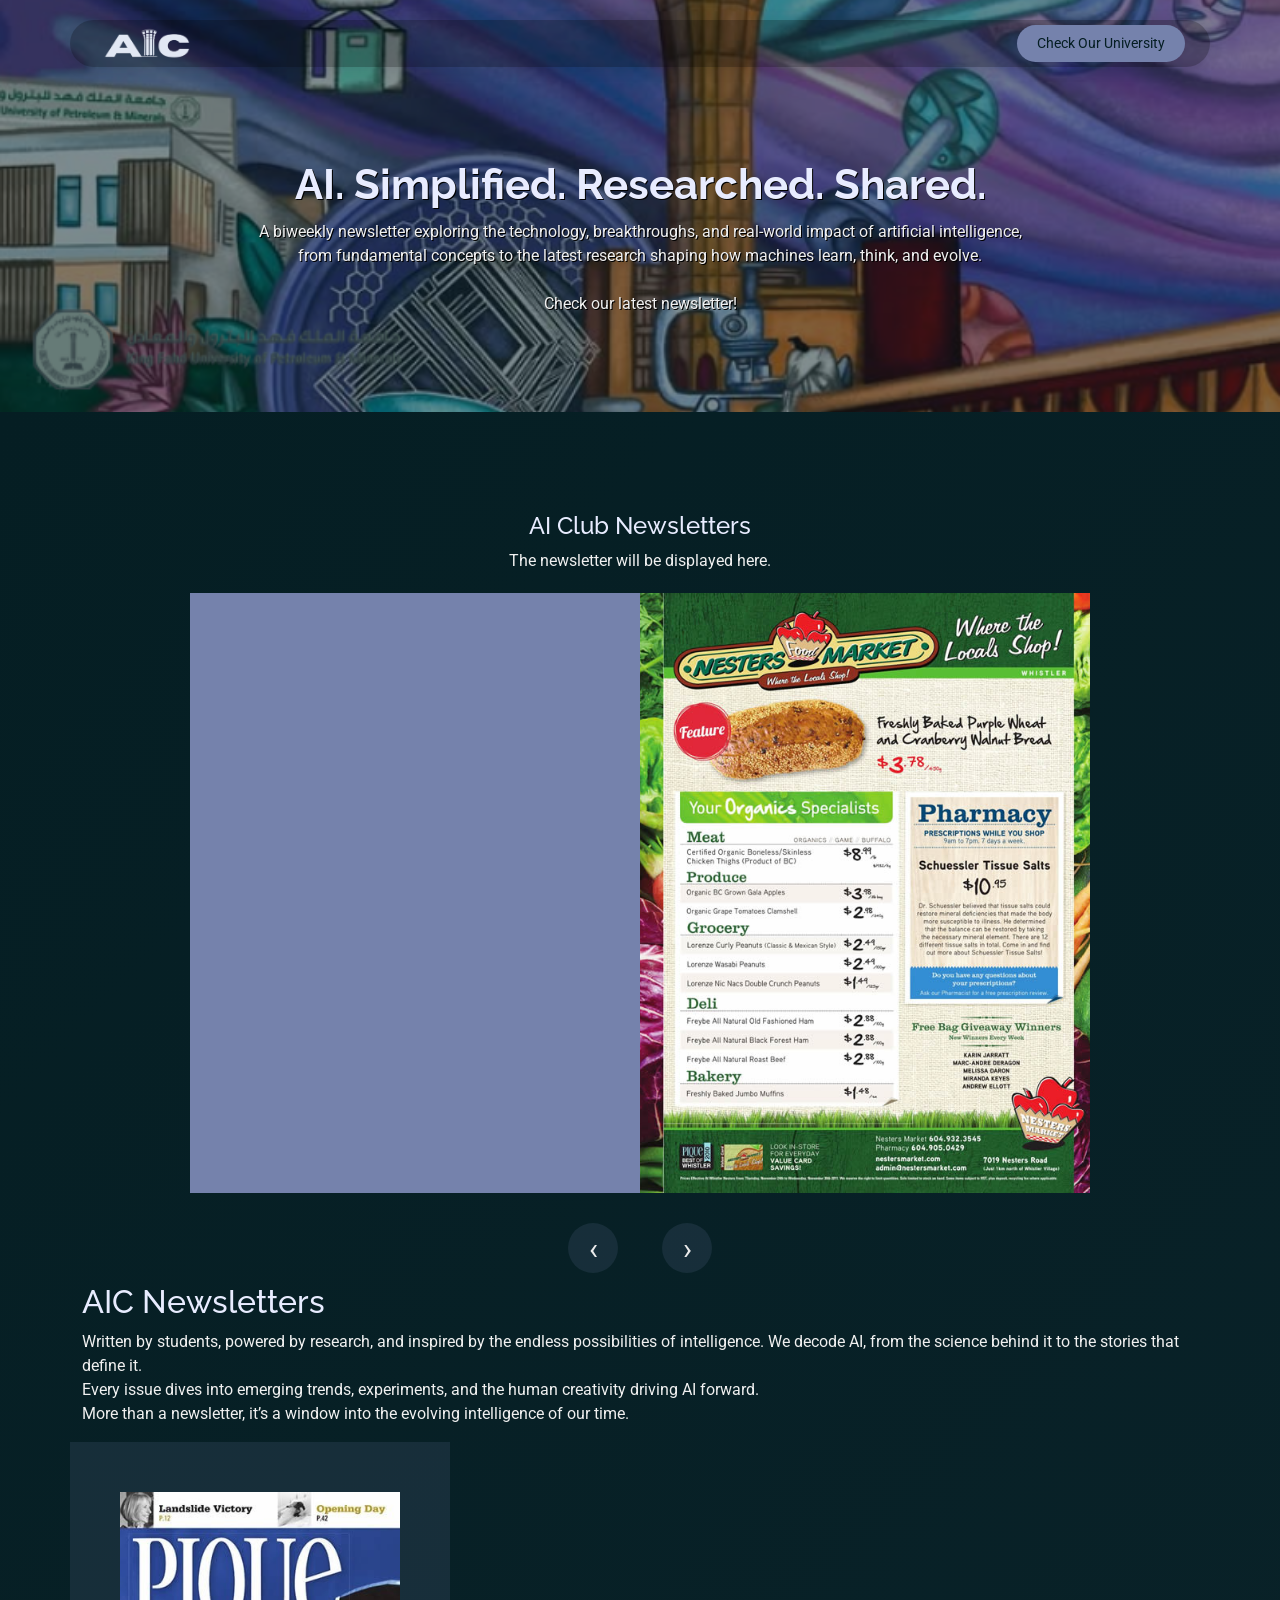
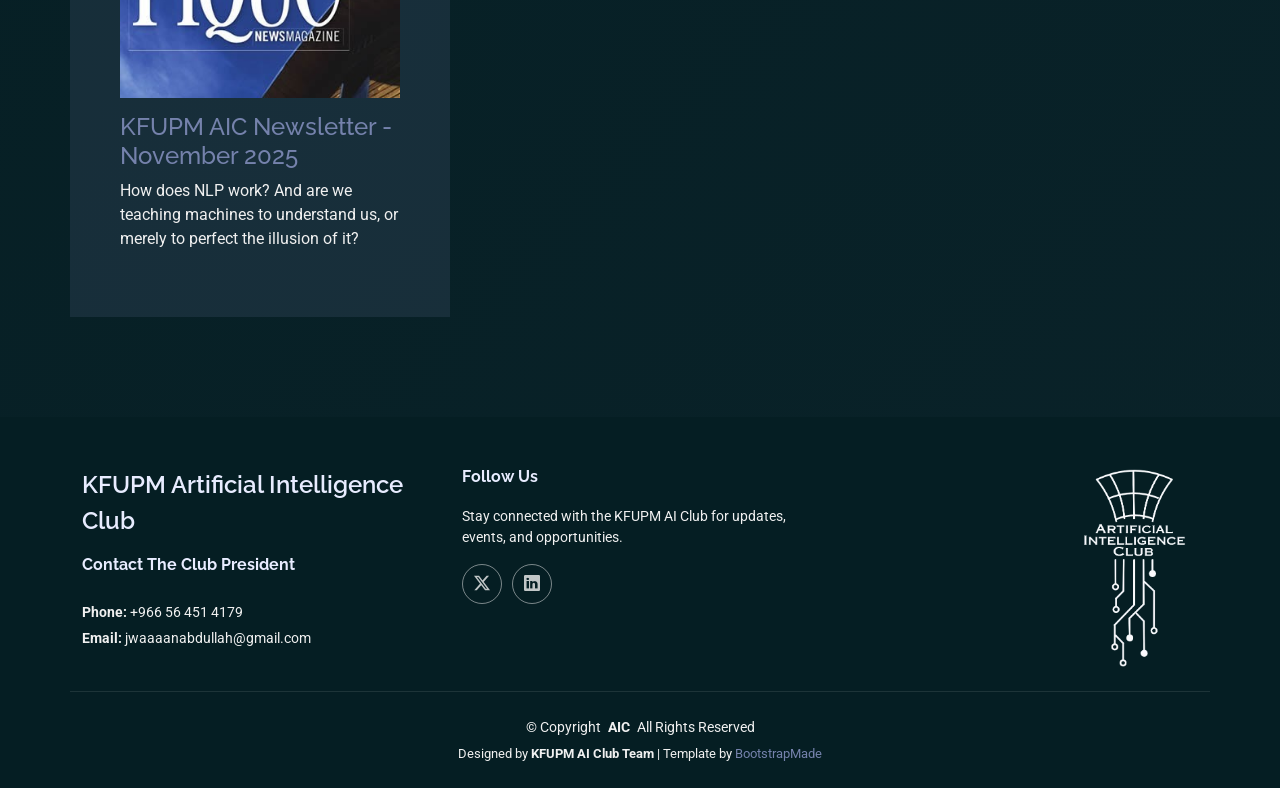
==== commit 78c9e125: "Update Newsletter.html" ====
--- a/Newsletter.html
+++ b/Newsletter.html
@@ -112,7 +112,7 @@
           AI Club Newsletters
         </h4>
         <p>The newsletter will be displayed here.</p>
-        <div id="magazine">
+        <div id="magazine" style="background-color: #7582ac;">
           <div style="background-image:url('assets/img/01.jpg');"></div>
           <div style="background-image:url('assets/img/02.jpg');"></div>
           <div style="background-image:url('assets/img/03.jpg');"></div>
@@ -183,7 +183,7 @@
           </div>
         </div>
         <div class="col-lg-4 col-md-12" id="aic-logo">
-          <img src="assets/img/icon.png" class="img-fluid" alt="icon" style="height: 200px; float: right; ">
+          <img src="assets/img/icon.png" alt="icon" style="height: 200px; float: right; ">
         </div>
 
       </div>
--- a/assets/css/main.css
+++ b/assets/css/main.css
@@ -334,8 +334,12 @@
   margin-top: 6px;
   font-size: 13px;
 }
-
-/*--------------------------------------------------------------
+@media (max-width: 990px) {
+#aic-logo{
+  display: flex;
+  justify-content: center;
+}
+}/*--------------------------------------------------------------
 # Preloader
 --------------------------------------------------------------*/
 #preloader {
@@ -517,6 +521,21 @@
   color: var(--accent-color);
 }
 
+@media (max-width: 400px) {
+.hero-text{
+  margin: 15px
+  }
+#but-left{
+  display: none;
+}
+.travel-hero .hero-text .hero-buttons .btn.btn-outline {
+  width: 40%;
+  min-width: 150px;
+  
+  }
+}
+
+
 /*--------------------------------------------------------------
 # Travel Hero Section
 --------------------------------------------------------------*/
@@ -532,6 +551,7 @@
   padding: 120px 0 60px 0;
   height: 100%;
 }
+
 
 .travel-hero .hero-background {
   position: absolute;
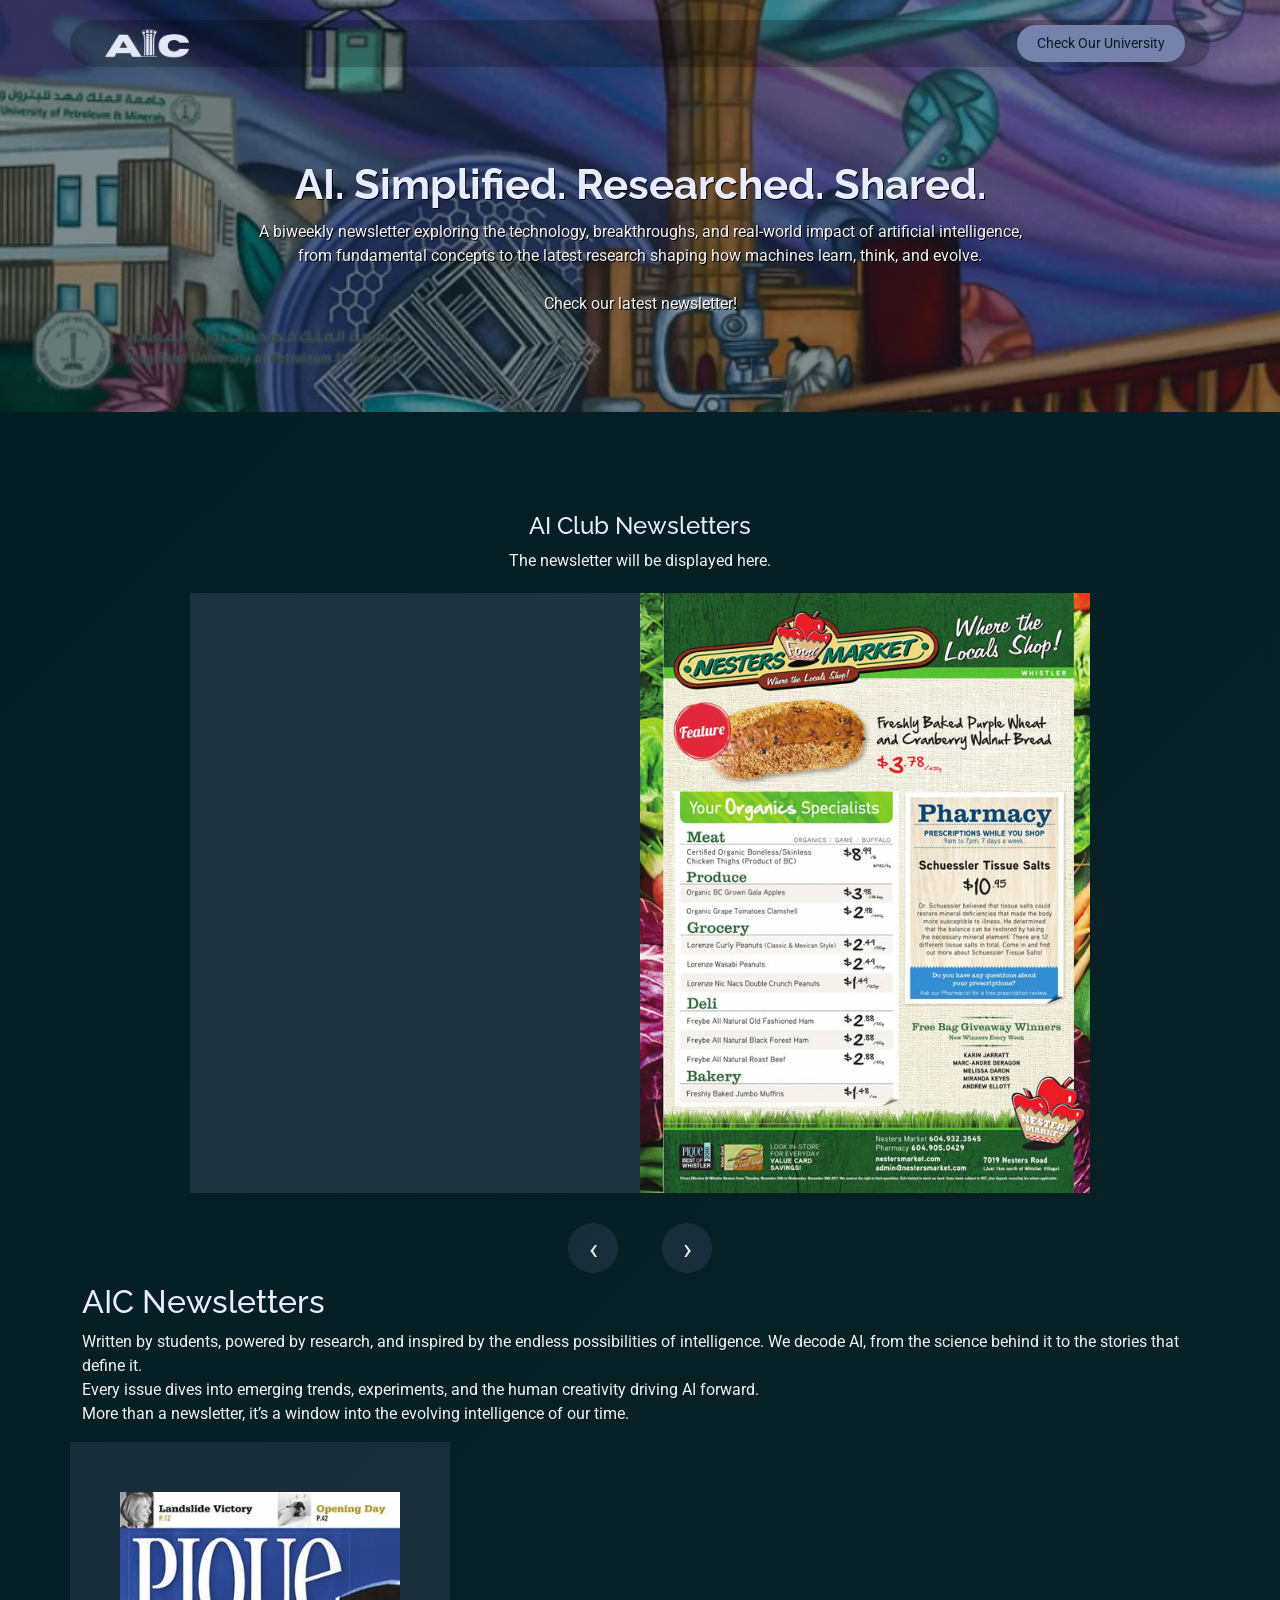
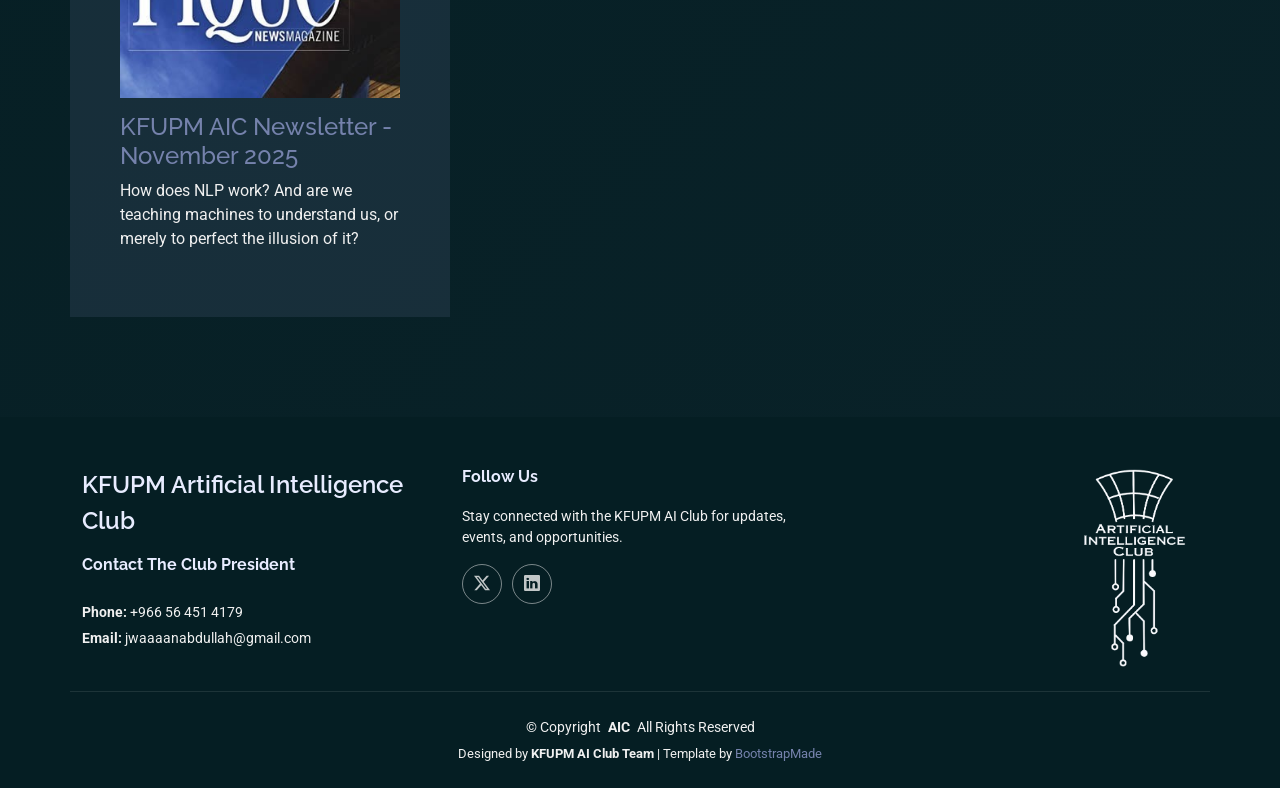
==== commit 7260baf7: "Update Newsletter.html" ====
--- a/Newsletter.html
+++ b/Newsletter.html
@@ -112,7 +112,7 @@
           AI Club Newsletters
         </h4>
         <p>The newsletter will be displayed here.</p>
-        <div id="magazine" style="background-color: #7582ac;">
+        <div id="magazine" style="background-color: rgba(117, 130, 172, 0.2);">
           <div style="background-image:url('assets/img/01.jpg');"></div>
           <div style="background-image:url('assets/img/02.jpg');"></div>
           <div style="background-image:url('assets/img/03.jpg');"></div>
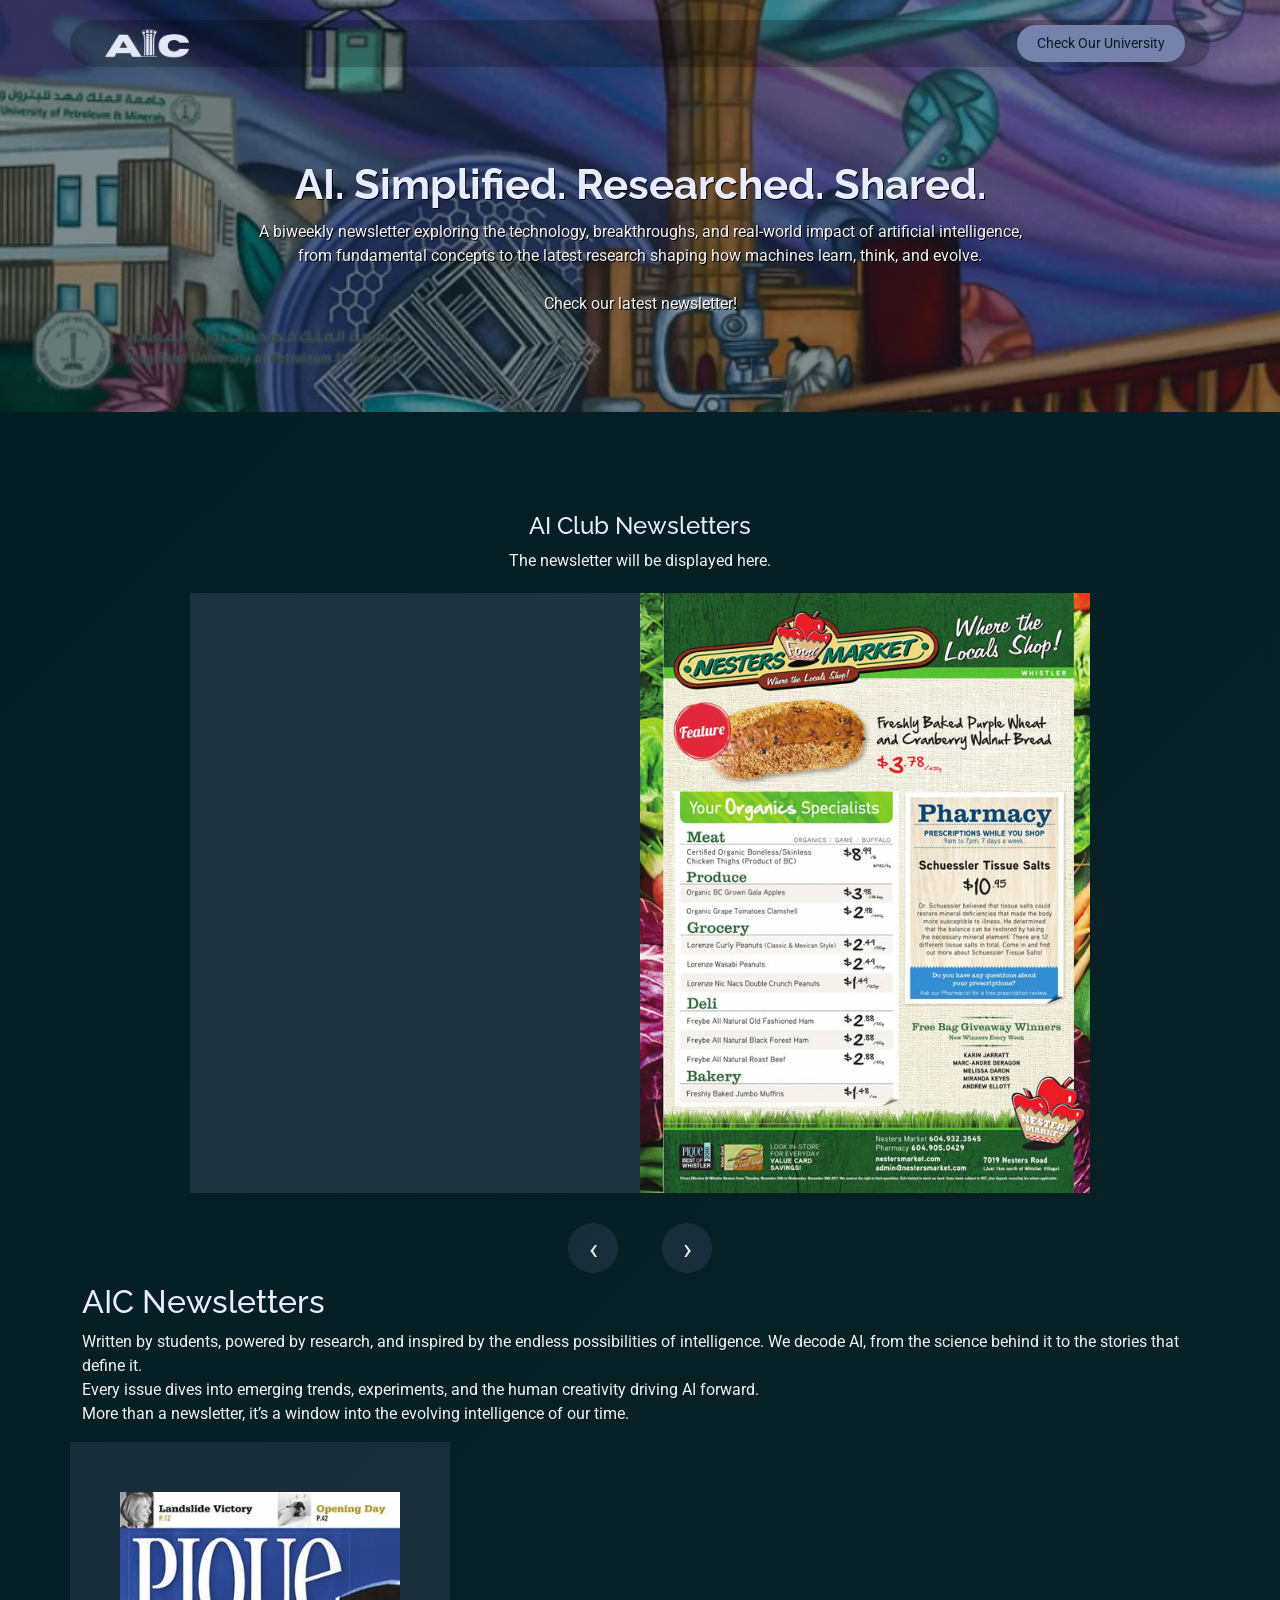
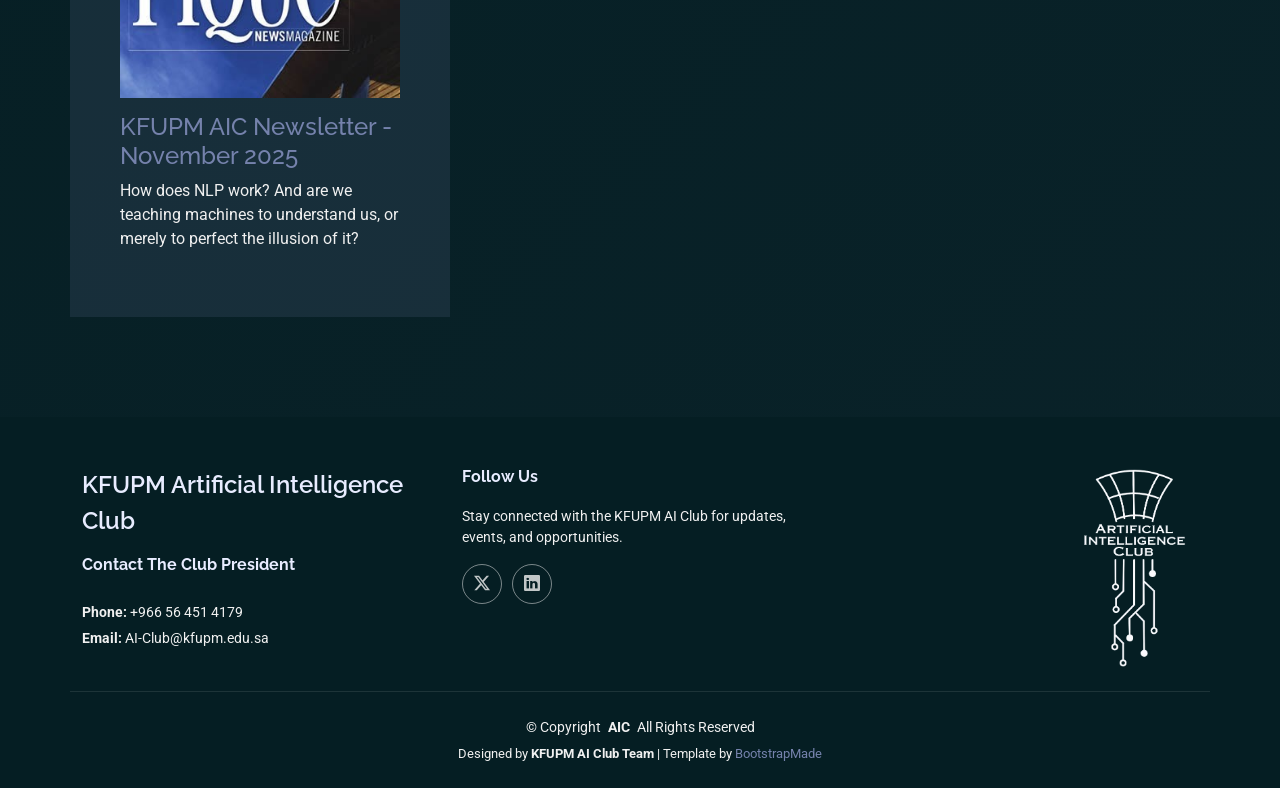
==== commit e55e0320: "Update Newsletter.html" ====
--- a/Newsletter.html
+++ b/Newsletter.html
@@ -170,7 +170,7 @@
           <div class="footer-contact pt-3">
             <h4>Contact The Club President</h4>
             <p class="mt-3"><strong>Phone:</strong> <span>+966 56 451 4179</span></p>
-            <p><strong>Email:</strong> <span>jwaaaanabdullah@gmail.com</span></p>
+            <p><strong>Email:</strong> <span>AI-Club@kfupm.edu.sa</span></p>
           </div>
         </div>
 
--- a/assets/css/main.css
+++ b/assets/css/main.css
@@ -697,6 +697,15 @@
   transform: translateY(-1px);
 }
 
+@media (max-width: 576px) {
+  #p-centerr {
+    text-align: center;
+  }
+  #p-centerr0 {
+    display:none;
+  }
+}
+  
 @media (max-width: 992px) {
   .travel-hero .hero-text {
     text-align: center;
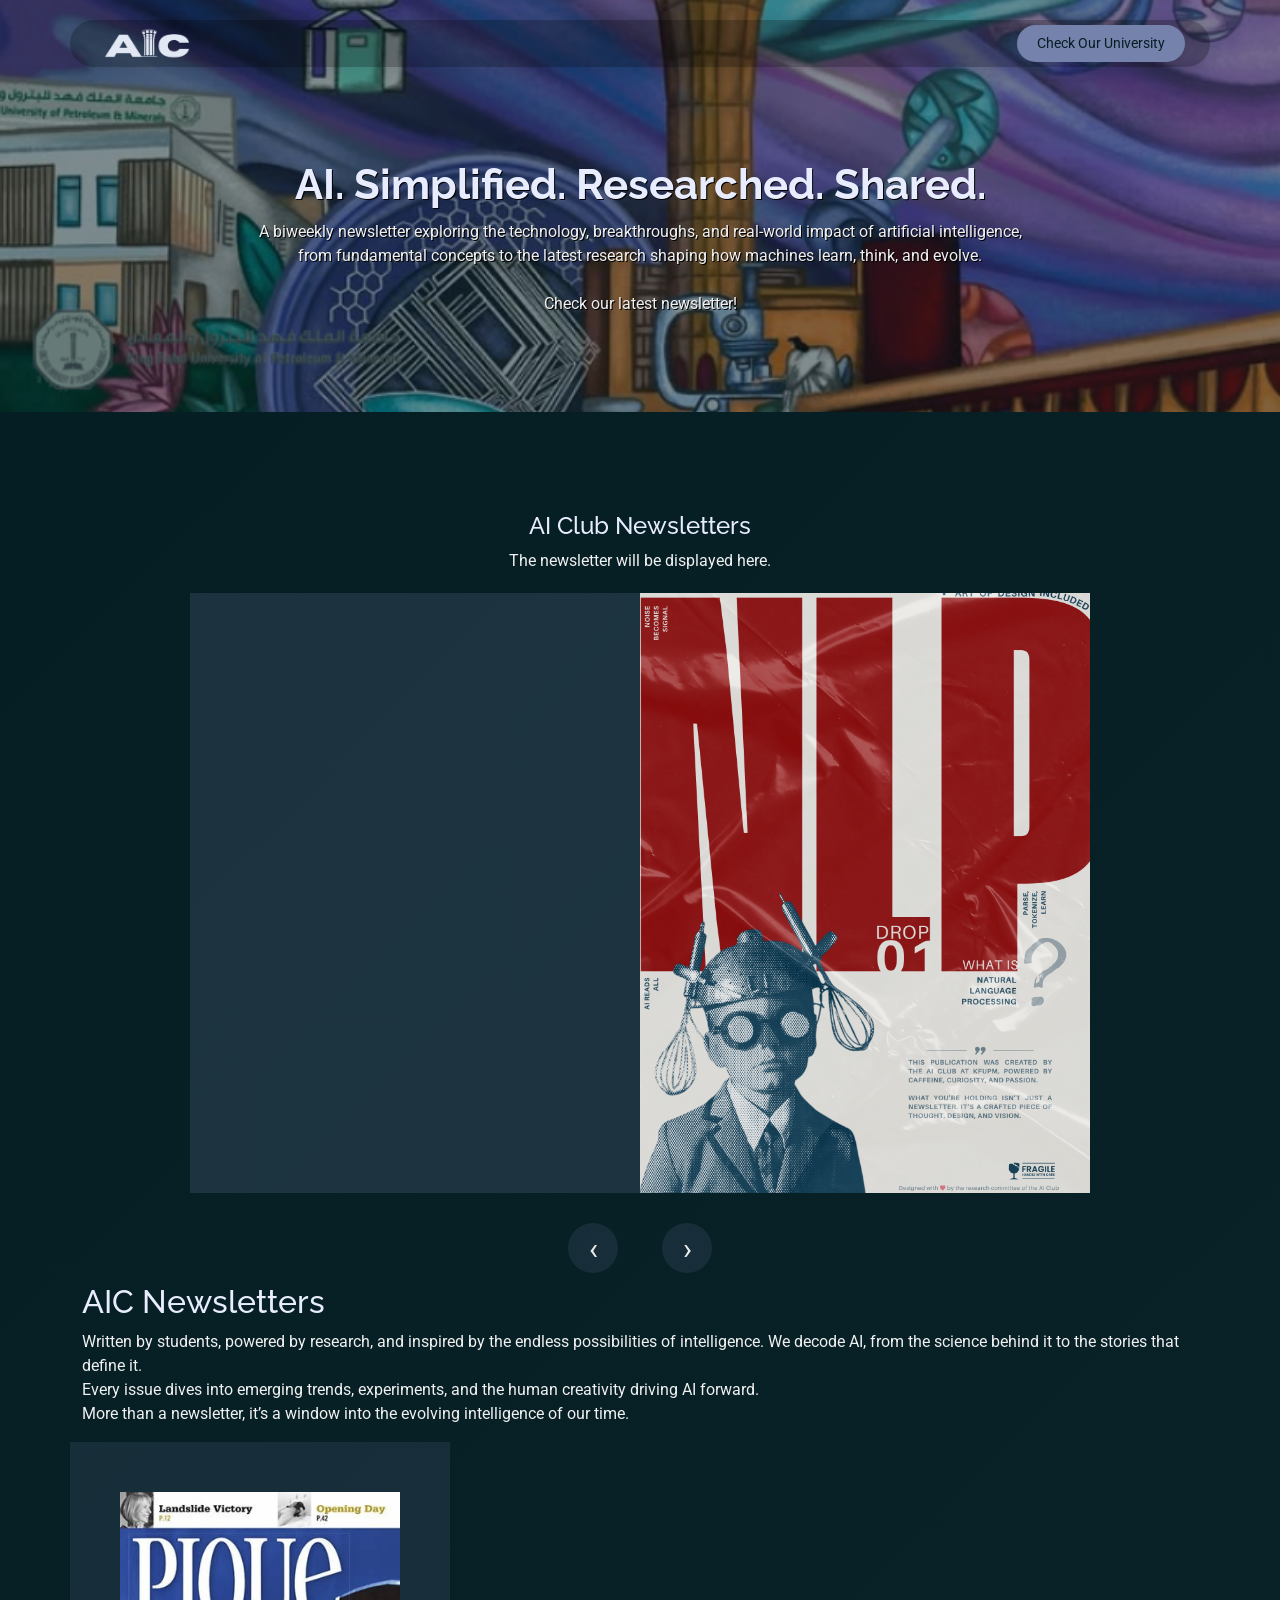
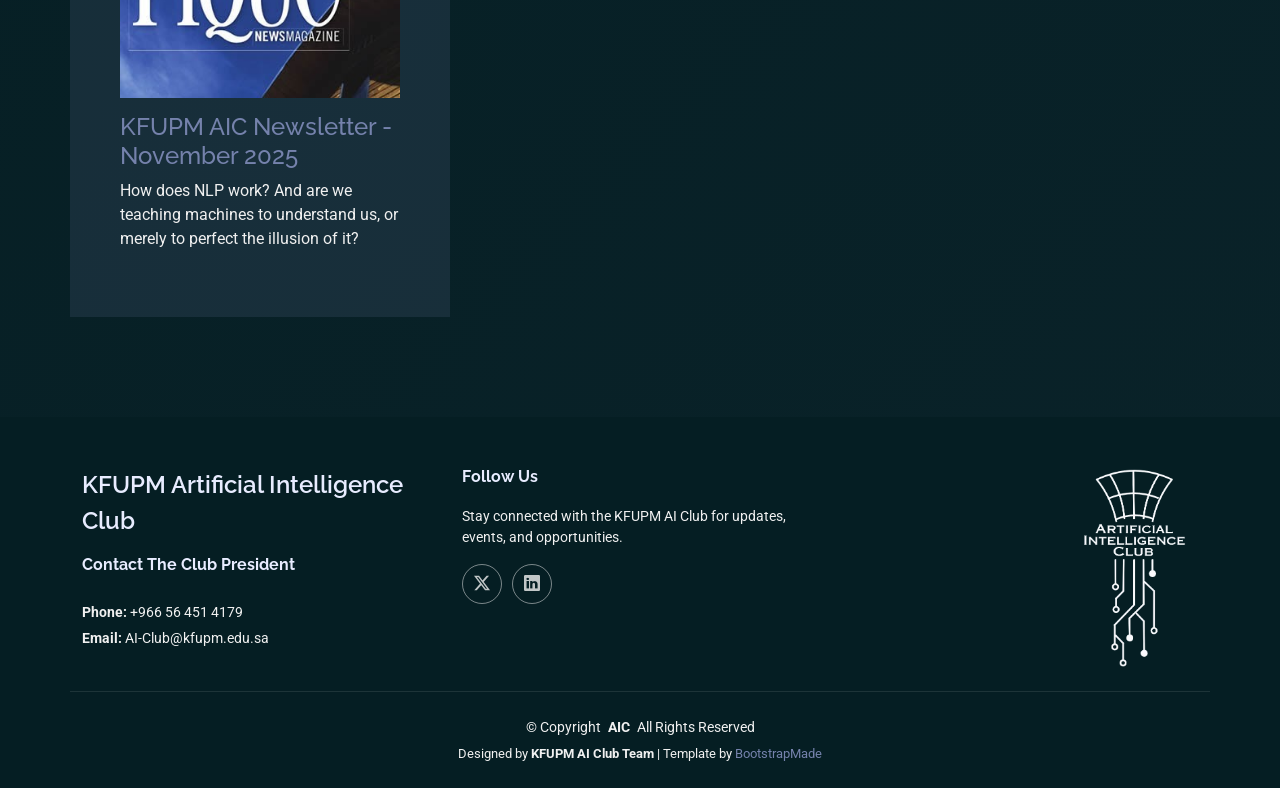
==== commit 53dc2a59: "Update Newsletter.html" ====
--- a/Newsletter.html
+++ b/Newsletter.html
@@ -113,12 +113,16 @@
         </h4>
         <p>The newsletter will be displayed here.</p>
         <div id="magazine" style="background-color: rgba(117, 130, 172, 0.2);">
-          <div style="background-image:url('assets/img/01.jpg');"></div>
-          <div style="background-image:url('assets/img/02.jpg');"></div>
-          <div style="background-image:url('assets/img/03.jpg');"></div>
-          <div style="background-image:url('assets/img/04.jpg');"></div>
-          <div style="background-image:url('assets/img/05.jpg');"></div>
-          <div style="background-image:url('assets/img/06.jpg');"></div>
+          <div style="background-image:url('assets/img/1.png');"></div>
+          <div style="background-image:url('assets/img/2.png');"></div>
+          <div style="background-image:url('assets/img/3.png');"></div>
+          <div style="background-image:url('assets/img/4.png');"></div>
+          <div style="background-image:url('assets/img/5.png');"></div>
+          <div style="background-image:url('assets/img/6.png');"></div>
+          <div style="background-image:url('assets/img/7.png');"></div>
+          <div style="background-image:url('assets/img/8.png');"></div>
+          <div style="background-image:url('assets/img/9.png');"></div>
+          <div style="background-image:url('assets/img/10.png');"></div>
         </div>
         <div class="buttons" style="margin-top: 10px;">
           <button onclick="$('#magazine').turn('previous');" class="previous_round">&#8249;</button>
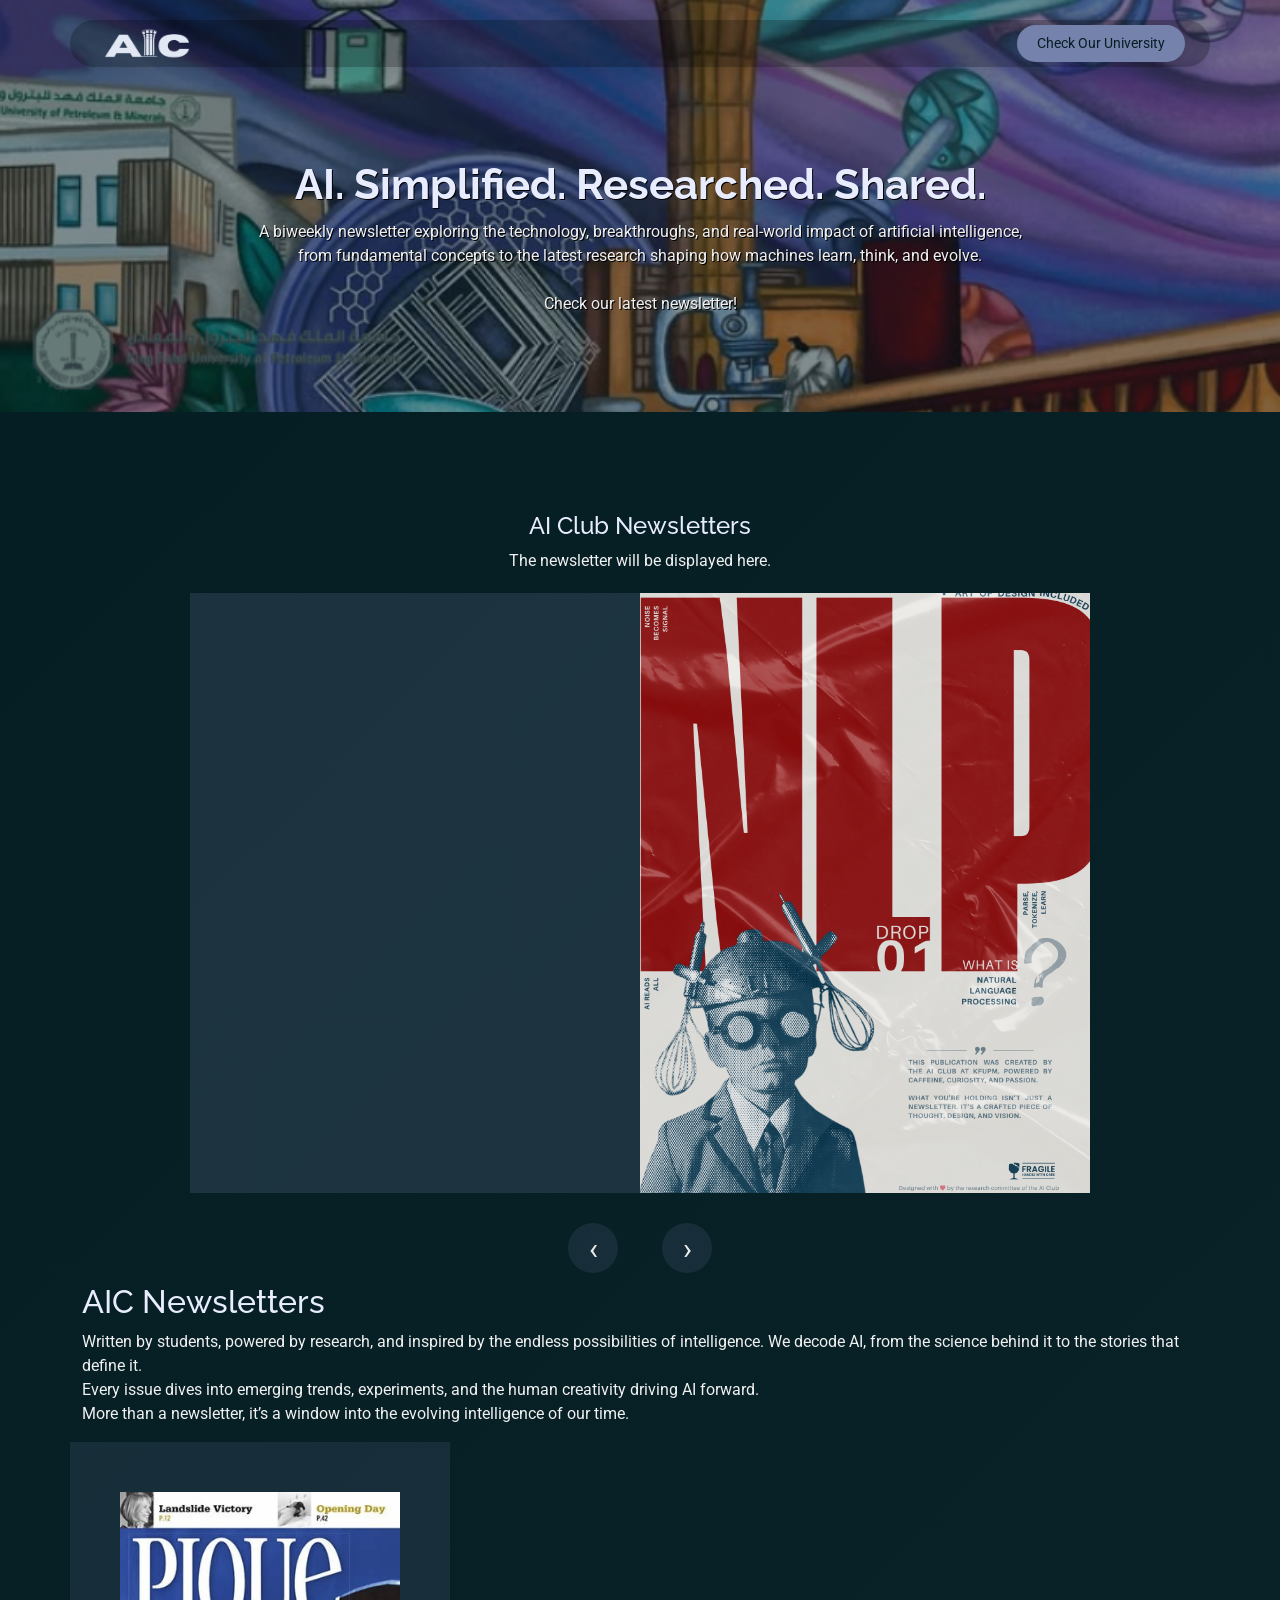
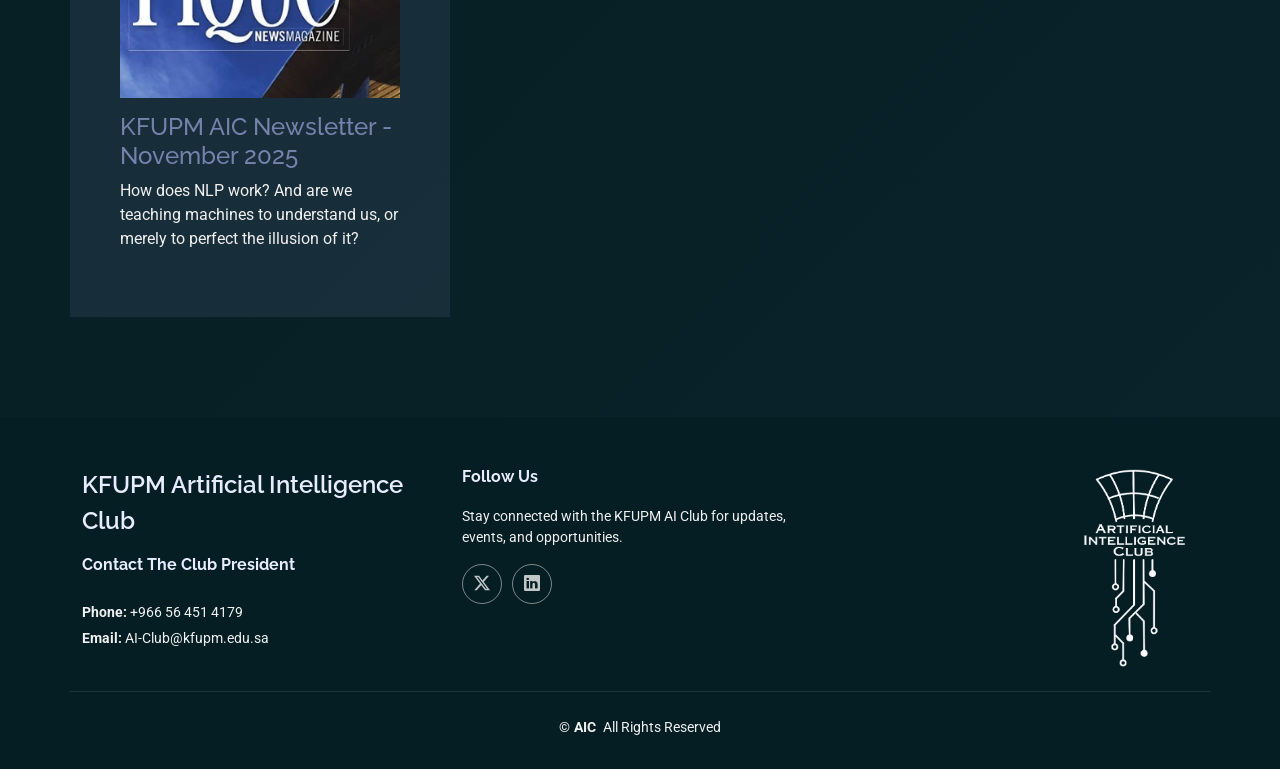
==== commit 012c51d7: "Update Newsletter" ====
--- a/Newsletter.html
+++ b/Newsletter.html
@@ -194,16 +194,9 @@
     </div>
 
     <div class="container copyright text-center mt-4">
-      <p>© <span>Copyright</span> <strong class="px-1 sitename">AIC</strong> <span>All Rights Reserved</span></p>
+      <p>©<strong class="px-1 sitename">AIC</strong> <span>All Rights Reserved</span></p>
       <div class="credits">
-        <!-- All the links in the footer should remain intact. -->
-        <!-- You can delete the links only if you've purchased the pro version. -->
-        <!-- Licensing information: https://bootstrapmade.com/license/ -->
-        <!-- Purchase the pro version with working PHP/AJAX contact form: [buy-url] -->
-        <p>
-          Designed by <strong>KFUPM AI Club Team</strong> | Template by 
-          <a href="https://bootstrapmade.com/" target="_blank" rel="noopener noreferrer">BootstrapMade</a>
-        </p>
+      
       </div>
     </div>
 
